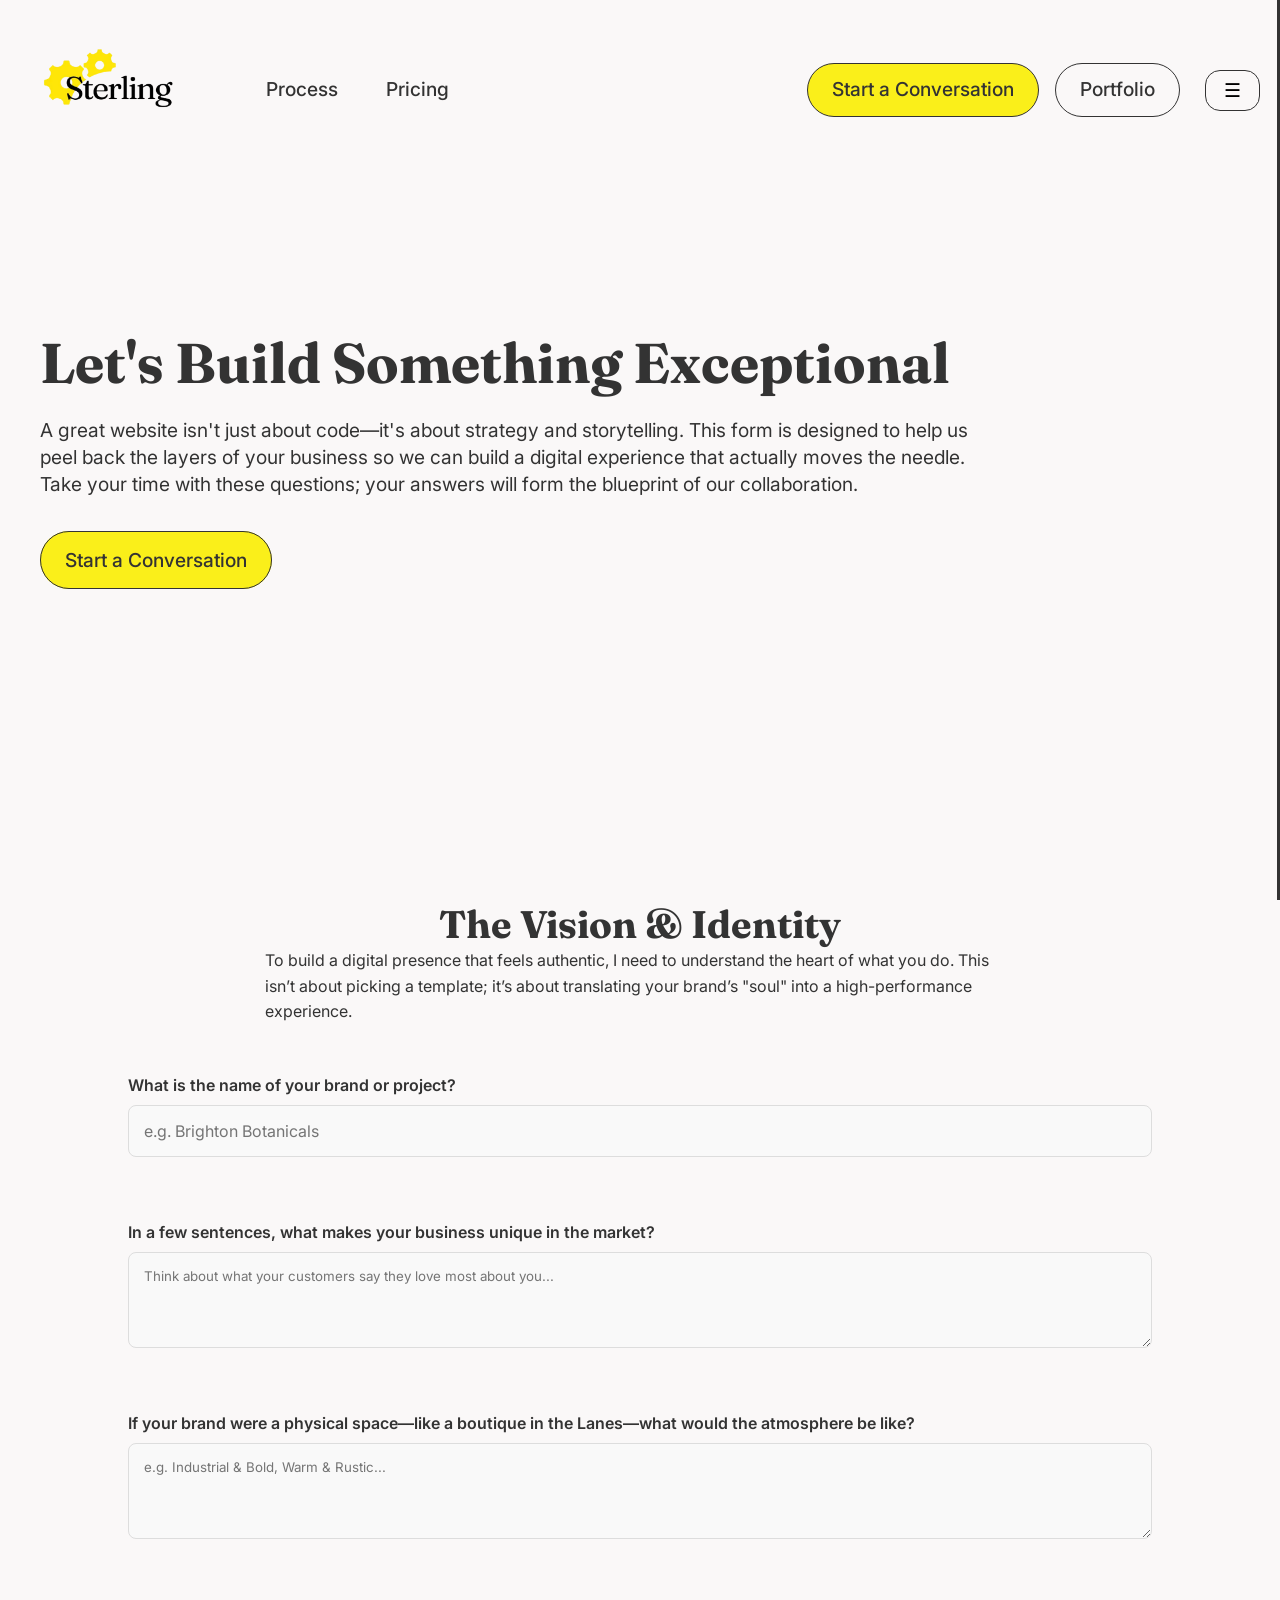
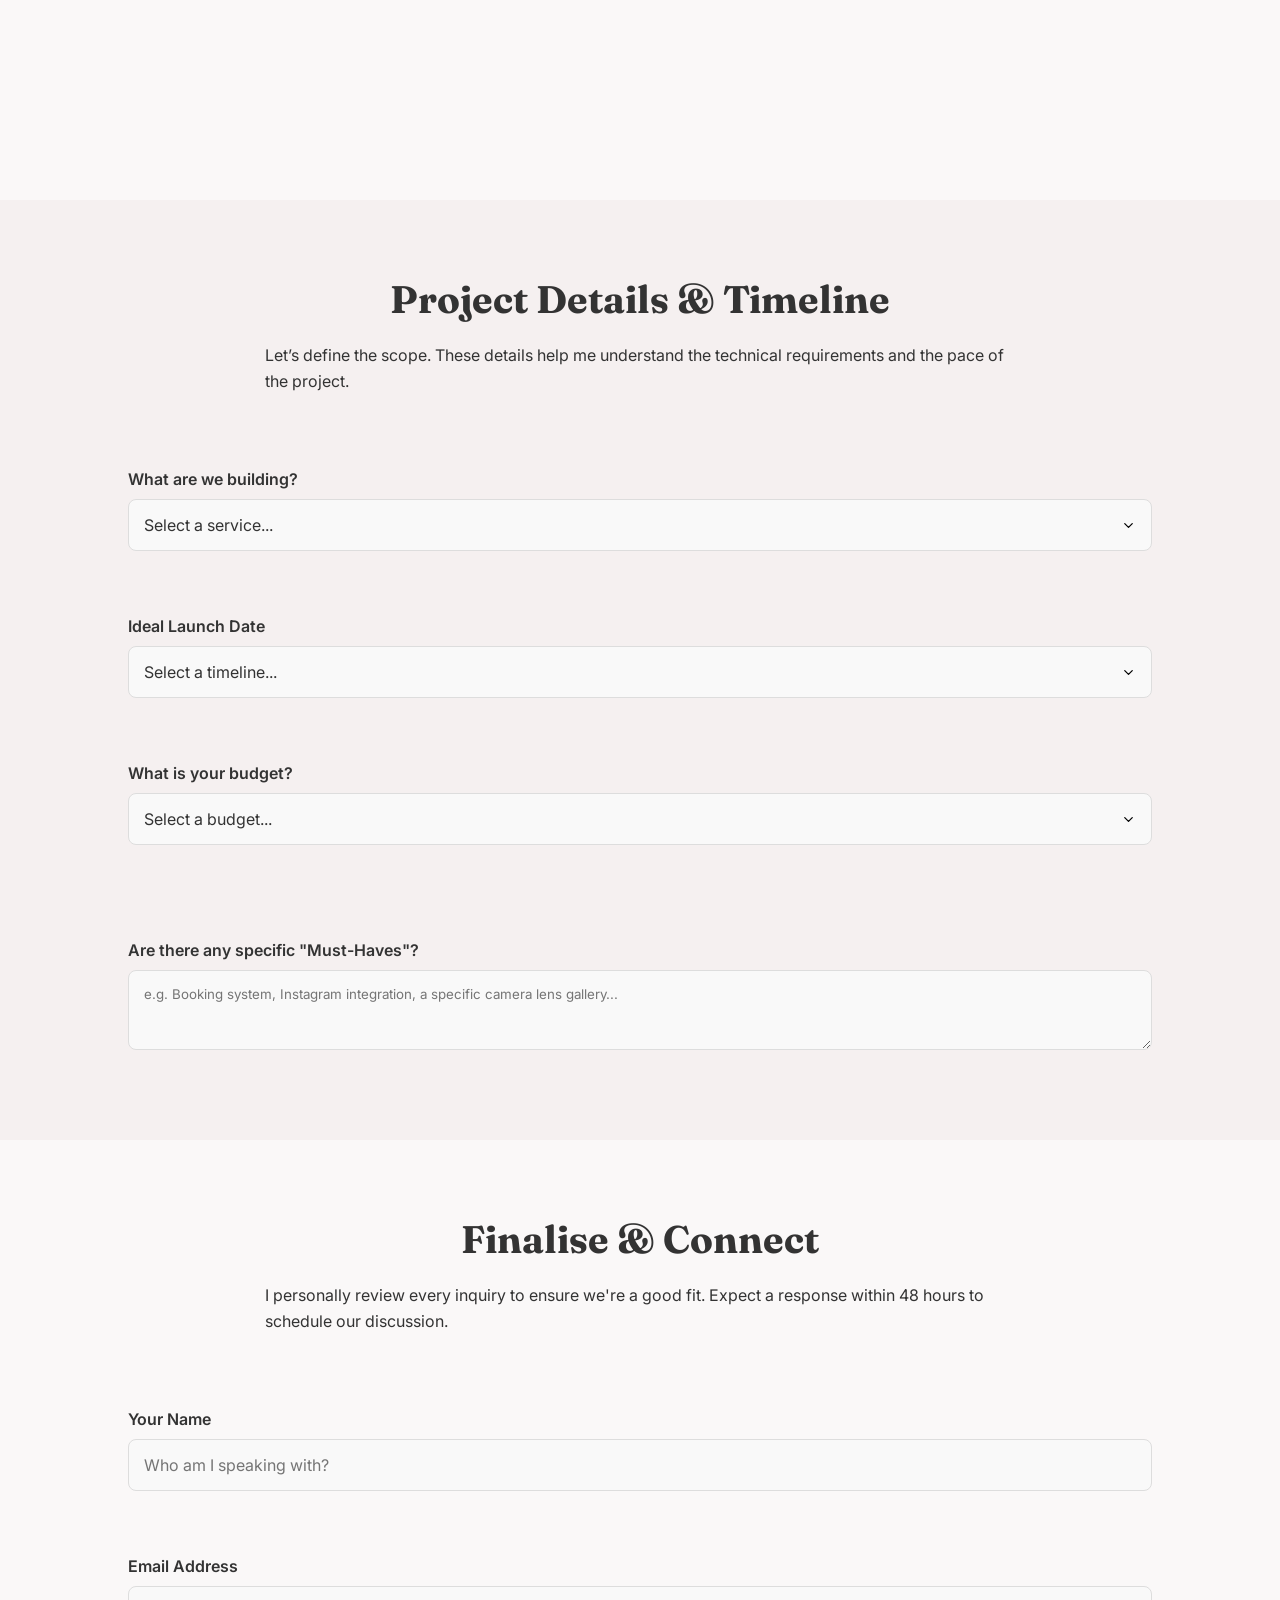
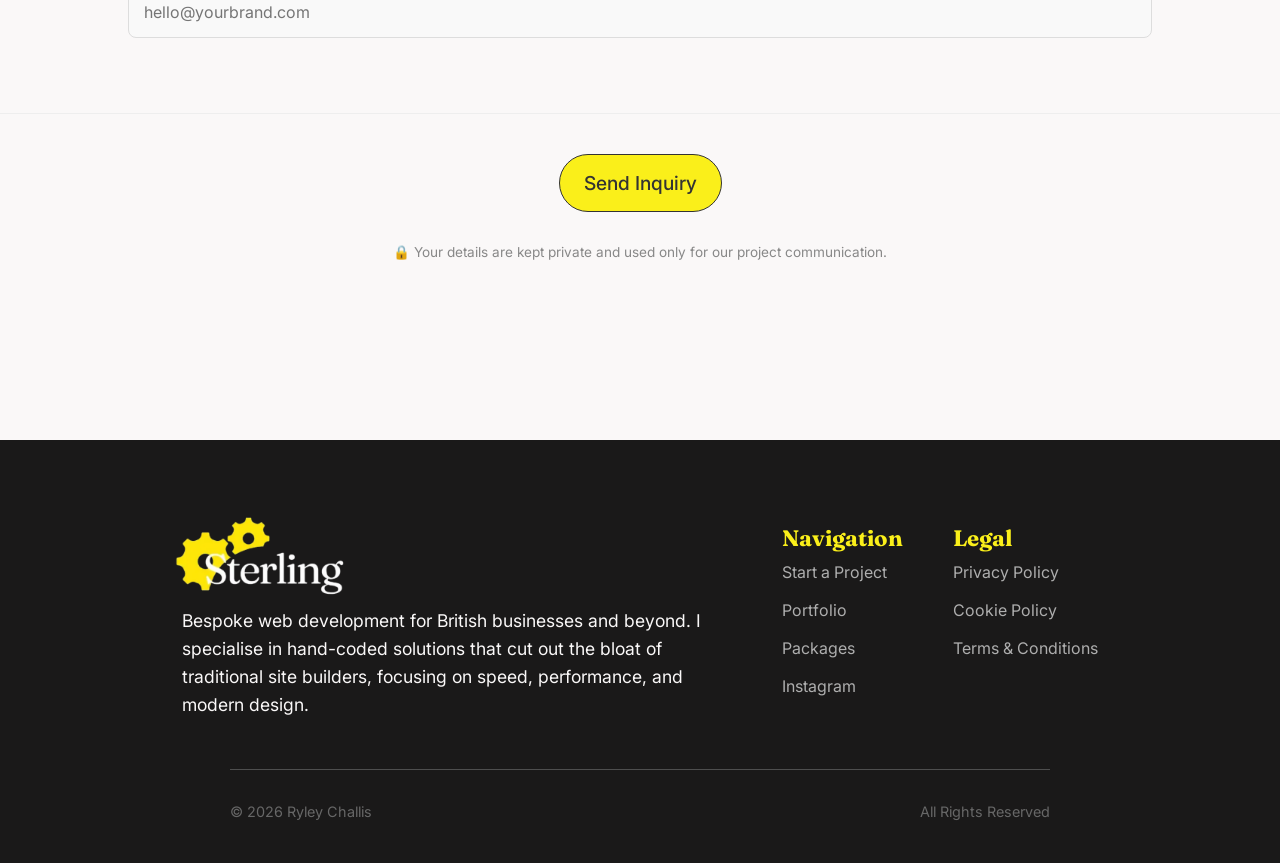
==== booking.html @ 9a14a2bf "Upload files" ====
<!DOCTYPE html>
<html lang="en">
<head>
    <meta charset="UTF-8">
    <meta name="viewport" content="width=device-width, initial-scale=1.0">
    <title>Portfolio | Building Premium Online Experiences for Small British Businesses</title>
    
    <meta name="description" content="Bespoke, hand-coded web development for Sussex businesses. High-performance digital experiences designed to elevate your brand and drive results.">
    <link rel="preconnect" href="https://fonts.googleapis.com">
    <link rel="preconnect" href="https://fonts.gstatic.com" crossorigin>
    <link href="https://fonts.googleapis.com/css2?family=Fraunces:ital,opsz,wght@0,9..144,100..900;1,9..144,100..900&family=Inter:ital,opsz,wght@0,14..32,100..900;1,14..32,100..900&display=swap" rel="stylesheet">
    <link rel="stylesheet" href="https://cdnjs.cloudflare.com/ajax/libs/font-awesome/6.5.1/css/all.min.css">

    <meta property="og:type" content="website">
    <meta property="og:url" content="https://ryleychallis.github.io/Portfolio/">
    <meta property="og:title" content="Ryley Challis | Premium Hand-Coded Web Development">
    <meta property="og:description" content="Bespoke, high-performance websites for Sussex businesses. Focusing on speed, performance, and modern design.">
    <meta property="og:image" content="https://ryleychallis.github.io/Portfolio/css/img/opengraph.webp">

    <meta property="twitter:card" content="summary_large_image">
    <meta property="twitter:url" content="https://ryleychallis.github.io/Portfolio/">
    <meta property="twitter:title" content="Ryley Challis | Premium Hand-Coded Web Development">
    <meta property="twitter:description" content="Bespoke, high-performance websites for Sussex businesses. Focusing on speed, performance, and modern design.">
    <meta property="twitter:image" content="https://ryleychallis.github.io/css/Portfolio/img/opengraph.webp">

    <link rel="icon" type="image/x-icon" href="css/img/favicon.svg">

    <link rel="stylesheet" href="css/portfolio.css">
    <link rel="stylesheet" href="css/nav.css">
    <link rel="stylesheet" href="css/button.css">
    <link rel="stylesheet" href="css/query.css">
</head>
<body>
    <div id="sidebarOverlay" class="overlay" onclick="closeNav()"></div>
    <header>
        <div id="mySidebar" class="sidebar">
        <button class="closebtn" onclick="closeNav()" aria-label="Close Navigation">&times;</button>
        
        <div class="sidebar-links">
            <h3>Navigation</h3>
                <a href="index.html">Home</a>
                <a href="index.htmlindex.html">Pricing</a>
                <div class="dropdown-container">
                    <div class="dropdown-btn">
                        <a class="odd-link" href="portfolio.html" style="text-decoration: none; color: inherit; flex-grow: 1;">Portfolio</a>
                        
                        <span class="arrow-trigger" onclick="toggleDropdown(event)" style="cursor: pointer; padding-left: 15px;">
                            <i class="fa-solid fa-chevron-right dropdown-arrow"></i>
                        </span>
                    </div>

                    <div id="sidebarDropdown" class="dropdown-content">
                        <a href="portfolio.html#tipsy">Tipsy Kisses</a>
                        <a href="portfolio.html">See All Projects</a>
                    </div>
                </div>
                <a href="index.html#about">About</a>
            </div>    
            
        <div class="sidebar-footer">
            <div class="footer-logo">
                <picture>
                    <source srcset="css/img/sterling.webp" type="image/webp">
                    <img src="css/img/sterling.png" alt="Sterling web development logo">
                </picture>
            </div>
                <a class="btn-primary" href="booking.html">Start Project</a>
            </div>
        </div>

        <nav class="navbar">
            <button class="openbtn" onclick="openNav()">&#9776;</button>
            <a class="logo" href="index.html">
                <picture>
                    <source srcset="css/img/sterling.webp" type="image/webp">
                    <img src="css/img/sterling.png" alt="Sterling web development logo">
                </picture>
            </a>
            <div class="nav-links">
                <ul class="nav-links-first">
                    <li><a href="index.html#process">Process</a></li>
                    <li><a href="index.htmlindex.html">Pricing</a></li>
                </ul>
                <ul class="nav-links-second">
                    <li><a href="mailto:ryley.challis@outlook.com?subject=General Inquiry - Let's Work Together" class="btn-primary target="_blank">Start a Conversation</a></li>
                    <li><a class="cta-two desktop-only" href="portfolio.html">Portfolio</a></li>
                </ul>
            </div>
        </nav>
    </header>
    
    <section id="hero">
        <div class="header-content">
            <h1>Let's Build Something Exceptional</h1>
            <p class="desktop-only">A great website isn't just about code—it's about strategy and storytelling. This form is designed to help us peel back the layers of your business so we can build a digital experience that actually moves the needle. Take your time with these questions; your answers will form the blueprint of our collaboration.</p>
            <p class="mobile-only">A great website isn't just about code—it's about strategy and storytelling. This form is designed to help us peel back the layers of your business so we can build a digital experience that actually moves the needle.</p>
            <a href="booking.html" class="btn-primary">Start a Conversation</a>
        </div>
    </section>

    <main class="booking-page">
        <form id="booking-form">
        <section class="vision" id="vision" style="padding-bottom: 75px;">
            <h2 style="margin: 0; padding: 0;">The Vision & Identity</h2>
            <div class="container">
                <p>To build a digital presence that feels authentic, I need to understand the heart of what you do. This isn’t about picking a template; it’s about translating your brand’s "soul" into a high-performance experience.</p>
                
                <div class="field-group">
                    <label for="biz-name">What is the name of your brand or project?</label>
                    <input type="text" id="biz-name" name="name" placeholder="e.g. Brighton Botanicals" required>
                </div>

                <div class="field-group">
                    <label for="pitch">In a few sentences, what makes your business unique in the market?</label>
                    <textarea id="pitch" name="vision_pitch" placeholder="Think about what your customers say they love most about you..." rows="4"></textarea>
                </div>

                <div class="field-group">
                    <label for="vibe">If your brand were a physical space—like a boutique in the Lanes—what would the atmosphere be like?</label>
                    <textarea id="vibe" name="vision_vibe" placeholder="e.g. Industrial & Bold, Warm & Rustic..." rows="4"></textarea>
                </div>
            </div>
        </section>

        <section class="booking-section" id="booking" style="background-color: var(--off-white);">
            <h2 style="margin: 75px 0 0 0; padding: 75px 0 20px 0;">Project Details & Timeline</h2>
            <p class="lead">Let’s define the scope. These details help me understand the technical requirements and the pace of the project.</p>
            <div class="container">
                <div class="field-group">
                <label for="service">What are we building?</label>
                <select id="service" name="service_type" required>
                    <option value="" disabled selected>Select a service...</option>
                    <option value="bespoke-portfolio">Bespoke Portfolio / Showcase</option>
                    <option value="ecommerce">E-Commerce / Digital Shop</option>
                    <option value="brand-refresh">Complete Brand Refresh</option>
                    <option value="other">Something else entirely</option>
                </select>
                </div>
                <div class="field-group">
                <label for="timeline">Ideal Launch Date</label>
                <select id="timeline" name="timeline" required>
                    <option value="" disabled selected>Select a timeline...</option>
                    <option value="asap">As soon as possible (Next 4 weeks)</option>
                    <option value="1-3-months">1-3 Months</option>
                    <option value="planning">Just planning ahead</option>
                </select>
                </div>

                <div class="field-group">
                <label for="budget">What is your budget?</label>
                <select id="budget" name="client_budget" required>
                    <option value="" disabled selected>Select a budget...</option>
                    <option value="450-700">£450-£700</option>
                    <option value="700-1200">£700-£1200</option>
                    <option value="1200+">£1200+</option>
                </select>
                </div>

                <div class="field-group" style="margin-top: 30px;">
                    <label for="must-haves">Are there any specific "Must-Haves"?</label>
                    <textarea id="must-haves" name="technical_needs" placeholder="e.g. Booking system, Instagram integration, a specific camera lens gallery..." rows="3"></textarea>
                </div>
            </div>
        </section>

        <section class="booking-section" id="booking-final">
            <h2 style="margin: 0 !important; padding: 75px 0 20px 0 !important;">Finalise & Connect</h2>
            <p class="lead">I personally review every inquiry to ensure we're a good fit. Expect a response within 48 hours to schedule our discussion.</p>
            
            <div class="container">
                <div class="field-group">
                    <label for="client-name">Your Name</label>
                    <input type="text" id="client-name" name="client_name" placeholder="Who am I speaking with?" required>
                </div>

                <div class="field-group">
                    <label for="client-email">Email Address</label>
                    <input type="email" id="client-email" name="client_email" placeholder="hello@yourbrand.com" required>
                </div>
            </div>

            <div class="hp-container" style="display:none;">
                <label for="honeypot">Leave this field blank</label>
                <input type="text" name="honeypot" id="honeypot" tabindex="-1" autocomplete="off">
            </div>

            <div class="form-footer">
                <button type="submit" class="btn-primary submit-btn" style="display: flex; margin: 0 auto; justify-content: center;">
                    Send Inquiry
                </button>
                <p class="secure-note">🔒 Your details are kept private and used only for our project communication.</p>
            </div>
        </section>
        </form>
    </main>

    <footer class="footer">
        <div class="container">
            <div class="footer-container">
                <div class="intro">
                    <h2>
                        <picture>
                            <source srcset="css/img/sterling-footer.webp" type="image/webp">
                            <img src="css/img/sterling-footer.png" alt="Sterling web development logo">
                        </picture>
                    </h2>
                    <p>Bespoke web development for British businesses and beyond. I specialise in hand-coded solutions that cut out the bloat of traditional site builders, focusing on speed, performance, and modern design.</p>
                </div>
                <div class="footer-links">
                    <div class="footer-col">
                        <h3>Navigation</h3>
                        <ul>
                            <li><a href="booking.html">Start a Project</a></li>
                            <li><a href="portfolio.html">Portfolio</a></li>
                            <li><a href="#packages">Packages</a></li>
                            <li><a href="https://instagram.com/ryley.challis" target="_blank" rel="noopener">Instagram</a></li>
                        </ul>
                    </div>
                    <div class="footer-col">
                        <h3>Legal</h3>
                        <ul>
                            <li><a href="legal.html#privacy">Privacy Policy</a></li>
                            <li><a href="legal.html#cookies">Cookie Policy</a></li>
                            <li><a href="legal.html#terms">Terms & Conditions</a></li>
                        </ul>
                    </div>
                </div>
            </div>
            <div class="footer-bottom">
                <p>&copy; 2026 Ryley Challis</p>
                <p>All Rights Reserved</p>
            </div>
        </div>
    </footer>
    <div id="project-popup" class="popup-overlay">
        <div class="popup-content">
            <button onclick="closePopup()">&times;</button>
            <h3>Success!</h3>
            <p>Ryley will personally review your booking submission and respond within 48 hours.</p>
        </div>
    </div>
    <script src="css/script.js"></script>
</body>
</html>
---- css/portfolio.css ----
html, body {
    margin: 0;
    padding: 0;
    overflow-x: hidden;
}

* {
    box-sizing: border-box;
}

#hero, section {
    min-height: 100vh;
    width: 100%;

    background-color: var(--main-white);
    margin: 0;
    padding: 0;
}

:root {
    --main-yellow: #faef1a;
    --main-white: #faf8f8;
    --off-white: #f5f0f0;
    --text-main: #333;

    --fs-h1: clamp(2.4rem, 6vw, 3.5rem);
    --fs-h2: clamp(2rem, 4vw, 2.4rem);
    --fs-h3: clamp(1.6rem, 4vw, 1.8rem);
    --fs-p: clamp(1rem, 2vw, 1.2rem);

    --ff-header: 'fraunces', serif;
    --ff-body: 'inter', sans-serif;
}

section:nth-child(odd) {
    background-color: var(--main-white);
}
section:nth-child(even) {
    background-color: var(--off-white);
}

h2 {
    font-size: var(--fs-h2);
    font-family: var(--ff-header);
    font-weight: bold;
    color: var(--text-main);
    text-align: center;
    padding: 75px 0;
    margin: 0 auto !important;
}

h3 {
    font-size: var(--fs-h3);
    font-family: var(--ff-header);
    color: var(--text-main);
    margin: 0;
}

p {
    font-size: var(--ff-body);
    font-family: var(--ff-body);
    color: var(--text-main);
    max-width: 750px;
    margin: 0;
    line-height: 1.6;
}

#tipsy .container, #broadway .container, .footer-container, .container {
    display: flex;
    flex-direction: column;
    gap: 50px;
    align-items: center;
    justify-content: center;
    max-width: 80%;
    margin: 0 auto;
}

#hero {
    display: flex;
    flex-direction: column;
    justify-content: center;
    align-items: center;
    padding: 0 40px;
}

#hero .subtitle {
    font-size: var(--fs-p);
    font-family: var(--ff-body);
    color: var(--text-main);
    max-width: 80%;
    text-align: left;
    margin-bottom: 1px;
}

#hero h1 {
    font-size: var(--fs-h1);
    font-family: var(--ff-header);
    font-weight: bold;
    color: var(--text-main);
    max-width: clamp(0, 90vw, 90%);
    margin: 0;
}

#hero p {
    font-size: var(--fs-p);
    font-family: var(--ff-body);
    color: var(--text-main);
    max-width: 80%;
    text-align: left;
    margin-top: 20px;
    margin-bottom: 50px;
    line-height: 1.4;
}

#hero .mobile-only {
    display: none;
}

#gallery {
    padding-bottom: 75px;
    background-color: var(--off-white);
}

#gallery h2 {
    padding-bottom: 0;
}

#gallery p {
    text-align: center;
    padding-bottom: 75px;
    max-width: 950px;
    margin: 30px auto 0 auto;
}

#gallery p.mobile-only {
    display: none;
}

.gallery-container {
    display: grid !important;
    grid-template-columns: repeat(2, 1fr) !important;
    gap: 50px;
    justify-content: center;
    max-width: 50%;
    margin: 0 auto !important;
}

.gallery-container .gallery-item {
    max-width: 550px;
    width: 100%;
    min-height: auto;
    aspect-ratio: 16 / 9;
    border-radius: 7px;
    box-shadow: 0 10px 30px rgba(0, 0, 0, 0.1);
    text-decoration: none;
    transition: all 0.3s ease;
    position: relative;
    display: block;
    line-height: 0;
}

.gallery-item img {
    display: block;
    width: 550px !important;
    height: 100% !important;
    border-radius: 7px;
    object-fit: cover;
    position: relative;
    z-index: 1;
}

.gallery-item:nth-child(odd):last-child {
    grid-column: 1 / -1;
    justify-self: center;
    width: 100%;
}

.gallery-item:nth-child(even):last-child {
    grid-column: auto;
    justify-self: start;
}

.gallery-item .soon {
    display: flex;
    flex-direction: column;
    justify-content: center;
    align-items: center;
    height: 100%;
    width: 100%;

    border-radius: 7px;
    background-color: var(--main-white);
    font-size: 1.4rem;
    font-family: var(--ff-header);
}

.overlay {
    position: absolute !important;
    top: 0;
    left: 0;
    width: 100% !important;
    height: 100% !important;
    background-color: rgba(0, 0, 0, 0.8);
    border-radius: 7px;
    
    display: flex !important;
    align-items: center;
    justify-content: center;
    
    opacity: 0;
    transition: opacity 0.3s ease;
    pointer-events: none;
    z-index: 10;
}

.gallery-item:hover .overlay {
    opacity: 1 !important;
    visibility: visible !important;
}

.overlay h3 {
    color: var(--main-white);
}

#tipsy, #broadway {
    padding-bottom: 75px !important;
}

.project-image {
    display: flex;
    justify-content: center;
    margin: 0 auto;
}

.project-image img {
    max-width: 850px;
    height: auto;
    border-radius: 7px;
    box-shadow: 0 10px 30px rgba(0, 0, 0, 0.2);
}

.project-info {
    display: flex;
    flex-direction: column;
    gap: 30px;
}

#final {
    display: flex;
    flex-direction: column;
    justify-content: center;
}

#final .btn-primary {
    max-width: fit-content;
    margin: 0 auto;
}

.lead {
    text-align: left;
    margin: 0 auto;
    padding-top: 0;
    padding-bottom: 75px;
}

#booking {
    padding-bottom: 75px;
}

#booking .container {
    display: flex;
    justify-content: flex-start;
    align-items: flex-start;
}

.field-group {
    margin-bottom: 15px;
    width: 100%;
    display: flex;
    flex-direction: column;
    justify-content: flex-start;
    align-items: flex-start;
    text-align: left;
}

label {
    display: block;
    font-family: var(--ff-body);
    font-weight: 600;
    margin-bottom: 10px;
    color: #333;
}

textarea {
    width: 100%;
    padding: 15px;
    border: 1px solid #ddd;
    border-radius: 8px;
    background-color: #f9f9f9;
    font-family: var(--ff-body);
    resize: vertical;
    display: block;
}

select {
    width: 100%;
    margin: 0;
    padding: 15px;
    border: 1px solid #ddd;
    border-radius: 8px;
    background-color: #f9f9f9;
    font-family: var(--ff-body);
    font-size: 1rem;
    color: #333;

    appearance: none;
    background-image: url('data:image/svg+xml;charset=US-ASCII,<svg xmlns="http://www.w3.org/2000/svg" width="15" height="15" viewBox="0 0 24 24" fill="none" stroke="black" stroke-width="2" stroke-linecap="round" stroke-linejoin="round"><path d="M6 9l6 6 6-6"/></svg>');
    background-repeat: no-repeat;
    background-position: right 15px center;
    cursor: pointer;
    transition: all 0.3s ease;
}

select:focus {
    border-color: var(--main-yellow);
    background-color: #fff;
    outline: none;
    box-shadow: 0 4px 12px rgba(0,0,0,0.05);
}

.checkbox-group {
    display: flex;
    align-items: center;
    margin-bottom: 15px;
    font-family: var(--ff-body);
    font-size: 0.95rem;
}

.checkbox-group input[type="checkbox"] {
    margin-right: 12px;
    accent-color: var(--main-yellow);
    transform: scale(1.2);
}

#booking-final {
    margin: 0;
    padding: 0;
}

.form-footer {
    margin-top: 60px;
    padding-top: 40px;
    border-top: 1px solid #eee;
    text-align: left;
}

.secure-note {
    font-family: var(--ff-body);
    font-size: 0.85rem;
    color: #888;
    text-align: center;
    margin: 30px auto 0 auto;
    padding-bottom: 75px;
}

input[type="text"],
input[type="email"] {
    width: 100%;
    padding: 15px;
    border: 1px solid #ddd;
    border-radius: 8px;
    background-color: #f9f9f9;
    font-family: var(--ff-body);
    font-size: 1rem;
}

input:focus {
    outline: none;
    border-color: #f1f10e;
    background-color: #fff;
}

.popup-overlay {
    position: fixed;
    top: 0;
    left: 0;
    width: 100%;
    height: 100%;
    background: rgba(0, 0, 0, 0.8);
    display: flex;
    justify-content: center;
    align-items: center;
    z-index: 9999;
    
    opacity: 0;
    visibility: hidden;
    pointer-events: none; 
    transition: opacity 0.4s ease, visibility 0.4s;
}

.popup-overlay.active {
    opacity: 1;
    visibility: visible;
    pointer-events: auto;
}

.popup-content {
    background: white;
    padding: 40px;
    border-radius: 15px;
    transform: translateY(20px) scale(0.95); 
    transition: transform 0.4s cubic-bezier(0.165, 0.84, 0.44, 1);
}

.popup-overlay.active .popup-content {
    transform: translateY(0) scale(1);
}

.popup-content button {
    background-color: var(--main-yellow);
    box-shadow: 5px 10px 20px rgba(0,0,0,0.1);
    border-radius: 50px;
    border: none;
    font-size: 24px;
    padding: 8px 16px;
    transition: all 0.3s ease;
    cursor: pointer;
}

.popup-content button:hover {
    transform: scale(1.15) rotate(-32deg);
    filter: brightness(90%);
}

.popup-content h3 {
    font-size: 2.4rem;
    margin-bottom: 15px;
    color: var(--text-main);
    font-weight: 700;
}

.popup-content p {
    font-size: 1rem;
    font-family: var(--ff-body);
}

footer {
    min-height: 400px;
    background-color: #1a1919;
    padding: 60px 0 10px 0;
}

footer .container {
    display: flex;
    flex-direction: column;
    justify-content: center;
    align-items: center;
}

footer .intro {
    display: flex;
    flex-direction: column;

    max-width: 550px;
    gap: 10px;
    margin-top: -75px;
}

footer .intro h2 {
    padding-bottom: 0;
    display: flex;
    margin-right: auto;
    width: 100%;
}

footer .intro h2 img {
    max-width: 260px;
    margin-left: -50px;
}

footer .intro p {
    font-size: clamp(0.9rem, 2vw, 1.1rem);
    font-family: var(--ff-body);
    color: var(--main-white);
    margin: -50px 0 0 0;
    padding: 0;
}

footer .footer-container {
    display: flex;
    flex-direction: row;
    align-items: center;
    justify-content: center;
    max-width: 90% !important;
}

.footer-container .footer-links {
    display: flex;
    flex-direction: row;
    gap: 50px;
}

.footer-links .footer-col {
    display: flex;
    flex-direction: column;
    margin: 0;
}

.footer-col h3 {
    font-size: clamp(1.2rem, 2vw, 1.4rem) !important;
    font-family: var(--ff-header);
    color: var(--main-yellow);

    margin: 0 0 10px 0;
    padding: 0;
}

.footer-col ul {
    display: flex;
    flex-direction: column;

    gap: 18px;
    margin: 0;
    padding: 0;
    list-style: none;
}

.footer-col ul li a {
    font-size: clamp(0.9rem, 4vw, 1rem);
    font-family: var(--ff-body);
    color: #aeaeae;

    margin: 0;
    transition: all 0.3s ease;
    text-decoration: none;
    white-space: nowrap;
}

.footer-col ul li a:hover {
    color: var(--main-white);
}

footer .footer-bottom {
    margin: 0;
    padding: 30px 0;
    width: 80%;
    display: flex !important;
    justify-content: space-between !important;
    align-items: center;

    border-top: 1px solid #4e4e4e;
}

.footer-bottom p {
    font-size: 0.9rem;
    font-family: var(--ff-body);
    color: #676767;
}
---- css/nav.css ----
nav {
    position: absolute;
    background-color: transparent;
    min-height: 14vh;
    height: 20vh;

    padding: 20px 40px 20px 10px;
    margin: 0 auto;
    justify-content: center !important;

    display: flex;
    align-items: center !important;
    box-sizing: border-box;
    width: 100%;

    z-index: 9999;
}

nav .logo img {
    max-width: 200px;
    margin: 0;
    padding: 0;
}

.nav-links {
    display: flex;
    flex-direction: row;
    justify-content: space-between;
    align-items: center !important;
    width: 100%;
    margin: 0;
}

.nav-links li {
    list-style: none;
}

.nav-links a {
    text-decoration: none;
    color: var(--text-main);
    font-weight: 500;

    font-size: var(--fs-p);
    font-family: var(--ff-body);
    padding: 14px 16px;
    border-radius: 50px;

    position: relative;
    transition: all 0.3s ease;
    line-height: 1 !important;
    display: flex;
    align-items: center !important;
}

.nav-links a:hover {
    background-color: #e6e6e6;
}

.nav-links a.active {
    background-color: #e6e6e6;
}

.nav-links-first {
    display: flex;
    gap: 1rem;
    margin: 0;
}

.nav-links-second {
    display: flex;
    gap: 1rem;
    margin-left: auto;
    margin-right: 60px;
    align-items: center;
}

.openbtn:hover {
    box-shadow: 0 5px 0 0 var(--text-main);
}

#mySidebar {
    display: flex !important;
    flex-direction: column !important;
    justify-content: space-between !important;

    height: 100% !important;
    width: 0;
    position: fixed;
    z-index: 10000;
    top: 0;
    right: 0;
    background-color: var(--main-white);
    border-left: 3px solid var(--text-main);
    overflow: hidden;
    transition: all 0.6s;
    padding: 60px 0 30px 0;
}

.sidebar-links {
    display: flex;
    flex-direction: column;
    flex-grow: 1 !important;
    justify-content: flex-start !important;
    align-items: flex-start;

    padding: 0 20px 0 32px;
    margin: 0;

    overflow: hidden;
    z-index: 1000;
    max-width: 90% !important;
}

.sidebar-links a:nth-child(5) {
    margin-bottom: 75px;
}

.sidebar-links h3 {
    color: #888;
    padding: 20px 8px 0 0;
    margin: 0;
    font-family: var(--ff-body);
    font-size: var(--fs-p);
    letter-spacing: 2px;
}

.sidebar a {
    font-family: var(--ff-header);
    font-size: var(--fs-h4);
    font-weight: 500;

    color: var(--text-main);
    text-decoration: none;
    padding: 16px 0 !important;
    text-align: left; 
    
    width: 100%;
    display: block;
    transition: all 0.3s ease;
    border-radius: 7px;
}

.sidebar .dropdown-btn {
    font-family: var(--ff-header);
    font-size: var(--fs-h4);
    font-weight: 500;
    width: 100%;
    color: var(--text-main);
    text-decoration: none;
    
    padding: 16px 20px; 
    
    display: flex;
    justify-content: flex-start;
    align-items: center;
    
    gap: 12px; 
    
    border-radius: 7px;
    transition: all 0.3s ease;
    box-sizing: border-box; /* Crucial to keep width at 100% with padding */
}

.dropdown-btn:hover {
    background-color: #efefef;
}

.sidebar a:hover {
    background-color: #efefef;
    
}

.sidebar .odd-link {
    padding: 0;
    text-decoration: none;
    color: inherit;
}

.sidebar span i {
    border-radius: 7px;
    margin: 0;
    padding: 0;
    transition: all 0.3s ease;
    background-color: transparent;
}

.sidebar .closebtn {
    display: flex;
    padding: 12px 20px !important;
    cursor: pointer;
    border: none;
    background: transparent;

    font-size: var(--fs-h3);

    margin-left: auto !important;
    margin-bottom: auto;
    margin-right: 20px;
    width: fit-content !important;
}

.openbtn {
    font-size: var(--fs-p);
    cursor: pointer;

    background-color: var(--main-white);
    border: 1.8px solid var(--text-main);
    padding: 8px 18px;
    margin: 0 !important;
    position: fixed;
    right: 20px;
    z-index: 1000;
    border-radius: 15px;

    transition: all 0.3s ease;
    display: inline-flex !important;
    align-items: center !important;
}

.openbtn:hover {
    background-color: #efefef;
}

.sidebar-footer {
    display: flex;
    flex-direction: column;
    flex-shrink: 0 !important;
    padding: 20px 40px 0;

    justify-content: center;
    margin: 0 auto;
    gap: 15px;
    width: 100% !important;
}

.footer-logo {
    display: flex;
    margin: 0 auto;
    justify-content: center;
    width: 100%;
}

.footer-logo img {
    display: block;
    max-width: 200px;
    margin: 0 auto;
    padding: 0;
}

.sidebar-footer p {
    font-family: var(--ff-header);
    font-size: var(--fs-p);
    color: #666;
    margin: 0;
    white-space: nowrap;
}

#sidebarOverlay {
    position: fixed;
    opacity: 0;
    width: 100vw;
    height: 100vh;
    top: 0;
    left: 0;
    right: 0;
    bottom: 0;
    background-color: rgba(0,0,0,0.7);
    pointer-events: none;
    z-index: 10000;
    border-radius: 0 !important;
}

.dropdown-btn {
    padding: 0 !important;
    text-decoration: none;
    font-size: 1.1rem;
    color: var(--text-main);
    display: flex;
    align-items: center !important;
    justify-content: space-between !important;
    width: 100%;

    border: none;
    background: none;
    width: fit-content;
    text-align: left;
    cursor: pointer;
    font-family: var(--ff-body);
    transition: 0.3s;
}

.sidebar .arrow-trigger {
    display: inline-flex;
    align-items: center;
    cursor: pointer;
}

.arrow-trigger i {
    transition: transform 0.3s ease;
}

.dropdown-content {
    max-height: 0;
    overflow: hidden;
    opacity: 0;
    visibility: hidden;
    transition: max-height 0.4s ease, opacity 0.3s ease, visibility 0.3s;
    
    padding-left: 32px;
}

.dropdown-content a {
    font-family: var(--ff-body) !important;
    font-size: 1.1rem !important;
    font-style: italic;
    font-weight: 400 !important;
    color: #666 !important;
    padding: 12px !important;
    margin-bottom: 5px !important;
    transition: all 0.3s ease;
}

.dropdown-content a:hover {
    background-color: #efefef !important;
    transform: translateX(5px);
}

.dropdown-content a:last-child {
    font-style: normal;
    font-weight: 600 !important;
    margin-top: 10px;
}

.dropdown-content.show {
    max-height: 300px;
    opacity: 1;
    visibility: visible;
    padding-bottom: 20px;
}

.sidebar .btn-primary {
    width: 100%;
    display: flex;
    margin: 0 auto;
    justify-content: center;
    border-radius: 50px;
    font-size: 22px;
    font-family: var(--ff-body);
}
---- css/button.css ----
.btn-primary {
    background-color: var(--main-yellow);
    color: var(--text-main);
    padding: 16px 24px !important;

    border: 1.8px solid var(--text-main);
    border-radius: 50px;
    text-decoration: none;

    font-size: var(--fs-p);
    font-family: var(--ff-body);
    font-weight: 500;

    transition: all 0.2s ease;
    cursor: pointer;
    white-space: nowrap !important;
    text-align: center;
}

nav .btn-primary:hover {
    background-color: var(--main-yellow);
    box-shadow: 0 5px 0 0 var(--text-main);
}

.btn-primary:hover {
    filter: brightness(90%);
}

.package-actions .btn-primary {
    width: 100%;
}

.package-card .btn-primary {
    display: inline-block;
    margin-top: auto;
    transition: all 0.3s ease;
    cursor: pointer;
}

.package-card .btn-primary:hover {
    filter: brightness(90%);
}

#packages .learn-more-btn {
    width: fit-content;
    margin: 0 auto;
}

#about .btn-primary {
    margin: 75px 0;
}

.nav-links-second .cta-two {
    position: relative;
    overflow: hidden;
    align-items: flex-start;
  
    background-color: var(--main-white);
    color: var(--text-main);
    
    padding: 16px 24px !important;
    border: 1.8px solid var(--text-main);
    border-radius: 50px;
    font-size: var(--fs-p);
    
    text-decoration: none;
    font-weight: 500;
    transition: all 0.3s ease;
    margin: 0 !important;
}

.nav-links-second .cta-two:hover {
    box-shadow: 0 5px 0 0 var(--text-main);
    filter: brightness(95%) !important;
}

.btn-secondary {
    background: transparent;
    color: var(--text-main);
    font-size: var(--fs-p);
    font-family: var(--ff-body);

    text-decoration: none;
    transition: all 0.3s ease;
    white-space: nowrap;
}

.btn-secondary i {
    margin-left: 10px;
}
---- css/query.css ----
@media (max-width: 1323px) {
    .package-container {
        display: grid;
        grid-template-columns: repeat(2, 1fr);
        max-width: 90% !important;
    }
    .package-card:last-child {
        grid-column: 1 / -1;
        justify-self: center;
    }
    .package-card:nth-child(2) {
        transform: none;
    }
    #gallery .gallery-container {
        display: grid;
        grid-template-columns: 1fr !important;
        justify-items: center !important;
        align-items: center !important;
        width: 100% !important;
        height: auto !important;
        padding-top: 50px !important;
        margin: 0 auto !important;
        gap: 75px;
    }
    .gallery-item {
        scale: 1.15;
    }
}

@media (max-width: 1078px) {
    .nav-links-first {
        display: none;
    }
    .package-container {
        display: grid;
        grid-template-columns: repeat(2, 1fr);
        max-width: 90% !important;
        gap: 20px !important;
    }
    .package-card:nth-child(2):hover {
    transform: scale(1) translateY(-10px) !important;
}
    .package-card .btn-primary {
        width: 100%;
        margin-top: auto;
    }
    #about div.about-container {
        display: flex !important;
        flex-direction: column !important;
    }
    .about-image img {
        max-height: 480px !important;
        aspect-ratio: 16 / 9;
        object-fit: cover;
    }
    #gallery .gallery-container {
        display: flex !important;
        flex-direction: column !important;
        width: 100% !important;
        max-width: 100% !important;
        padding: 0 !important;
        margin: 0 auto !important;
    }
    .gallery-item img {
        width: 950px !important; 
        
        max-width: 100% !important; 
        
        height: auto !important;
        display: block !important;
        margin: 0 auto !important;
    }
    .project-image {
        display: flex;
        justify-content: center;
        margin: 0 auto;
    }
    .project-image img {
        max-width: 100% !important;
        width: auto;
        height: auto;
        display: block;
        margin: 0 auto;
    }
}

@media (max-width: 992px) {
    #gallery .container {
        max-width: 80% !important;
    }
    #gallery p.lead {
        max-width: 100% !important;
    }
}

@media (max-width: 994px) {
    .summary-item {
        max-width: 200px;
    }
}

@media (max-width: 879px) {
    .dashboard #final {
        padding-bottom: 75px;
    }
    .dashboard #final .final-links {
        display: grid;
        grid-template-columns: repeat(2, 1fr);
    }
    .dashboard .final-links .final-card:last-child {
        grid-column: 1 / -1;
        justify-self: center;
    }
    .quote-second {
        align-items: center;
    }
    .quote-second .quote-group:first-child {
        display: flex;
        flex-direction: column !important;
        align-items: flex-start;
    }
    .quote-second .quote-group:nth-child(2) {
        display: flex;
        flex-direction: column !important;
        align-items: flex-start;
    }
    .popup-content .quote-group:not(:first-child) h4 {
        max-width: 90%;
    }
    .quote-second {
        display: grid;
        grid-template-columns: repeat(2, 1fr);
        gap: 50px;
    }
    .quote-second .quote-group {
        width: 100% !important;
    }
    .quote-second .quote-group select {
        width: 100% !important;
    }
}

@media (max-width: 816px) {
    nav .nav-links-second .cta-two {
        display: none;
    }
}

@media (max-width: 768px) {
    .nav-links-second {
        gap: 10px !important;
    }
    .openbtn {
        padding: 6px 12px;
    }
    .package-container {
        display: flex !important;
        flex-direction: column !important;
    }
    .package-card {
        max-width: 100% !important;
    }
    .faq-section div.faq-card .faq-question {
        max-width: none;
    }
    .faq-question::after {
        margin-left: 50px;
    }
    .popup-content .btn-primary {
        padding: 16px 28px;
    }
    #gallery .gallery-item {
        width: 500px !important; 
    }
    footer.footer .container .footer-container {
        max-width: none !important;
        display: flex !important;
        flex-direction: column !important;
    }
    #summary {
        padding-bottom: 50px;
    }
    .dashboard .summary-row {
        display: grid;
        grid-template-columns: repeat(2, 1fr) !important;
        gap: 50px 0;
        margin: 0 auto;
        justify-content: center;
    }
    .summary-item:last-child {
        grid-column: 1 / -1;
        justify-self: center;
    }
    .dashboard ul {
        gap: 75px;
    }
    .dashboard li {
        flex-direction: column !important;
    }
    .dashboard .goals {
        display: flex;
        flex-direction: column;
        margin: 75px auto 0 auto;
        gap: 50px;
    }
}

@media (max-width: 710px) {
    html body h2 {
        max-width: 550px !important;
        margin: 0 auto !important;
    }
    .package-card h3 span {
        display: none;
    }
    .desktop-only {
        display: none;
    }
    .mobile-only {
        display: flex !important;
    }
    #gallery .mobile-only {
        margin-bottom: 75px;
    }
    #packages ul li:first-child {
        display: none;
    }
    .faq-answer {
        max-width: 95% !important;
    }
    #gallery .gallery-item {
        width: 450px !important; 
    }
    .footer-bottom {
        display: flex !important;
        flex-direction: column !important;
        justify-content: center;
        gap: 5px;
        padding-bottom: 40px;
    }
    .footer-bottom p {
        margin-bottom: 0;
    }
}

@media (max-width: 572px) {
    nav .nav-links-second .btn-primary {
        display: none;
    }
    .dashboard .final-links {
        grid-template-columns: 1fr !important;
    }
}

@media (max-width: 526px) {
    #hero {
        padding-bottom: 75px;
    }
    .openbtn {
        padding: 8px 12px !important;
        font-size: 20px;
    }

    .desktop-only {
        display: none;
    }
    #about .about-image {
        max-width: 80% !important;
        display: flex;
        margin: 0 auto;
        justify-content: center;
    }
    html body main #about .about-container .about-image img {
        max-height: 200px !important;
        aspect-ratio: 16 / 9;
        object-fit: cover;
    }
    footer.footer .intro {
        max-width: 80%;
    }
    footer.footer .container .footer-container .footer-links {
        display: flex;
    }
    .sidebar {
        max-width: 80% !important;
    }
    #gallery .gallery-item {
        width: 350px !important; 
    }
    .summary-row {
        display: flex !important;
        flex-direction: column !important;
    }
    .summary-item i:hover {
        transform: none;
    }
    .summary-item i:active {
        transform: scale(1.15) rotate(-30deg);
    }
    .more-text {
        display: none;
    }
    .read-more-label {
        display: block;
        color: #000;
        text-decoration: underline;
        font-weight: bold;
        cursor: pointer;
        margin-top: 5px;
    }
    .read-more-label::before {
        content: "Read more...";
    }
    #read-more-check:checked ~ .subtitle .more-text {
        display: inline;
    }
    #read-more-check:checked ~ .read-more-label::before {
        content: "Read less";
    }
    #read-more-check {
        display: none;
    }
    .dashboard ul li b {
        white-space: normal;
    }
}

@media (max-width: 451px) {
    .nav-links-second {
        display: none;
    }
    #gallery .gallery-item {
        width: 300px !important; 
    }
    html body footer.footer .container .footer-container .footer-links {
        display: flex !important;
        flex-direction: column !important;
        justify-content: center;
        text-align: center;
        gap: 75px;
    }
}

@media (max-width: 399px) {
    .package-container .package-card:last-child {
        padding-bottom: 20px !important;
    }
}

@media (hover: hover) {
    .about-image img:hover {
        transform: scale(1.05);
    }
    .about-image img:active {
        transform: scale(1.05);
    }
    .faq-card:hover {
        background-color: #efefef;
    }
    .faq-card:active {
        background-color: #efefef;
    }
    .footer-col ul li a:hover {
        color: var(--main-white);
    }
    .footer-col ul li a:active {
        color: var(--main-white);
    }
}
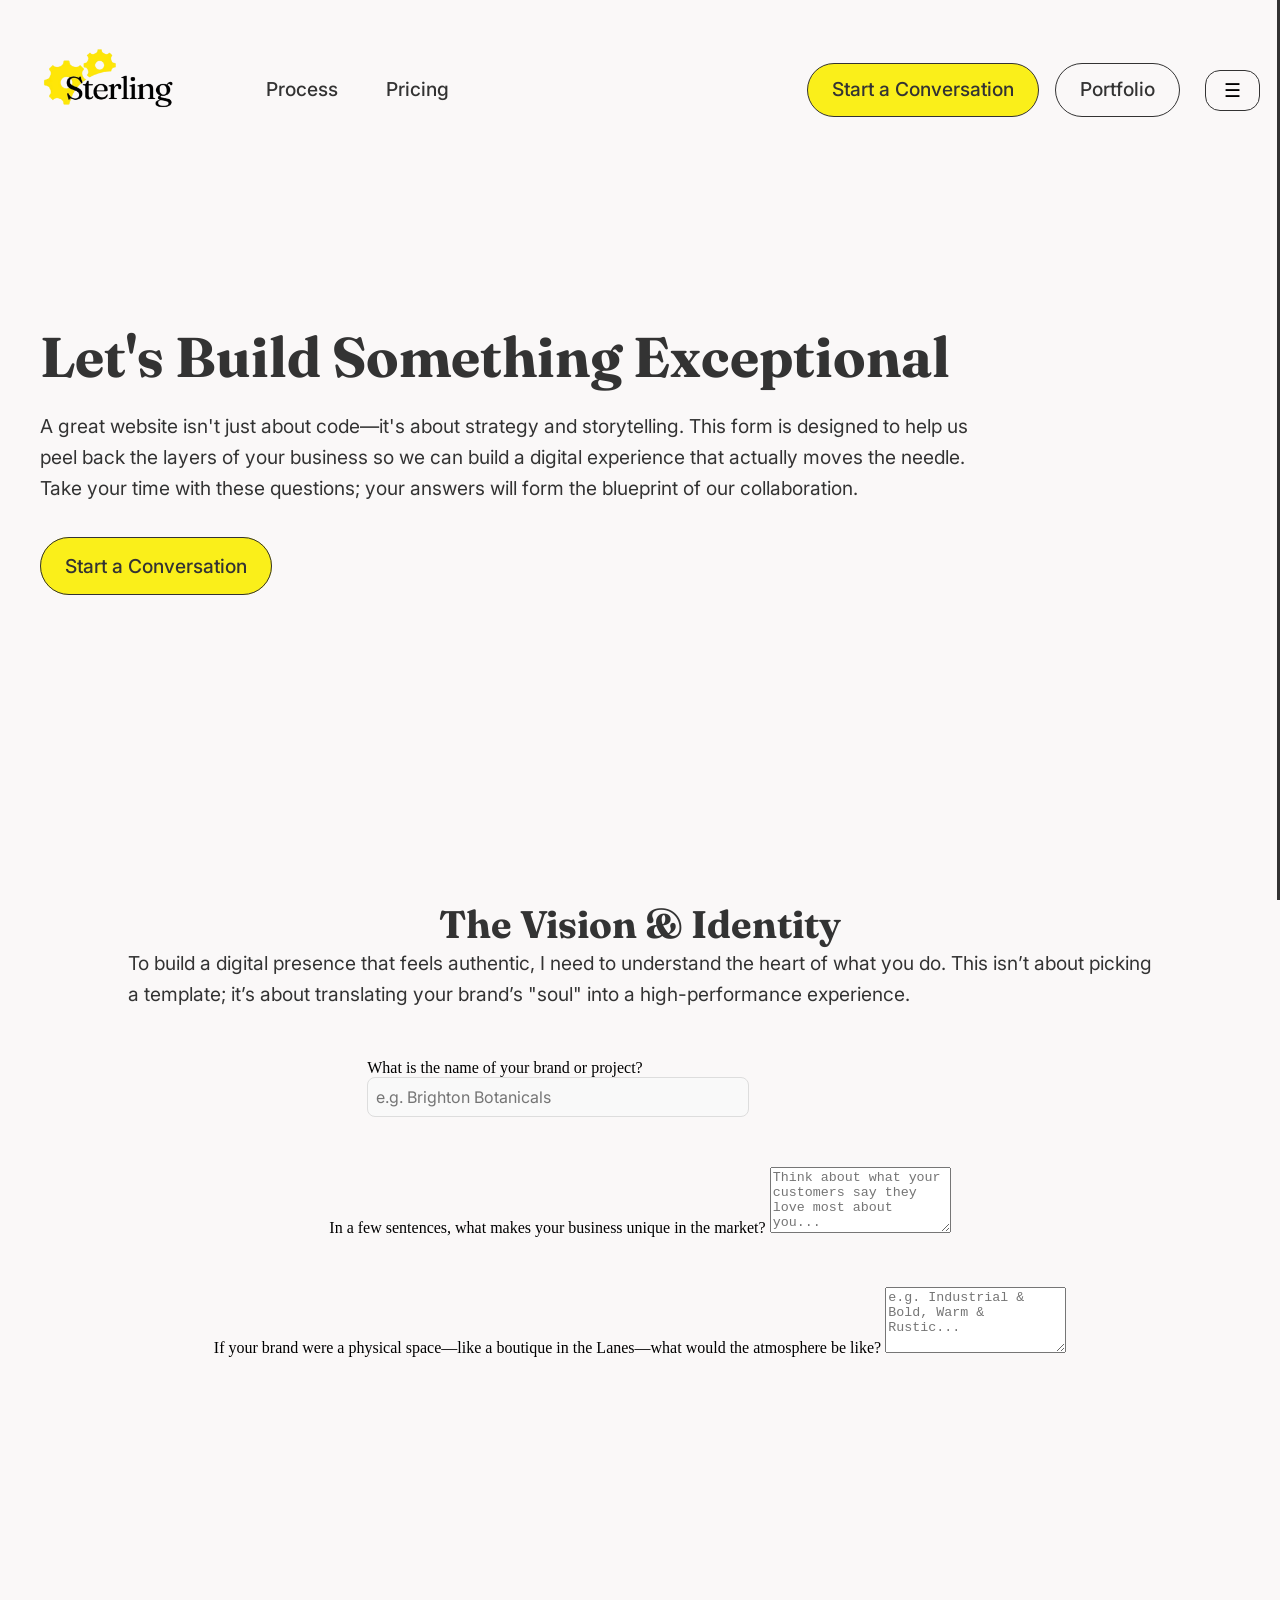
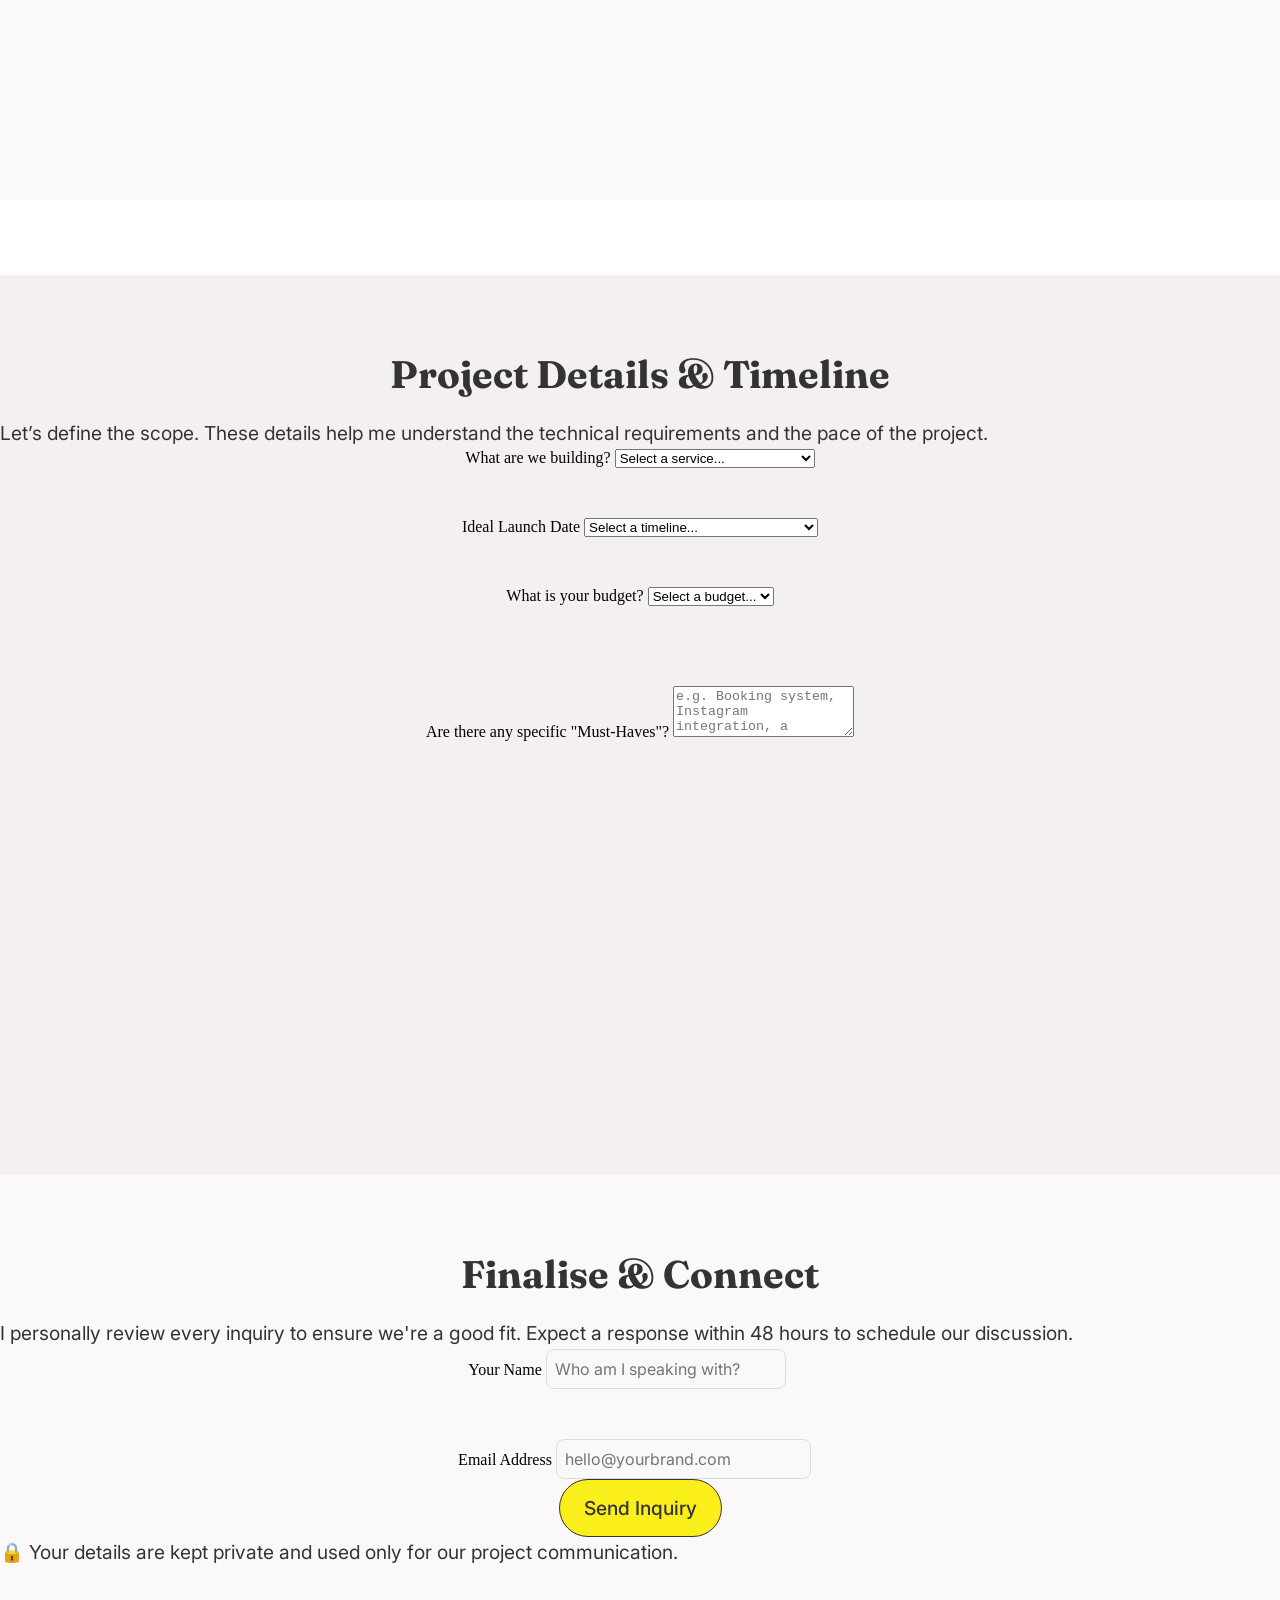
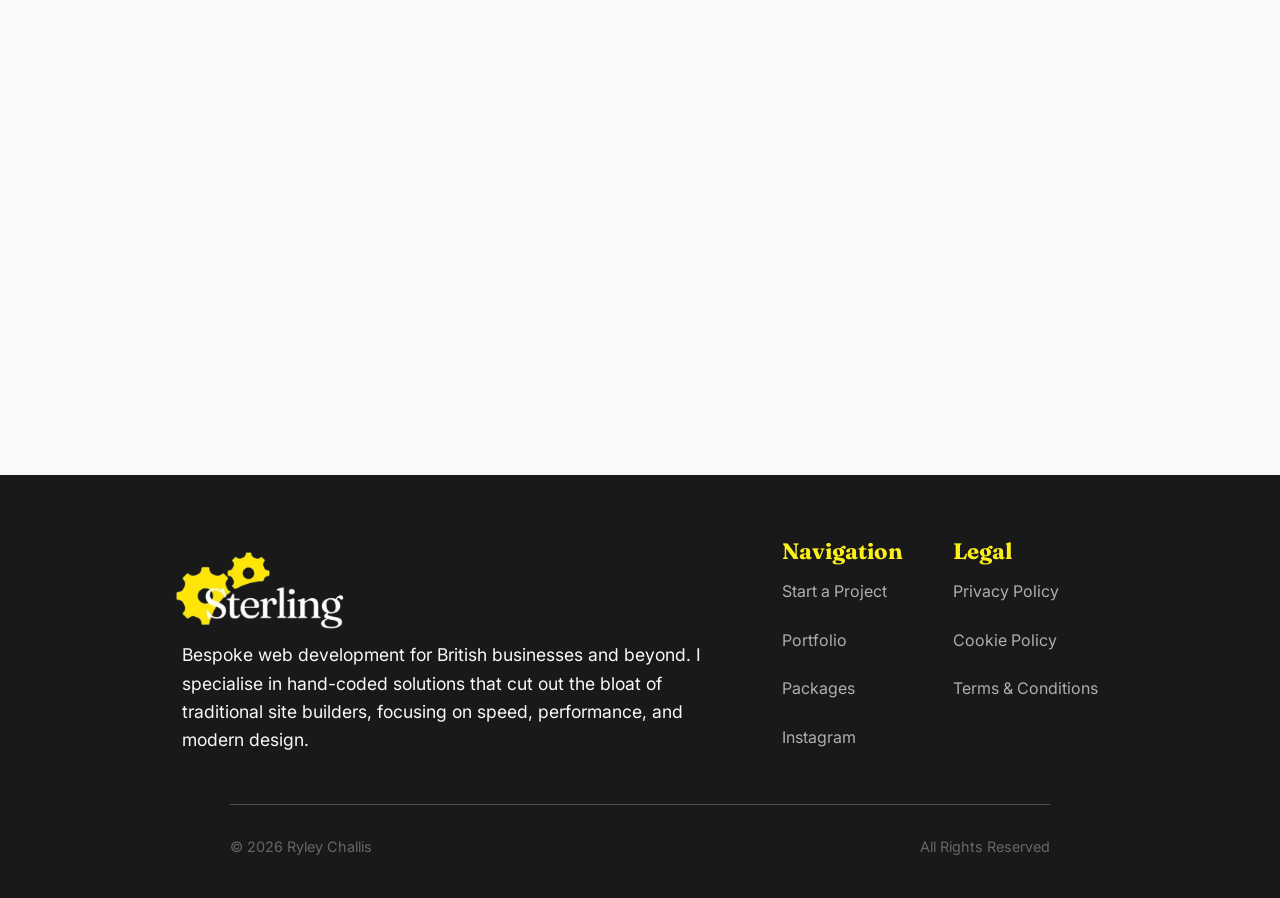
==== commit 9f7fedb7: "Upload files" ====
--- a/booking.html
+++ b/booking.html
@@ -25,10 +25,12 @@
 
     <link rel="icon" type="image/x-icon" href="css/img/favicon.svg">
 
-    <link rel="stylesheet" href="css/portfolio.css">
-    <link rel="stylesheet" href="css/nav.css">
-    <link rel="stylesheet" href="css/button.css">
-    <link rel="stylesheet" href="css/query.css">
+    <link rel="preload" href="css/nav.css" as="style">
+    <link rel="preload" href="css/button.css" as="style">
+    <link rel="preload" href="css/query.css" as="style">
+    <link rel="preload" href="css/styles.css" as="style">
+
+    <link rel="stylesheet" href="css/main.css">
 </head>
 <body>
     <div id="sidebarOverlay" class="overlay" onclick="closeNav()"></div>
--- a/css/styles.css
+++ b/css/styles.css
@@ -0,0 +1,599 @@
+html, body {
+    margin: 0;
+    padding: 0;
+    overflow-x: hidden;
+}
+
+* {
+    box-sizing: border-box;
+}
+
+#hero, section {
+    min-height: 100vh;
+    width: 100%;
+
+    background-color: var(--main-white);
+    margin: 0;
+    padding: 0;
+}
+
+:root {
+    --main-yellow: #faef1a;
+    --main-white: #faf8f8;
+    --off-white: #f5f0f0;
+    --text-main: #333;
+
+    --fs-h1: clamp(2.4rem, 6vw, 3.5rem);
+    --fs-h2: clamp(2rem, 4vw, 2.4rem);
+    --fs-h3: clamp(1.6rem, 4vw, 1.8rem);
+    --fs-p: clamp(1rem, 2vw, 1.2rem);
+
+    --ff-header: 'fraunces', serif;
+    --ff-body: 'inter', sans-serif;
+}
+
+#tipsy .container, #broadway .container, .footer-container, .container {
+    display: flex;
+    flex-direction: column;
+    gap: 50px;
+    align-items: center;
+    justify-content: center;
+    max-width: 80%;
+    margin: 0 auto;
+}
+
+section:nth-child(odd) {
+    background-color: var(--main-white);
+}
+section:nth-child(even) {
+    background-color: var(--off-white);
+}
+
+p, li, li a {
+    font-size: var(--fs-p);
+    font-family: var(--ff-body);
+    color: var(--text-main);
+    margin: 0;
+    line-height: 1.6;
+}
+
+h1 {
+    font-size: var(--fs-h1);
+    font-family: var(--ff-header);
+    font-weight: bold;
+    color: var(--text-main);
+    max-width: clamp(0, 90vw, 90%);
+    margin: 0;
+}
+
+h2 {
+    font-size: var(--fs-h2);
+    font-family: var(--ff-header);
+    color: var(--text-main);
+    text-align: center;
+    padding: 75px 0;
+    margin: 0 auto;
+}
+
+h3 {
+    font-size: var(--fs-h3);
+    font-family: var(--ff-header);
+    color: var(--text-main);
+    margin: 0 0 20px 0;
+}
+
+#hero {
+    display: flex;
+    flex-direction: column;
+    justify-content: center;
+    align-items: center;
+    padding: 0 40px;
+}
+
+#hero p {
+    max-width: 80%;
+    text-align: left;
+    margin-top: 20px;
+    margin-bottom: 50px;
+}
+
+#hero .mobile-only {
+    display: none;
+}
+
+#packages {
+    display: flex;
+    flex-direction: column;
+    scroll-margin-top: -40px;
+    padding-bottom: 75px;
+    background-color: var(--off-white);
+}
+
+.package-container {
+    display: grid;
+    grid-template-columns: repeat(3, 1fr);
+    flex-wrap: wrap;
+    align-items: stretch;
+    gap: 24px;
+
+    max-width: 90%;
+    margin: 0 auto;
+}
+
+.package-container .package-card {
+  display: flex;
+  flex-direction: column;
+  justify-content: space-between; /* Pushes the buttons to the very bottom uniformly */
+  height: 100%; /* Forces card to fill the grid container height */
+  
+  overflow: hidden;
+  padding: 20px 40px;
+  transition: all 0.3s ease;
+  border-radius: 14px;
+  border: 3px solid var(--text-main);
+  box-shadow: 5px 10px 24px rgba(0, 0, 0, 0.2);
+  background-color: var(--main-white) !important;
+}
+
+.package-card .number {
+    font-size: 0.8rem;
+    font-family: var(--ff-body);
+    opacity: 0.6;
+}
+
+.package-card ul {
+    display: flex;
+    flex-direction: column;
+    gap: 20px !important;
+    margin: 0;
+    padding: 0 0 20px 20px;
+}
+
+.package-card ul li {
+    margin: 0;
+    padding: 0;
+    list-style-type: disc;
+    line-height: 1.5;
+}
+
+.package-card ul li:first-child {
+    list-style: none;
+}
+
+#packages .subtitle {
+    margin: 75px auto;
+    max-width: 70%;
+    text-align: center;
+}
+
+#process {
+    background-color: var(--main-white);
+    padding-bottom: 75px;
+}
+
+#process h2 {
+    padding-top: 75px;
+}
+
+.process-container {
+    gap: 90px !important;
+}
+
+.process-card {
+    max-width: 850px;
+    display: flex;
+    flex-direction: column;
+    padding: 30px 0;
+
+    justify-content: center;
+    border-bottom: 1.8px solid var(--text-main);
+}
+
+.process-card:nth-child(odd) {
+    margin-right: auto;
+}
+
+.process-card:nth-child(2) {
+    margin-left: auto !important;
+    justify-content: flex-end !important;
+}
+
+.process-card p {
+    font-size: 1rem;
+    font-family: var(--ff-body);
+    color: var(--text-main);
+}
+
+#about {
+    display: flex;
+    flex-direction: column;
+    justify-content: center;
+    align-items: center;
+
+    min-height: 80vh;
+    background-color: var(--off-white);
+}
+
+#about .dev-profile {
+    display: flex;
+    flex-direction: row;
+    justify-content: center; 
+    align-items: center;            
+    max-width: 80%;              
+    margin: 0 auto;
+}
+
+.dev-profile .about-text {                 
+    text-align: left;
+    display: flex;
+    flex-direction: column;
+    gap: 10px;
+}
+
+.about-text p a {
+    color: var(--main-yellow);
+    filter: brightness(90%);
+    text-decoration: none;
+}
+
+.dev-profile .about-image {
+    display: flex;
+    justify-content: center;
+}
+
+.dev-profile .about-image img {
+    width: 280px;
+    height: 280px;
+    object-fit: cover;
+    border-radius: 50%;
+    border: 3px solid var(--text-main);
+    transition: all 0.3s ease;
+}
+
+.about-image img:hover {
+    transform: translateY(-10px) !important;
+}
+
+#faqs {
+    padding-bottom: 50px;
+}
+
+.faq-container {
+    gap: 0;
+}
+
+.faq-card {
+  border-bottom: 1px solid #eee;
+  border-radius: 7px;
+  transition: all 0.3s ease;
+  padding: 10px 0 10px 20px;
+  width: 100%;
+}
+
+.faq-card:hover {
+    background-color: #efefef;
+}
+
+.faq-card:hover .faq-question::after {
+    background-color: var(--main-yellow);
+    filter: brightness(110%) !important;
+}
+
+.faq-card:last-child {
+    border: none;
+}
+
+.faq-card.active {
+    background-color: #efefef;
+}
+
+.faq-question {
+  width: 100%;
+  padding: 20px 0;
+  background: none;
+  border: none;
+  outline: none;
+  text-align: left;
+  font-size: 1.2rem;
+  font-weight: 600;
+  cursor: pointer;
+  display: flex;
+  justify-content: space-between;
+  align-items: center;
+  transition: 0.3s;
+}
+
+.faq-question::after {
+  content: '+';
+  font-size: 1.5rem;
+  background-color: var(--main-yellow);
+  border-radius: 50px;
+  width: 40px;
+  height: 40px;
+
+  display: flex;
+  justify-content: center;
+  text-align: center;
+  align-items: center;
+  margin-right: 50px;
+
+  color: var(--text-main);
+  transition: all 0.3s ease;
+}
+
+.faq-card.active .faq-question::after {
+  transform: rotate(45deg);
+}
+
+.faq-answer {
+  max-height: 0;
+  overflow: hidden;
+  transition: max-height 0.3s ease-out;
+}
+
+.faq-answer p {
+  padding-bottom: 20px;
+  color: var(--text-main);
+  line-height: 1.6;
+  max-width: 95%;
+}
+
+.legal-page h2 {
+    padding-bottom: 20px;
+}
+
+.legal-page p {
+    max-width: 80% !important;
+}
+
+.legal-page ul.legal-points {
+    display: flex;
+    flex-direction: column;
+    gap: 50px;
+    padding-bottom: 75px;
+}
+
+.legal-points li {
+    font-size: 1rem;
+    font-family: var(--ff-body);
+}
+
+footer {
+    min-height: 400px;
+    background-color: #1a1919;
+    padding: 60px 0 10px 0;
+}
+
+footer .container {
+    display: flex;
+    flex-direction: column;
+    justify-content: center;
+    align-items: center;
+}
+
+footer .intro {
+    display: flex;
+    flex-direction: column;
+
+    max-width: 550px;
+    gap: 10px;
+    margin-top: -75px;
+}
+
+footer .intro h2 {
+    padding-bottom: 0;
+    display: flex;
+    margin-right: auto;
+    width: 100%;
+}
+
+footer .intro h2 img {
+    max-width: 260px;
+    margin-left: -50px;
+}
+
+footer .intro p {
+    font-size: clamp(0.9rem, 2vw, 1.1rem);
+    font-family: var(--ff-body);
+    color: var(--main-white);
+    margin: -50px 0 0 0;
+    padding: 0;
+}
+
+footer .footer-container {
+    display: flex;
+    flex-direction: row;
+    align-items: center;
+    justify-content: center;
+    max-width: 90% !important;
+}
+
+.footer-container .footer-links {
+    display: flex;
+    flex-direction: row;
+    gap: 50px;
+}
+
+.footer-links .footer-col {
+    display: flex;
+    flex-direction: column;
+    margin: 0;
+}
+
+.footer-col h3 {
+    font-size: clamp(1.2rem, 2vw, 1.4rem) !important;
+    font-family: var(--ff-header);
+    color: var(--main-yellow);
+
+    margin: 0 0 10px 0;
+    padding: 0;
+}
+
+.footer-col ul {
+    display: flex;
+    flex-direction: column;
+
+    gap: 18px;
+    margin: 0;
+    padding: 0;
+    list-style: none;
+}
+
+.footer-col ul li a {
+    font-size: clamp(0.9rem, 4vw, 1rem);
+    font-family: var(--ff-body);
+    color: #aeaeae;
+
+    margin: 0;
+    transition: all 0.3s ease;
+    text-decoration: none;
+    white-space: nowrap;
+}
+
+.footer-col ul li a:hover {
+    color: var(--main-white);
+}
+
+footer .footer-bottom {
+    margin: 0;
+    padding: 30px 0;
+    width: 80%;
+    display: flex !important;
+    justify-content: space-between !important;
+    align-items: center;
+
+    border-top: 1px solid #4e4e4e;
+}
+
+.footer-bottom p {
+    font-size: 0.9rem;
+    font-family: var(--ff-body);
+    color: #676767;
+}
+
+.popup-overlay {
+    position: fixed;
+    top: 0;
+    left: 0;
+    width: 100%;
+    height: 100%;
+    background: rgba(0, 0, 0, 0.8);
+    display: flex;
+    justify-content: center;
+    align-items: center;
+    z-index: 9999;
+    
+    opacity: 0;
+    visibility: hidden;
+    pointer-events: none; 
+    transition: opacity 0.4s ease, visibility 0.4s;
+}
+
+.popup-overlay.active {
+    opacity: 1;
+    visibility: visible;
+    pointer-events: auto;
+}
+
+.popup-content {
+    background: white;
+    padding: 40px;
+    border-radius: 15px;
+    transform: translateY(20px) scale(0.95); 
+    transition: transform 0.4s cubic-bezier(0.165, 0.84, 0.44, 1);
+    max-width: 90%;
+}
+
+.popup-overlay.active .popup-content {
+    transform: translateY(0) scale(1);
+}
+
+.popup-content h4 {
+    font-size: clamp(1rem, 2vw, 1.1rem);
+    font-family: var(--ff-header);
+    color: var(--text-main);
+    margin: 0;
+}
+
+.popup-content p {
+    font-size: 1rem;
+    font-family: var(--ff-body);
+}
+
+#quote-form {
+    display: flex;
+    flex-direction: column;
+    gap: 40px;
+}
+
+.quote-first, .quote-second {
+    display: flex;
+    flex-direction: column;
+    gap: 50px;
+}
+
+.quote-group {
+    display: flex;
+    align-items: center;
+    gap: 20px;
+}
+
+.quote-second .quote-group:first-child {
+    display: flex;
+    flex-direction: row !important;
+}
+
+input[type="text"],
+input[type="email"] {
+    width: 70%;
+    padding: 6px 8px;
+    height: 40px;
+    border: 1px solid #ddd;
+    border-radius: 8px;
+    background-color: #f9f9f9;
+    font-family: var(--ff-body);
+    font-size: 1rem;
+}
+
+.popup-content select[name="project_goal"],
+.popup-content select[name="project_budget"] {
+    width: 50% !important;
+    padding: 6px 6px;
+    height: 40px;
+    border: 1px solid #ddd;
+    border-radius: 8px;
+    background-color: #f9f9f9;
+    color: #404040;
+    font-family: var(--ff-body);
+    font-size: clamp(0.9rem, 2vw, 1rem);
+
+    display: flex;
+    flex-direction: row !important;
+}
+
+.popup-content input:focus {
+    outline: none;
+    border-color: #f1f10e;
+    background-color: #fff;
+}
+
+.popup-content button.close-btn {
+    background-color: var(--main-yellow);
+    box-shadow: 5px 10px 20px rgba(0,0,0,0.1);
+    border-radius: 50px;
+    border: none;
+    font-size: 24px;
+    padding: 8px 16px;
+    transition: all 0.3s ease;
+    cursor: pointer;
+}
+
+.popup-content button.close-btn:hover {
+    transform: scale(1.15) rotate(-32deg);
+    filter: brightness(90%);
+}
+
+.packages-page section:not(#hero) {
+    min-height: auto;
+    padding-bottom: 50px;
+}
--- a/css/main.css
+++ b/css/main.css
@@ -0,0 +1,4 @@
+@import url('nav.css');
+@import url('button.css');
+@import url('query.css');
+@import url('styles.css');
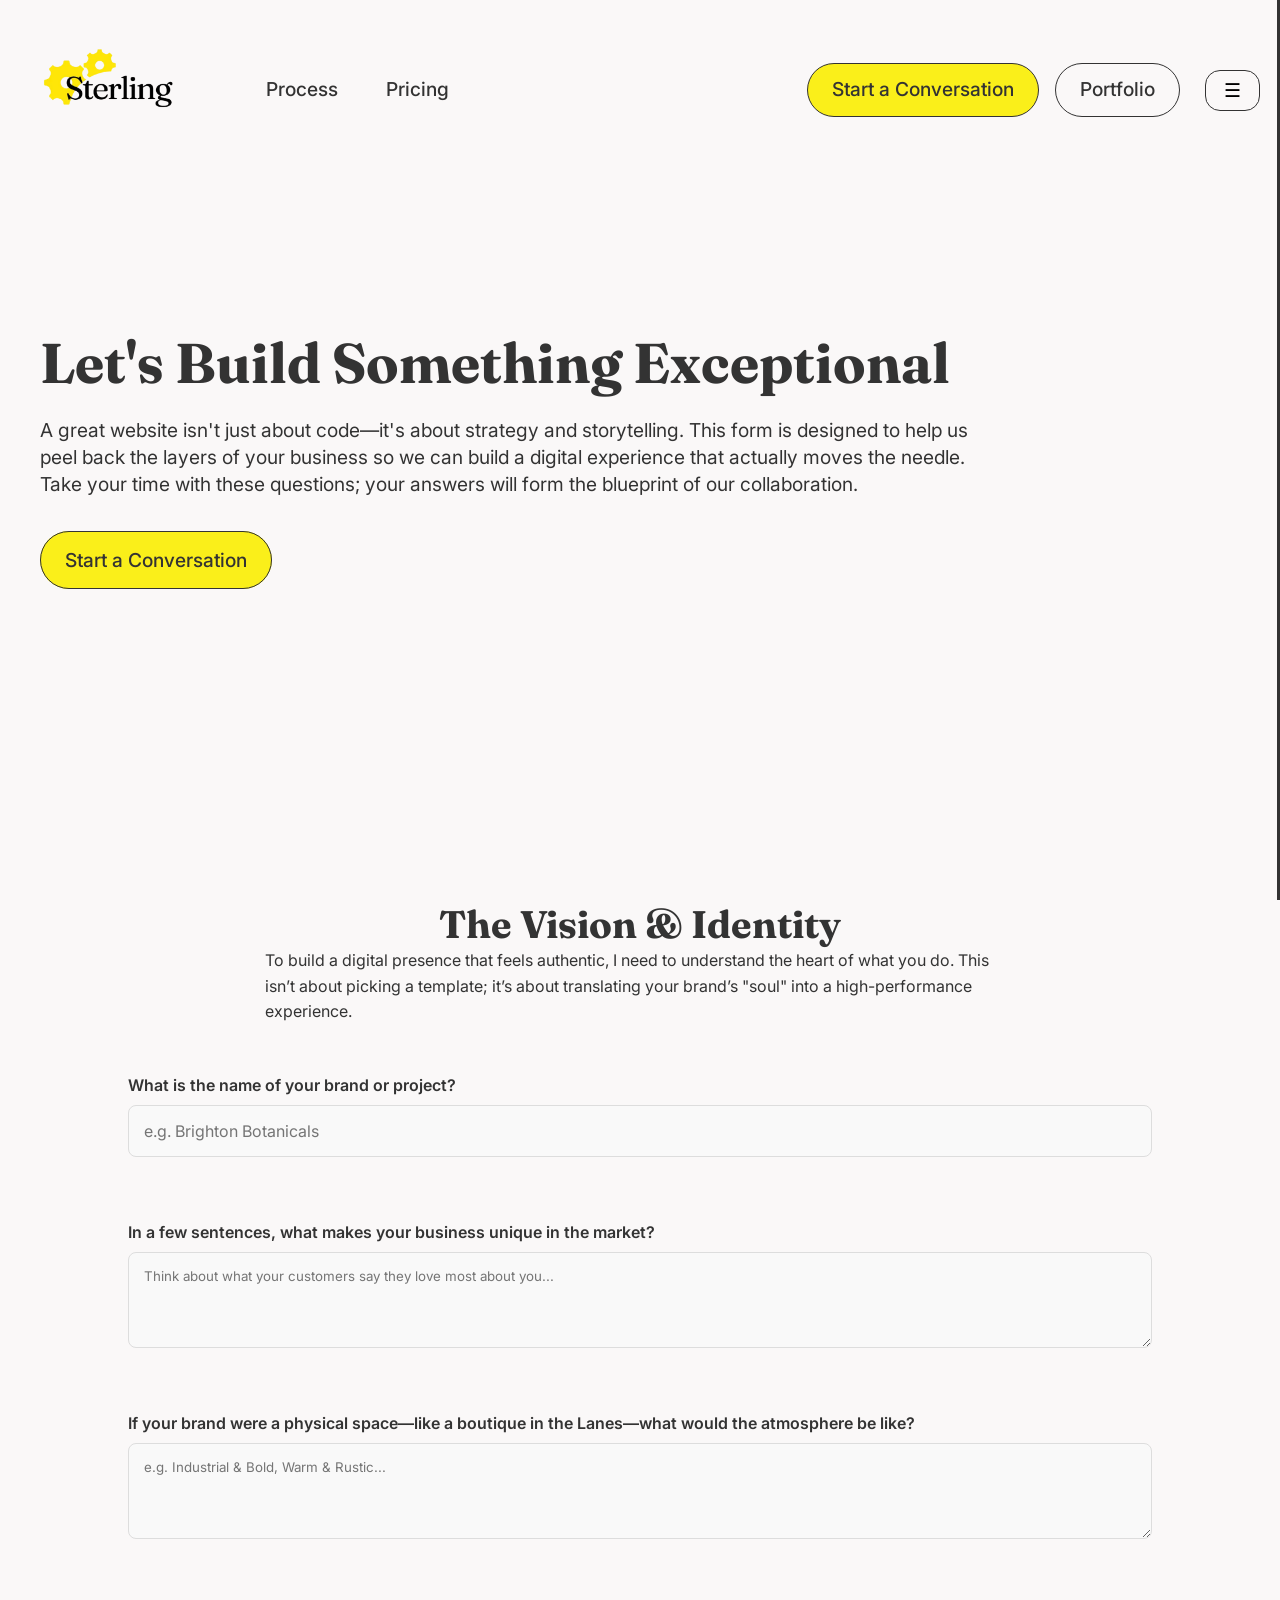
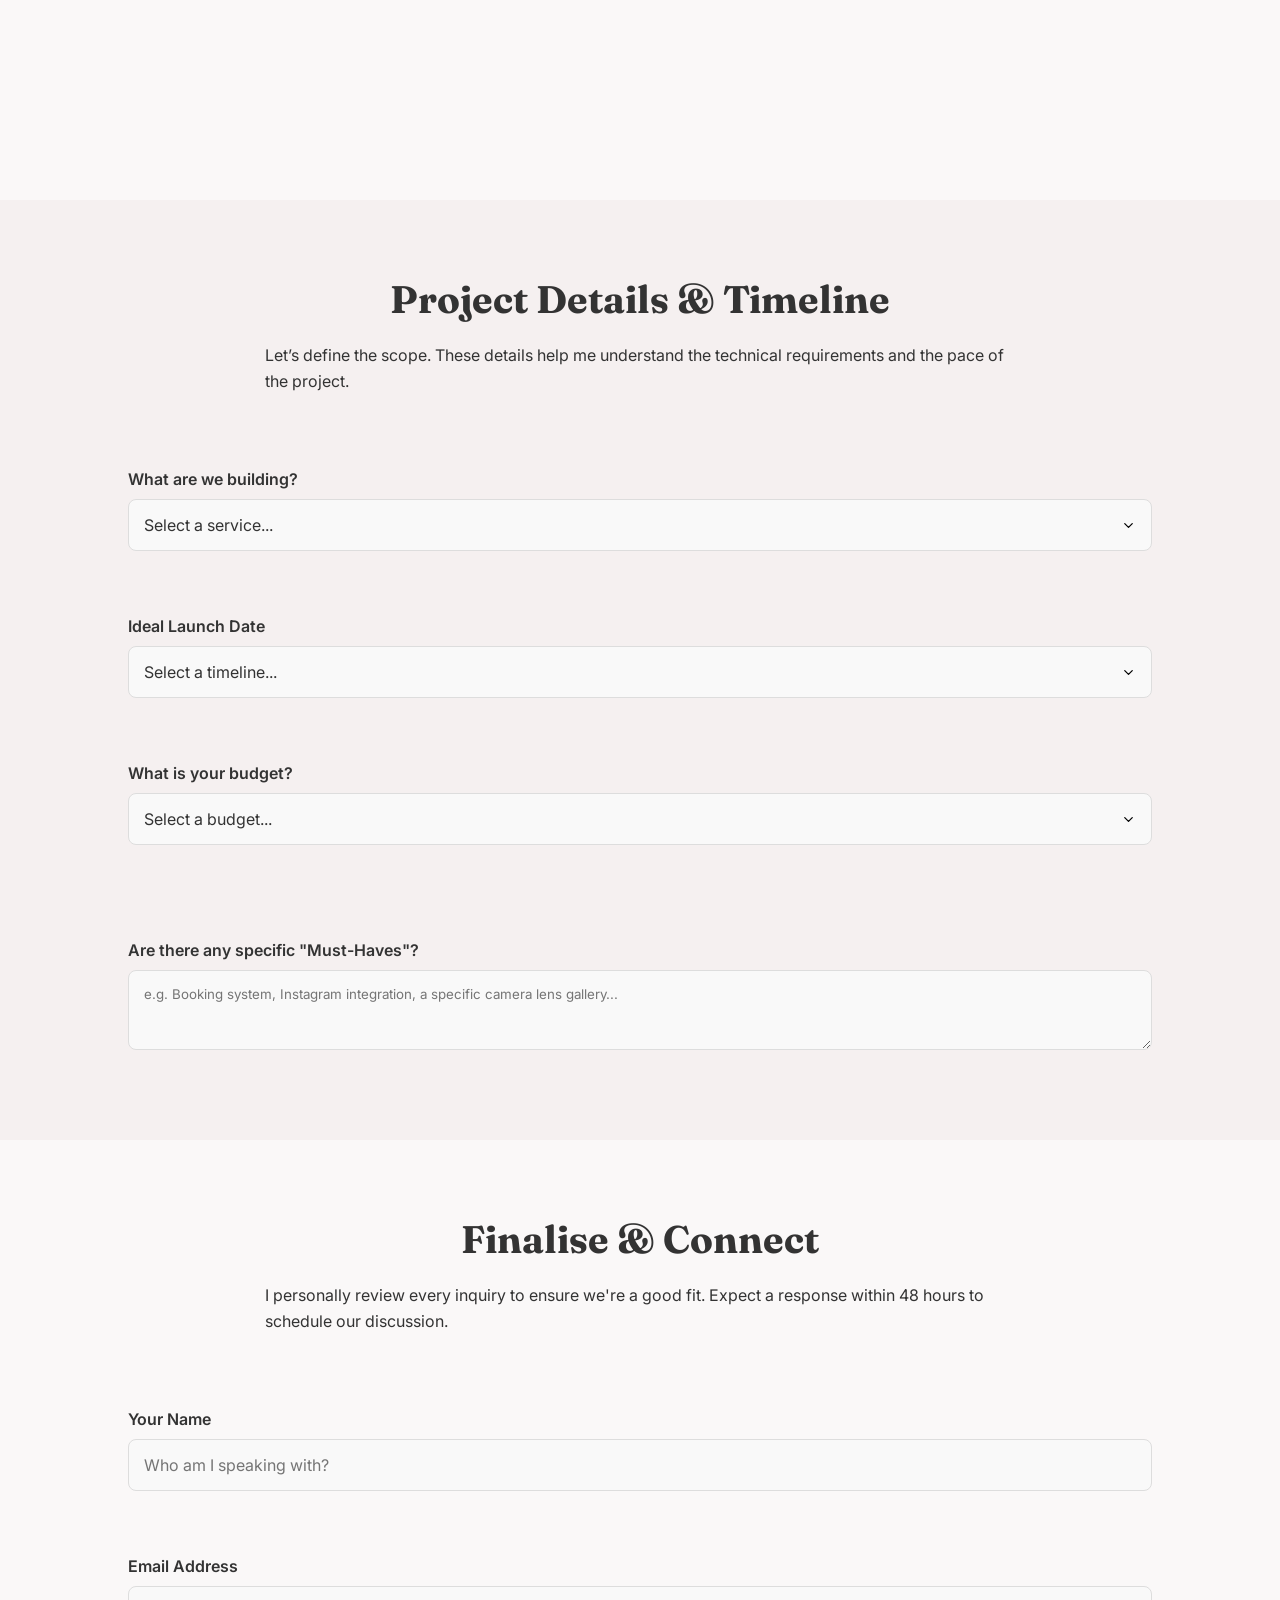
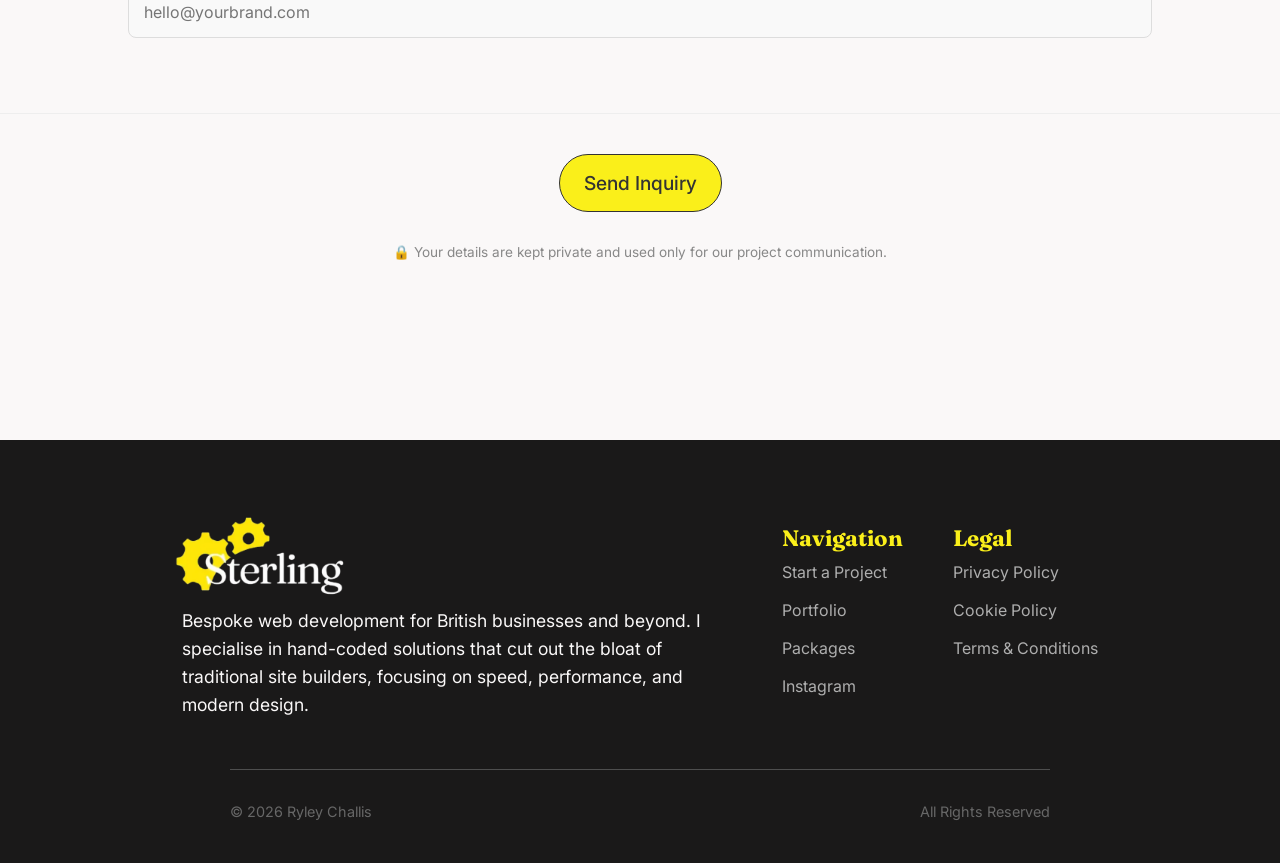
==== commit 961bd2bb: "Upload files" ====
--- a/booking.html
+++ b/booking.html
@@ -25,12 +25,10 @@
 
     <link rel="icon" type="image/x-icon" href="css/img/favicon.svg">
 
-    <link rel="preload" href="css/nav.css" as="style">
-    <link rel="preload" href="css/button.css" as="style">
-    <link rel="preload" href="css/query.css" as="style">
-    <link rel="preload" href="css/styles.css" as="style">
-
-    <link rel="stylesheet" href="css/main.css">
+    <link rel="stylesheet" href="css/portfolio.css">
+    <link rel="stylesheet" href="css/nav.css">
+    <link rel="stylesheet" href="css/button.css">
+    <link rel="stylesheet" href="css/query.css">
 </head>
 <body>
     <div id="sidebarOverlay" class="overlay" onclick="closeNav()"></div>
@@ -63,7 +61,7 @@
             <div class="footer-logo">
                 <picture>
                     <source srcset="css/img/sterling.webp" type="image/webp">
-                    <img src="css/img/sterling.png" alt="Sterling web development logo">
+                    <img src="css/img/sterling.png" alt="Sterling web development logo" loading="lazy">
                 </picture>
             </div>
                 <a class="btn-primary" href="booking.html">Start Project</a>
@@ -203,7 +201,7 @@
                     <h2>
                         <picture>
                             <source srcset="css/img/sterling-footer.webp" type="image/webp">
-                            <img src="css/img/sterling-footer.png" alt="Sterling web development logo">
+                            <img src="css/img/sterling-footer.png" alt="Sterling web development logo" loading="lazy">
                         </picture>
                     </h2>
                     <p>Bespoke web development for British businesses and beyond. I specialise in hand-coded solutions that cut out the bloat of traditional site builders, focusing on speed, performance, and modern design.</p>
--- a/css/portfolio.css
+++ b/css/portfolio.css
@@ -0,0 +1,558 @@
+html, body {
+    margin: 0;
+    padding: 0;
+    overflow-x: hidden;
+}
+
+* {
+    box-sizing: border-box;
+}
+
+#hero, section {
+    min-height: 100vh;
+    width: 100%;
+
+    background-color: var(--main-white);
+    margin: 0;
+    padding: 0;
+}
+
+:root {
+    --main-yellow: #faef1a;
+    --main-white: #faf8f8;
+    --off-white: #f5f0f0;
+    --text-main: #333;
+
+    --fs-h1: clamp(2.4rem, 6vw, 3.5rem);
+    --fs-h2: clamp(2rem, 4vw, 2.4rem);
+    --fs-h3: clamp(1.6rem, 4vw, 1.8rem);
+    --fs-p: clamp(1rem, 2vw, 1.2rem);
+
+    --ff-header: 'fraunces', serif;
+    --ff-body: 'inter', sans-serif;
+}
+
+section:nth-child(odd) {
+    background-color: var(--main-white);
+}
+section:nth-child(even) {
+    background-color: var(--off-white);
+}
+
+h2 {
+    font-size: var(--fs-h2);
+    font-family: var(--ff-header);
+    font-weight: bold;
+    color: var(--text-main);
+    text-align: center;
+    padding: 75px 0;
+    margin: 0 auto !important;
+}
+
+h3 {
+    font-size: var(--fs-h3);
+    font-family: var(--ff-header);
+    color: var(--text-main);
+    margin: 0;
+}
+
+p {
+    font-size: var(--ff-body);
+    font-family: var(--ff-body);
+    color: var(--text-main);
+    max-width: 750px;
+    margin: 0;
+    line-height: 1.6;
+}
+
+#tipsy .container, #broadway .container, .footer-container, .container {
+    display: flex;
+    flex-direction: column;
+    gap: 50px;
+    align-items: center;
+    justify-content: center;
+    max-width: 80%;
+    margin: 0 auto;
+}
+
+#hero {
+    display: flex;
+    flex-direction: column;
+    justify-content: center;
+    align-items: center;
+    padding: 0 40px;
+}
+
+#hero .subtitle {
+    font-size: var(--fs-p);
+    font-family: var(--ff-body);
+    color: var(--text-main);
+    max-width: 80%;
+    text-align: left;
+    margin-bottom: 1px;
+}
+
+#hero h1 {
+    font-size: var(--fs-h1);
+    font-family: var(--ff-header);
+    font-weight: bold;
+    color: var(--text-main);
+    max-width: clamp(0, 90vw, 90%);
+    margin: 0;
+}
+
+#hero p {
+    font-size: var(--fs-p);
+    font-family: var(--ff-body);
+    color: var(--text-main);
+    max-width: 80%;
+    text-align: left;
+    margin-top: 20px;
+    margin-bottom: 50px;
+    line-height: 1.4;
+}
+
+#hero .mobile-only {
+    display: none;
+}
+
+#gallery {
+    padding-bottom: 75px;
+    background-color: var(--off-white);
+}
+
+#gallery h2 {
+    padding-bottom: 0;
+}
+
+#gallery p {
+    text-align: center;
+    padding-bottom: 75px;
+    max-width: 950px;
+    margin: 30px auto 0 auto;
+}
+
+#gallery p.mobile-only {
+    display: none;
+}
+
+.gallery-container {
+    display: grid !important;
+    grid-template-columns: repeat(2, 1fr) !important;
+    gap: 50px;
+    justify-content: center;
+    max-width: 50%;
+    margin: 0 auto !important;
+}
+
+.gallery-container .gallery-item {
+    max-width: 550px;
+    width: 100%;
+    min-height: auto;
+    aspect-ratio: 16 / 9;
+    border-radius: 7px;
+    box-shadow: 0 10px 30px rgba(0, 0, 0, 0.1);
+    text-decoration: none;
+    transition: all 0.3s ease;
+    position: relative;
+    display: block;
+    line-height: 0;
+}
+
+.gallery-item img {
+    display: block;
+    width: 550px !important;
+    height: 100% !important;
+    border-radius: 7px;
+    object-fit: cover;
+    position: relative;
+    z-index: 1;
+}
+
+.gallery-item:nth-child(odd):last-child {
+    grid-column: 1 / -1;
+    justify-self: center;
+    width: 100%;
+}
+
+.gallery-item:nth-child(even):last-child {
+    grid-column: auto;
+    justify-self: start;
+}
+
+.gallery-item .soon {
+    display: flex;
+    flex-direction: column;
+    justify-content: center;
+    align-items: center;
+    height: 100%;
+    width: 100%;
+
+    border-radius: 7px;
+    background-color: var(--main-white);
+    font-size: 1.4rem;
+    font-family: var(--ff-header);
+}
+
+.overlay {
+    position: absolute !important;
+    top: 0;
+    left: 0;
+    width: 100% !important;
+    height: 100% !important;
+    background-color: rgba(0, 0, 0, 0.8);
+    border-radius: 7px;
+    
+    display: flex !important;
+    align-items: center;
+    justify-content: center;
+    
+    opacity: 0;
+    transition: opacity 0.3s ease;
+    pointer-events: none;
+    z-index: 10;
+}
+
+.gallery-item:hover .overlay {
+    opacity: 1 !important;
+    visibility: visible !important;
+}
+
+.overlay h3 {
+    color: var(--main-white);
+}
+
+#tipsy, #broadway {
+    padding-bottom: 75px !important;
+}
+
+.project-image {
+    display: flex;
+    justify-content: center;
+    margin: 0 auto;
+}
+
+.project-image img {
+    max-width: 850px;
+    height: auto;
+    border-radius: 7px;
+    box-shadow: 0 10px 30px rgba(0, 0, 0, 0.2);
+}
+
+.project-info {
+    display: flex;
+    flex-direction: column;
+    gap: 30px;
+}
+
+#final {
+    display: flex;
+    flex-direction: column;
+    justify-content: center;
+}
+
+#final .btn-primary {
+    max-width: fit-content;
+    margin: 0 auto;
+}
+
+.lead {
+    text-align: left;
+    margin: 0 auto;
+    padding-top: 0;
+    padding-bottom: 75px;
+}
+
+#booking {
+    padding-bottom: 75px;
+}
+
+#booking .container {
+    display: flex;
+    justify-content: flex-start;
+    align-items: flex-start;
+}
+
+.field-group {
+    margin-bottom: 15px;
+    width: 100%;
+    display: flex;
+    flex-direction: column;
+    justify-content: flex-start;
+    align-items: flex-start;
+    text-align: left;
+}
+
+label {
+    display: block;
+    font-family: var(--ff-body);
+    font-weight: 600;
+    margin-bottom: 10px;
+    color: #333;
+}
+
+textarea {
+    width: 100%;
+    padding: 15px;
+    border: 1px solid #ddd;
+    border-radius: 8px;
+    background-color: #f9f9f9;
+    font-family: var(--ff-body);
+    resize: vertical;
+    display: block;
+}
+
+select {
+    width: 100%;
+    margin: 0;
+    padding: 15px;
+    border: 1px solid #ddd;
+    border-radius: 8px;
+    background-color: #f9f9f9;
+    font-family: var(--ff-body);
+    font-size: 1rem;
+    color: #333;
+
+    appearance: none;
+    background-image: url('data:image/svg+xml;charset=US-ASCII,<svg xmlns="http://www.w3.org/2000/svg" width="15" height="15" viewBox="0 0 24 24" fill="none" stroke="black" stroke-width="2" stroke-linecap="round" stroke-linejoin="round"><path d="M6 9l6 6 6-6"/></svg>');
+    background-repeat: no-repeat;
+    background-position: right 15px center;
+    cursor: pointer;
+    transition: all 0.3s ease;
+}
+
+select:focus {
+    border-color: var(--main-yellow);
+    background-color: #fff;
+    outline: none;
+    box-shadow: 0 4px 12px rgba(0,0,0,0.05);
+}
+
+.checkbox-group {
+    display: flex;
+    align-items: center;
+    margin-bottom: 15px;
+    font-family: var(--ff-body);
+    font-size: 0.95rem;
+}
+
+.checkbox-group input[type="checkbox"] {
+    margin-right: 12px;
+    accent-color: var(--main-yellow);
+    transform: scale(1.2);
+}
+
+#booking-final {
+    margin: 0;
+    padding: 0;
+}
+
+.form-footer {
+    margin-top: 60px;
+    padding-top: 40px;
+    border-top: 1px solid #eee;
+    text-align: left;
+}
+
+.secure-note {
+    font-family: var(--ff-body);
+    font-size: 0.85rem;
+    color: #888;
+    text-align: center;
+    margin: 30px auto 0 auto;
+    padding-bottom: 75px;
+}
+
+input[type="text"],
+input[type="email"] {
+    width: 100%;
+    padding: 15px;
+    border: 1px solid #ddd;
+    border-radius: 8px;
+    background-color: #f9f9f9;
+    font-family: var(--ff-body);
+    font-size: 1rem;
+}
+
+input:focus {
+    outline: none;
+    border-color: #f1f10e;
+    background-color: #fff;
+}
+
+.popup-overlay {
+    position: fixed;
+    top: 0;
+    left: 0;
+    width: 100%;
+    height: 100%;
+    background: rgba(0, 0, 0, 0.8);
+    display: flex;
+    justify-content: center;
+    align-items: center;
+    z-index: 9999;
+    
+    opacity: 0;
+    visibility: hidden;
+    pointer-events: none; 
+    transition: opacity 0.4s ease, visibility 0.4s;
+}
+
+.popup-overlay.active {
+    opacity: 1;
+    visibility: visible;
+    pointer-events: auto;
+}
+
+.popup-content {
+    background: white;
+    padding: 40px;
+    border-radius: 15px;
+    transform: translateY(20px) scale(0.95); 
+    transition: transform 0.4s cubic-bezier(0.165, 0.84, 0.44, 1);
+}
+
+.popup-overlay.active .popup-content {
+    transform: translateY(0) scale(1);
+}
+
+.popup-content button {
+    background-color: var(--main-yellow);
+    box-shadow: 5px 10px 20px rgba(0,0,0,0.1);
+    border-radius: 50px;
+    border: none;
+    font-size: 24px;
+    padding: 8px 16px;
+    transition: all 0.3s ease;
+    cursor: pointer;
+}
+
+.popup-content button:hover {
+    transform: scale(1.15) rotate(-32deg);
+    filter: brightness(90%);
+}
+
+.popup-content h3 {
+    font-size: 2.4rem;
+    margin-bottom: 15px;
+    color: var(--text-main);
+    font-weight: 700;
+}
+
+.popup-content p {
+    font-size: 1rem;
+    font-family: var(--ff-body);
+}
+
+footer {
+    min-height: 400px;
+    background-color: #1a1919;
+    padding: 60px 0 10px 0;
+}
+
+footer .container {
+    display: flex;
+    flex-direction: column;
+    justify-content: center;
+    align-items: center;
+}
+
+footer .intro {
+    display: flex;
+    flex-direction: column;
+
+    max-width: 550px;
+    gap: 10px;
+    margin-top: -75px;
+}
+
+footer .intro h2 {
+    padding-bottom: 0;
+    display: flex;
+    margin-right: auto;
+    width: 100%;
+}
+
+footer .intro h2 img {
+    max-width: 260px;
+    margin-left: -50px;
+}
+
+footer .intro p {
+    font-size: clamp(0.9rem, 2vw, 1.1rem);
+    font-family: var(--ff-body);
+    color: var(--main-white);
+    margin: -50px 0 0 0;
+    padding: 0;
+}
+
+footer .footer-container {
+    display: flex;
+    flex-direction: row;
+    align-items: center;
+    justify-content: center;
+    max-width: 90% !important;
+}
+
+.footer-container .footer-links {
+    display: flex;
+    flex-direction: row;
+    gap: 50px;
+}
+
+.footer-links .footer-col {
+    display: flex;
+    flex-direction: column;
+    margin: 0;
+}
+
+.footer-col h3 {
+    font-size: clamp(1.2rem, 2vw, 1.4rem) !important;
+    font-family: var(--ff-header);
+    color: var(--main-yellow);
+
+    margin: 0 0 10px 0;
+    padding: 0;
+}
+
+.footer-col ul {
+    display: flex;
+    flex-direction: column;
+
+    gap: 18px;
+    margin: 0;
+    padding: 0;
+    list-style: none;
+}
+
+.footer-col ul li a {
+    font-size: clamp(0.9rem, 4vw, 1rem);
+    font-family: var(--ff-body);
+    color: #aeaeae;
+
+    margin: 0;
+    transition: all 0.3s ease;
+    text-decoration: none;
+    white-space: nowrap;
+}
+
+.footer-col ul li a:hover {
+    color: var(--main-white);
+}
+
+footer .footer-bottom {
+    margin: 0;
+    padding: 30px 0;
+    width: 80%;
+    display: flex !important;
+    justify-content: space-between !important;
+    align-items: center;
+
+    border-top: 1px solid #4e4e4e;
+}
+
+.footer-bottom p {
+    font-size: 0.9rem;
+    font-family: var(--ff-body);
+    color: #676767;
+}
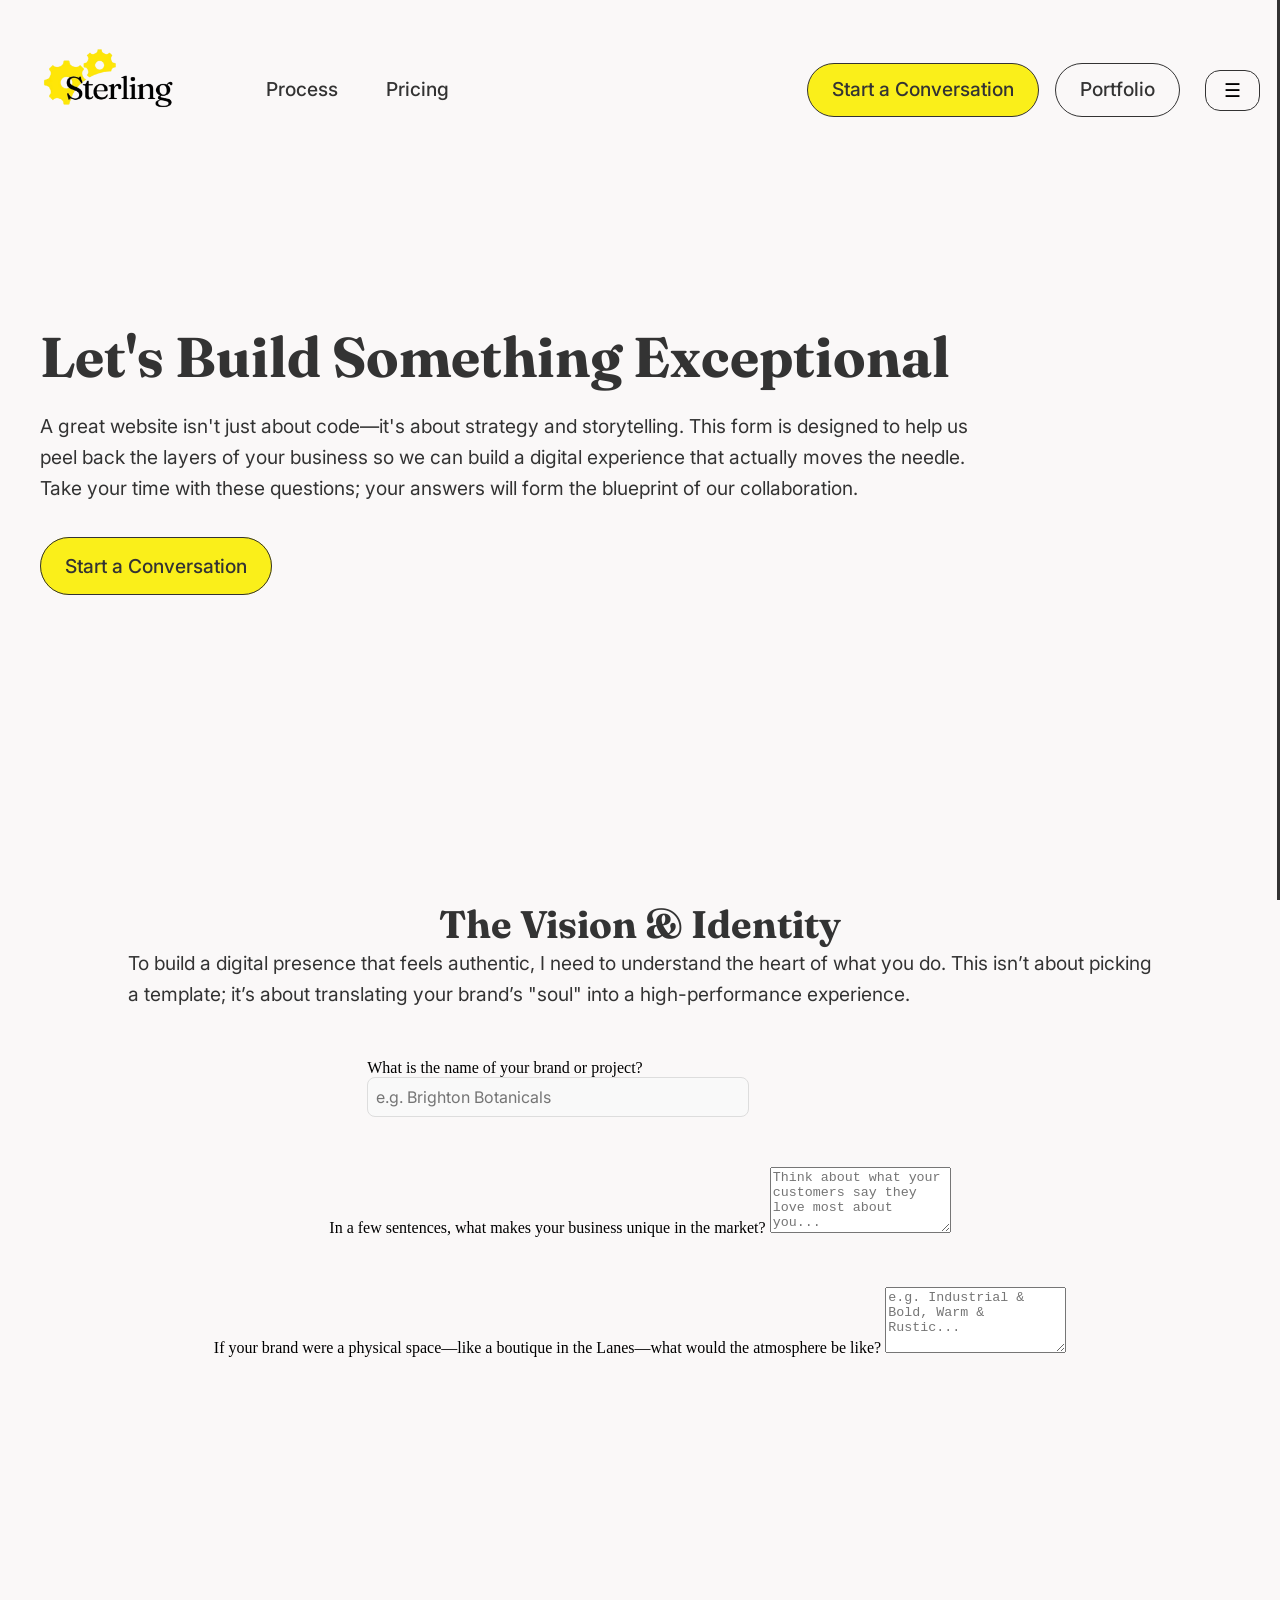
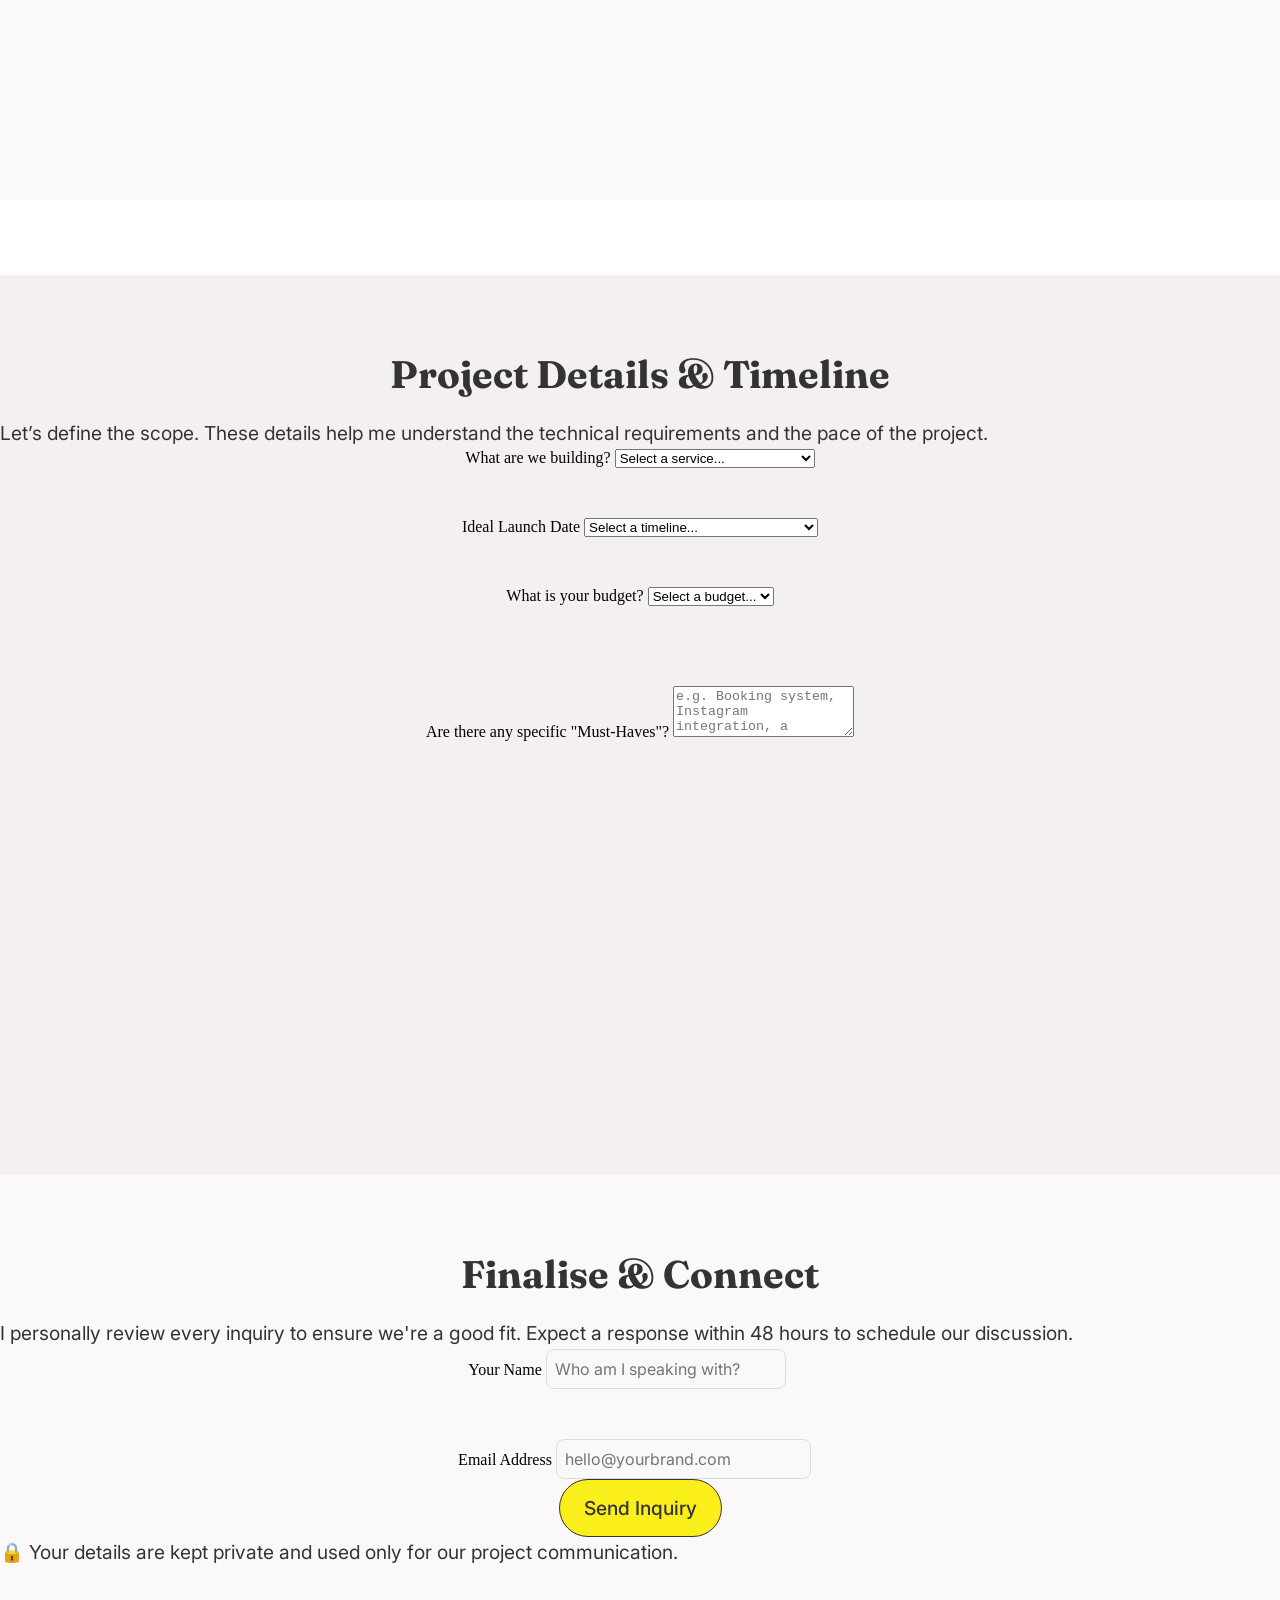
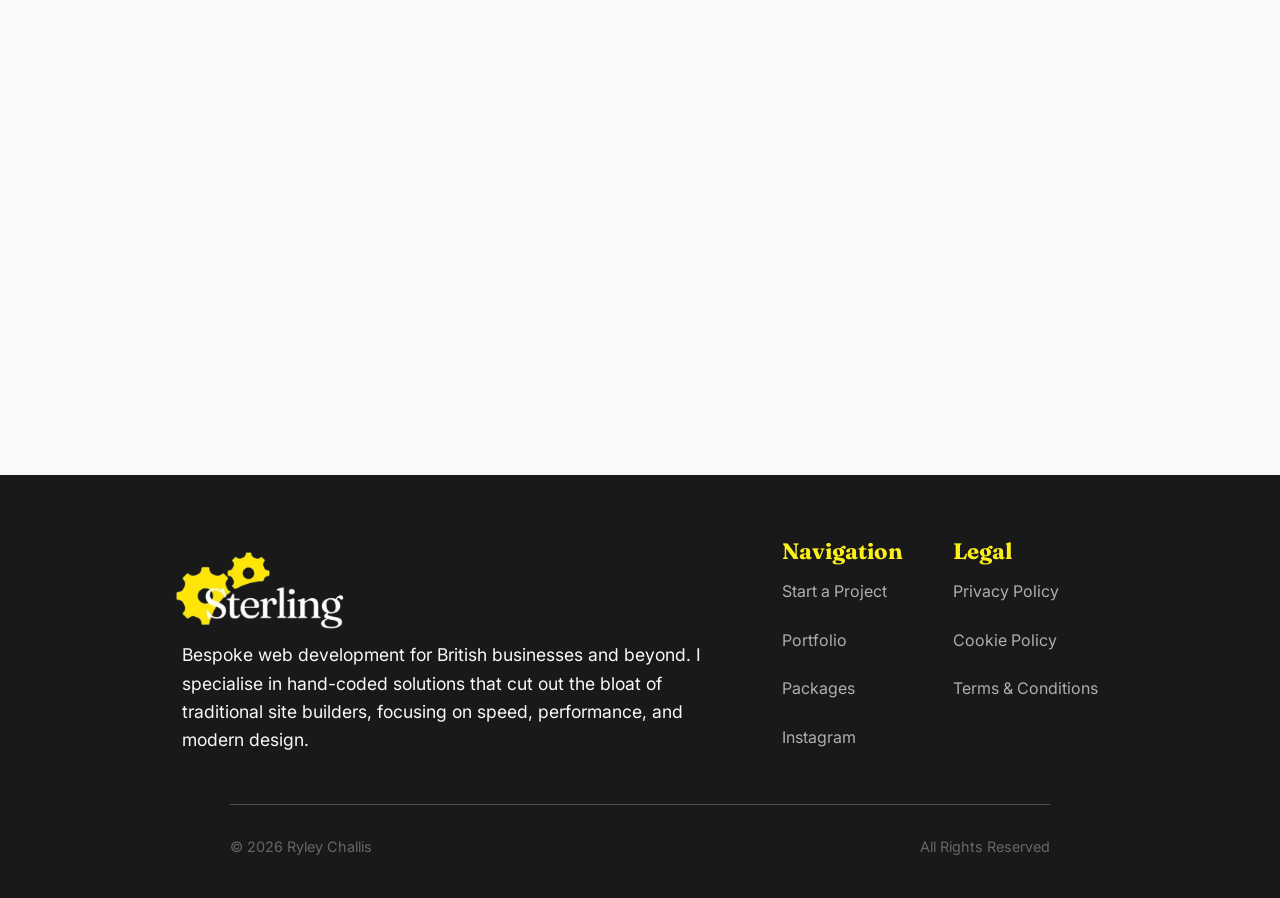
==== commit ff58e30f: "Upload files" ====
--- a/booking.html
+++ b/booking.html
@@ -3,7 +3,7 @@
 <head>
     <meta charset="UTF-8">
     <meta name="viewport" content="width=device-width, initial-scale=1.0">
-    <title>Portfolio | Building Premium Online Experiences for Small British Businesses</title>
+    <title>Legal | Building Premium Online Experiences for Small British Businesses</title>
     
     <meta name="description" content="Bespoke, hand-coded web development for Sussex businesses. High-performance digital experiences designed to elevate your brand and drive results.">
     <link rel="preconnect" href="https://fonts.googleapis.com">
@@ -25,9 +25,451 @@
 
     <link rel="icon" type="image/x-icon" href="css/img/favicon.svg">
 
-    <link rel="stylesheet" href="css/portfolio.css">
-    <link rel="stylesheet" href="css/nav.css">
-    <link rel="stylesheet" href="css/button.css">
+    <link rel="stylesheet" href="css/styles.css">
+
+    <style>
+        nav {
+            position: absolute;
+            background-color: transparent;
+            min-height: 14vh;
+            height: 20vh;
+
+            padding: 20px 40px 20px 10px;
+            margin: 0 auto;
+            justify-content: center !important;
+
+            display: flex;
+            align-items: center !important;
+            box-sizing: border-box;
+            width: 100%;
+
+            z-index: 9999;
+        }
+
+        nav .logo img {
+            max-width: 200px;
+            margin: 0;
+            padding: 0;
+        }
+
+        .nav-links {
+            display: flex;
+            flex-direction: row;
+            justify-content: space-between;
+            align-items: center !important;
+            width: 100%;
+            margin: 0;
+        }
+
+        .nav-links li {
+            list-style: none;
+        }
+
+        .nav-links a {
+            text-decoration: none;
+            color: var(--text-main);
+            font-weight: 500;
+
+            font-size: var(--fs-p);
+            font-family: var(--ff-body);
+            padding: 14px 16px;
+            border-radius: 50px;
+
+            position: relative;
+            transition: all 0.3s ease;
+            line-height: 1 !important;
+            display: flex;
+            align-items: center !important;
+        }
+
+        .nav-links a:hover {
+            background-color: #e6e6e6;
+        }
+
+        .nav-links a.active {
+            background-color: #e6e6e6;
+        }
+
+        .nav-links-first {
+            display: flex;
+            gap: 1rem;
+            margin: 0;
+        }
+
+        .nav-links-second {
+            display: flex;
+            gap: 1rem;
+            margin-left: auto;
+            margin-right: 60px;
+            align-items: center;
+        }
+
+        .openbtn:hover {
+            box-shadow: 0 5px 0 0 var(--text-main);
+        }
+
+        #mySidebar {
+            display: flex !important;
+            flex-direction: column !important;
+            justify-content: space-between !important;
+
+            height: 100% !important;
+            width: 0;
+            position: fixed;
+            z-index: 10000;
+            top: 0;
+            right: 0;
+            background-color: var(--main-white);
+            border-left: 3px solid var(--text-main);
+            overflow: hidden;
+            transition: all 0.6s;
+            padding: 60px 0 30px 0;
+        }
+
+        .sidebar-links {
+            display: flex;
+            flex-direction: column;
+            flex-grow: 1 !important;
+            justify-content: flex-start !important;
+            align-items: flex-start;
+
+            padding: 0 20px 0 32px;
+            margin: 0;
+
+            overflow: hidden;
+            z-index: 1000;
+            max-width: 90% !important;
+        }
+
+        .sidebar-links a:nth-child(5) {
+            margin-bottom: 75px;
+        }
+
+        .sidebar-links h3 {
+            color: #888;
+            padding: 20px 8px 0 0;
+            margin: 0;
+            font-family: var(--ff-body);
+            font-size: var(--fs-p);
+            letter-spacing: 2px;
+        }
+
+        .sidebar a {
+            font-family: var(--ff-header);
+            font-size: var(--fs-h4);
+            font-weight: 500;
+
+            color: var(--text-main);
+            text-decoration: none;
+            padding: 16px 0 !important;
+            text-align: left; 
+            
+            width: 100%;
+            display: block;
+            transition: all 0.3s ease;
+            border-radius: 7px;
+        }
+
+        .sidebar .dropdown-btn {
+            font-family: var(--ff-header);
+            font-size: var(--fs-h4);
+            font-weight: 500;
+            width: 100%;
+            color: var(--text-main);
+            text-decoration: none;
+            
+            padding: 16px 20px; 
+            
+            display: flex;
+            justify-content: flex-start;
+            align-items: center;
+            
+            gap: 12px; 
+            
+            border-radius: 7px;
+            transition: all 0.3s ease;
+            box-sizing: border-box; /* Crucial to keep width at 100% with padding */
+        }
+
+        .dropdown-btn:hover {
+            background-color: #efefef;
+        }
+
+        .sidebar a:hover {
+            background-color: #efefef;
+            
+        }
+
+        .sidebar .odd-link {
+            padding: 0;
+            text-decoration: none;
+            color: inherit;
+        }
+
+        .sidebar span i {
+            border-radius: 7px;
+            margin: 0;
+            padding: 0;
+            transition: all 0.3s ease;
+            background-color: transparent;
+        }
+
+        .sidebar .closebtn {
+            display: flex;
+            padding: 12px 20px !important;
+            cursor: pointer;
+            border: none;
+            background: transparent;
+
+            font-size: var(--fs-h3);
+
+            margin-left: auto !important;
+            margin-bottom: auto;
+            margin-right: 20px;
+            width: fit-content !important;
+        }
+
+        .openbtn {
+            font-size: var(--fs-p);
+            cursor: pointer;
+
+            background-color: var(--main-white);
+            border: 1.8px solid var(--text-main);
+            padding: 8px 18px;
+            margin: 0 !important;
+            position: fixed;
+            right: 20px;
+            z-index: 1000;
+            border-radius: 15px;
+
+            transition: all 0.3s ease;
+            display: inline-flex !important;
+            align-items: center !important;
+        }
+
+        .openbtn:hover {
+            background-color: #efefef;
+        }
+
+        .sidebar-footer {
+            display: flex;
+            flex-direction: column;
+            flex-shrink: 0 !important;
+            padding: 20px 40px 0;
+
+            justify-content: center;
+            margin: 0 auto;
+            gap: 15px;
+            width: 100% !important;
+        }
+
+        .footer-logo {
+            display: flex;
+            margin: 0 auto;
+            justify-content: center;
+            width: 100%;
+        }
+
+        .footer-logo img {
+            display: block;
+            max-width: 200px;
+            margin: 0 auto;
+            padding: 0;
+        }
+
+        .sidebar-footer p {
+            font-family: var(--ff-header);
+            font-size: var(--fs-p);
+            color: #666;
+            margin: 0;
+            white-space: nowrap;
+        }
+
+        #sidebarOverlay {
+            position: fixed;
+            opacity: 0;
+            width: 100vw;
+            height: 100vh;
+            top: 0;
+            left: 0;
+            right: 0;
+            bottom: 0;
+            background-color: rgba(0,0,0,0.7);
+            pointer-events: none;
+            z-index: 10000;
+            border-radius: 0 !important;
+        }
+
+        .dropdown-btn {
+            padding: 0 !important;
+            text-decoration: none;
+            font-size: 1.1rem;
+            color: var(--text-main);
+            display: flex;
+            align-items: center !important;
+            justify-content: space-between !important;
+            width: 100%;
+
+            border: none;
+            background: none;
+            width: fit-content;
+            text-align: left;
+            cursor: pointer;
+            font-family: var(--ff-body);
+            transition: 0.3s;
+        }
+
+        .sidebar .arrow-trigger {
+            display: inline-flex;
+            align-items: center;
+            cursor: pointer;
+        }
+
+        .arrow-trigger i {
+            transition: transform 0.3s ease;
+        }
+
+        .dropdown-content {
+            max-height: 0;
+            overflow: hidden;
+            opacity: 0;
+            visibility: hidden;
+            transition: max-height 0.4s ease, opacity 0.3s ease, visibility 0.3s;
+            
+            padding-left: 32px;
+        }
+
+        .dropdown-content a {
+            font-family: var(--ff-body) !important;
+            font-size: 1.1rem !important;
+            font-style: italic;
+            font-weight: 400 !important;
+            color: #666 !important;
+            padding: 12px !important;
+            margin-bottom: 5px !important;
+            transition: all 0.3s ease;
+        }
+
+        .dropdown-content a:hover {
+            background-color: #efefef !important;
+            transform: translateX(5px);
+        }
+
+        .dropdown-content a:last-child {
+            font-style: normal;
+            font-weight: 600 !important;
+            margin-top: 10px;
+        }
+
+        .dropdown-content.show {
+            max-height: 300px;
+            opacity: 1;
+            visibility: visible;
+            padding-bottom: 20px;
+        }
+
+        .sidebar .btn-primary {
+            width: 100%;
+            display: flex;
+            margin: 0 auto;
+            justify-content: center;
+            border-radius: 50px;
+            font-size: 22px;
+            font-family: var(--ff-body);
+        }
+    </style>
+    <style>
+        .btn-primary {
+            background-color: var(--main-yellow);
+            color: var(--text-main);
+            padding: 16px 24px !important;
+
+            border: 1.8px solid var(--text-main);
+            border-radius: 50px;
+            text-decoration: none;
+
+            font-size: var(--fs-p);
+            font-family: var(--ff-body);
+            font-weight: 500;
+
+            transition: all 0.2s ease;
+            cursor: pointer;
+            white-space: nowrap !important;
+            text-align: center;
+        }
+
+        nav .btn-primary:hover {
+            background-color: var(--main-yellow);
+            box-shadow: 0 5px 0 0 var(--text-main);
+        }
+
+        .btn-primary:hover {
+            filter: brightness(90%);
+        }
+
+        .package-actions .btn-primary {
+            width: 100%;
+        }
+
+        .package-card .btn-primary {
+            display: inline-block;
+            margin-top: auto;
+            transition: all 0.3s ease;
+            cursor: pointer;
+        }
+
+        .package-card .btn-primary:hover {
+            filter: brightness(90%);
+        }
+
+        #packages .learn-more-btn {
+            width: fit-content;
+            margin: 0 auto;
+        }
+
+        #about .btn-primary {
+            margin: 75px 0;
+        }
+
+        .nav-links-second .cta-two {
+            position: relative;
+            overflow: hidden;
+            align-items: flex-start;
+        
+            background-color: var(--main-white);
+            color: var(--text-main);
+            
+            padding: 16px 24px !important;
+            border: 1.8px solid var(--text-main);
+            border-radius: 50px;
+            font-size: var(--fs-p);
+            
+            text-decoration: none;
+            font-weight: 500;
+            transition: all 0.3s ease;
+            margin: 0 !important;
+        }
+
+        .nav-links-second .cta-two:hover {
+            box-shadow: 0 5px 0 0 var(--text-main);
+            filter: brightness(95%) !important;
+        }
+
+        .btn-secondary {
+            background: transparent;
+            color: var(--text-main);
+            font-size: var(--fs-p);
+            font-family: var(--ff-body);
+
+            text-decoration: none;
+            transition: all 0.3s ease;
+            white-space: nowrap;
+        }
+
+        .btn-secondary i {
+            margin-left: 10px;
+        }
+    </style>
     <link rel="stylesheet" href="css/query.css">
 </head>
 <body>
--- a/css/styles.css
+++ b/css/styles.css
@@ -0,0 +1,599 @@
+html, body {
+    margin: 0;
+    padding: 0;
+    overflow-x: hidden;
+}
+
+* {
+    box-sizing: border-box;
+}
+
+#hero, section {
+    min-height: 100vh;
+    width: 100%;
+
+    background-color: var(--main-white);
+    margin: 0;
+    padding: 0;
+}
+
+:root {
+    --main-yellow: #faef1a;
+    --main-white: #faf8f8;
+    --off-white: #f5f0f0;
+    --text-main: #333;
+
+    --fs-h1: clamp(2.4rem, 6vw, 3.5rem);
+    --fs-h2: clamp(2rem, 4vw, 2.4rem);
+    --fs-h3: clamp(1.6rem, 4vw, 1.8rem);
+    --fs-p: clamp(1rem, 2vw, 1.2rem);
+
+    --ff-header: 'fraunces', serif;
+    --ff-body: 'inter', sans-serif;
+}
+
+#tipsy .container, #broadway .container, .footer-container, .container {
+    display: flex;
+    flex-direction: column;
+    gap: 50px;
+    align-items: center;
+    justify-content: center;
+    max-width: 80%;
+    margin: 0 auto;
+}
+
+section:nth-child(odd) {
+    background-color: var(--main-white);
+}
+section:nth-child(even) {
+    background-color: var(--off-white);
+}
+
+p, li, li a {
+    font-size: var(--fs-p);
+    font-family: var(--ff-body);
+    color: var(--text-main);
+    margin: 0;
+    line-height: 1.6;
+}
+
+h1 {
+    font-size: var(--fs-h1);
+    font-family: var(--ff-header);
+    font-weight: bold;
+    color: var(--text-main);
+    max-width: clamp(0, 90vw, 90%);
+    margin: 0;
+}
+
+h2 {
+    font-size: var(--fs-h2);
+    font-family: var(--ff-header);
+    color: var(--text-main);
+    text-align: center;
+    padding: 75px 0;
+    margin: 0 auto;
+}
+
+h3 {
+    font-size: var(--fs-h3);
+    font-family: var(--ff-header);
+    color: var(--text-main);
+    margin: 0 0 20px 0;
+}
+
+#hero {
+    display: flex;
+    flex-direction: column;
+    justify-content: center;
+    align-items: center;
+    padding: 0 40px;
+}
+
+#hero p {
+    max-width: 80%;
+    text-align: left;
+    margin-top: 20px;
+    margin-bottom: 50px;
+}
+
+#hero .mobile-only {
+    display: none;
+}
+
+#packages {
+    display: flex;
+    flex-direction: column;
+    scroll-margin-top: -40px;
+    padding-bottom: 75px;
+    background-color: var(--off-white);
+}
+
+.package-container {
+    display: grid;
+    grid-template-columns: repeat(3, 1fr);
+    flex-wrap: wrap;
+    align-items: stretch;
+    gap: 24px;
+
+    max-width: 90%;
+    margin: 0 auto;
+}
+
+.package-container .package-card {
+  display: flex;
+  flex-direction: column;
+  justify-content: space-between; /* Pushes the buttons to the very bottom uniformly */
+  height: 100%; /* Forces card to fill the grid container height */
+  
+  overflow: hidden;
+  padding: 20px 40px;
+  transition: all 0.3s ease;
+  border-radius: 14px;
+  border: 3px solid var(--text-main);
+  box-shadow: 5px 10px 24px rgba(0, 0, 0, 0.2);
+  background-color: var(--main-white) !important;
+}
+
+.package-card .number {
+    font-size: 0.8rem;
+    font-family: var(--ff-body);
+    opacity: 0.6;
+}
+
+.package-card ul {
+    display: flex;
+    flex-direction: column;
+    gap: 20px !important;
+    margin: 0;
+    padding: 0 0 20px 20px;
+}
+
+.package-card ul li {
+    margin: 0;
+    padding: 0;
+    list-style-type: disc;
+    line-height: 1.5;
+}
+
+.package-card ul li:first-child {
+    list-style: none;
+}
+
+#packages .subtitle {
+    margin: 75px auto;
+    max-width: 70%;
+    text-align: center;
+}
+
+#process {
+    background-color: var(--main-white);
+    padding-bottom: 75px;
+}
+
+#process h2 {
+    padding-top: 75px;
+}
+
+.process-container {
+    gap: 90px !important;
+}
+
+.process-card {
+    max-width: 850px;
+    display: flex;
+    flex-direction: column;
+    padding: 30px 0;
+
+    justify-content: center;
+    border-bottom: 1.8px solid var(--text-main);
+}
+
+.process-card:nth-child(odd) {
+    margin-right: auto;
+}
+
+.process-card:nth-child(2) {
+    margin-left: auto !important;
+    justify-content: flex-end !important;
+}
+
+.process-card p {
+    font-size: 1rem;
+    font-family: var(--ff-body);
+    color: var(--text-main);
+}
+
+#about {
+    display: flex;
+    flex-direction: column;
+    justify-content: center;
+    align-items: center;
+
+    min-height: 80vh;
+    background-color: var(--off-white);
+}
+
+#about .dev-profile {
+    display: flex;
+    flex-direction: row;
+    justify-content: center; 
+    align-items: center;            
+    max-width: 80%;              
+    margin: 0 auto;
+}
+
+.dev-profile .about-text {                 
+    text-align: left;
+    display: flex;
+    flex-direction: column;
+    gap: 10px;
+}
+
+.about-text p a {
+    color: var(--main-yellow);
+    filter: brightness(90%);
+    text-decoration: none;
+}
+
+.dev-profile .about-image {
+    display: flex;
+    justify-content: center;
+}
+
+.dev-profile .about-image img {
+    width: 280px;
+    height: 280px;
+    object-fit: cover;
+    border-radius: 50%;
+    border: 3px solid var(--text-main);
+    transition: all 0.3s ease;
+}
+
+.about-image img:hover {
+    transform: translateY(-10px) !important;
+}
+
+#faqs {
+    padding-bottom: 50px;
+}
+
+.faq-container {
+    gap: 0;
+}
+
+.faq-card {
+  border-bottom: 1px solid #eee;
+  border-radius: 7px;
+  transition: all 0.3s ease;
+  padding: 10px 0 10px 20px;
+  width: 100%;
+}
+
+.faq-card:hover {
+    background-color: #efefef;
+}
+
+.faq-card:hover .faq-question::after {
+    background-color: var(--main-yellow);
+    filter: brightness(110%) !important;
+}
+
+.faq-card:last-child {
+    border: none;
+}
+
+.faq-card.active {
+    background-color: #efefef;
+}
+
+.faq-question {
+  width: 100%;
+  padding: 20px 0;
+  background: none;
+  border: none;
+  outline: none;
+  text-align: left;
+  font-size: 1.2rem;
+  font-weight: 600;
+  cursor: pointer;
+  display: flex;
+  justify-content: space-between;
+  align-items: center;
+  transition: 0.3s;
+}
+
+.faq-question::after {
+  content: '+';
+  font-size: 1.5rem;
+  background-color: var(--main-yellow);
+  border-radius: 50px;
+  width: 40px;
+  height: 40px;
+
+  display: flex;
+  justify-content: center;
+  text-align: center;
+  align-items: center;
+  margin-right: 50px;
+
+  color: var(--text-main);
+  transition: all 0.3s ease;
+}
+
+.faq-card.active .faq-question::after {
+  transform: rotate(45deg);
+}
+
+.faq-answer {
+  max-height: 0;
+  overflow: hidden;
+  transition: max-height 0.3s ease-out;
+}
+
+.faq-answer p {
+  padding-bottom: 20px;
+  color: var(--text-main);
+  line-height: 1.6;
+  max-width: 95%;
+}
+
+.legal-page h2 {
+    padding-bottom: 20px;
+}
+
+.legal-page p {
+    max-width: 80% !important;
+}
+
+.legal-page ul.legal-points {
+    display: flex;
+    flex-direction: column;
+    gap: 50px;
+    padding-bottom: 75px;
+}
+
+.legal-points li {
+    font-size: 1rem;
+    font-family: var(--ff-body);
+}
+
+footer {
+    min-height: 400px;
+    background-color: #1a1919;
+    padding: 60px 0 10px 0;
+}
+
+footer .container {
+    display: flex;
+    flex-direction: column;
+    justify-content: center;
+    align-items: center;
+}
+
+footer .intro {
+    display: flex;
+    flex-direction: column;
+
+    max-width: 550px;
+    gap: 10px;
+    margin-top: -75px;
+}
+
+footer .intro h2 {
+    padding-bottom: 0;
+    display: flex;
+    margin-right: auto;
+    width: 100%;
+}
+
+footer .intro h2 img {
+    max-width: 260px;
+    margin-left: -50px;
+}
+
+footer .intro p {
+    font-size: clamp(0.9rem, 2vw, 1.1rem);
+    font-family: var(--ff-body);
+    color: var(--main-white);
+    margin: -50px 0 0 0;
+    padding: 0;
+}
+
+footer .footer-container {
+    display: flex;
+    flex-direction: row;
+    align-items: center;
+    justify-content: center;
+    max-width: 90% !important;
+}
+
+.footer-container .footer-links {
+    display: flex;
+    flex-direction: row;
+    gap: 50px;
+}
+
+.footer-links .footer-col {
+    display: flex;
+    flex-direction: column;
+    margin: 0;
+}
+
+.footer-col h3 {
+    font-size: clamp(1.2rem, 2vw, 1.4rem) !important;
+    font-family: var(--ff-header);
+    color: var(--main-yellow);
+
+    margin: 0 0 10px 0;
+    padding: 0;
+}
+
+.footer-col ul {
+    display: flex;
+    flex-direction: column;
+
+    gap: 18px;
+    margin: 0;
+    padding: 0;
+    list-style: none;
+}
+
+.footer-col ul li a {
+    font-size: clamp(0.9rem, 4vw, 1rem);
+    font-family: var(--ff-body);
+    color: #aeaeae;
+
+    margin: 0;
+    transition: all 0.3s ease;
+    text-decoration: none;
+    white-space: nowrap;
+}
+
+.footer-col ul li a:hover {
+    color: var(--main-white);
+}
+
+footer .footer-bottom {
+    margin: 0;
+    padding: 30px 0;
+    width: 80%;
+    display: flex !important;
+    justify-content: space-between !important;
+    align-items: center;
+
+    border-top: 1px solid #4e4e4e;
+}
+
+.footer-bottom p {
+    font-size: 0.9rem;
+    font-family: var(--ff-body);
+    color: #676767;
+}
+
+.popup-overlay {
+    position: fixed;
+    top: 0;
+    left: 0;
+    width: 100%;
+    height: 100%;
+    background: rgba(0, 0, 0, 0.8);
+    display: flex;
+    justify-content: center;
+    align-items: center;
+    z-index: 9999;
+    
+    opacity: 0;
+    visibility: hidden;
+    pointer-events: none; 
+    transition: opacity 0.4s ease, visibility 0.4s;
+}
+
+.popup-overlay.active {
+    opacity: 1;
+    visibility: visible;
+    pointer-events: auto;
+}
+
+.popup-content {
+    background: white;
+    padding: 40px;
+    border-radius: 15px;
+    transform: translateY(20px) scale(0.95); 
+    transition: transform 0.4s cubic-bezier(0.165, 0.84, 0.44, 1);
+    max-width: 90%;
+}
+
+.popup-overlay.active .popup-content {
+    transform: translateY(0) scale(1);
+}
+
+.popup-content h4 {
+    font-size: clamp(1rem, 2vw, 1.1rem);
+    font-family: var(--ff-header);
+    color: var(--text-main);
+    margin: 0;
+}
+
+.popup-content p {
+    font-size: 1rem;
+    font-family: var(--ff-body);
+}
+
+#quote-form {
+    display: flex;
+    flex-direction: column;
+    gap: 40px;
+}
+
+.quote-first, .quote-second {
+    display: flex;
+    flex-direction: column;
+    gap: 50px;
+}
+
+.quote-group {
+    display: flex;
+    align-items: center;
+    gap: 20px;
+}
+
+.quote-second .quote-group:first-child {
+    display: flex;
+    flex-direction: row !important;
+}
+
+input[type="text"],
+input[type="email"] {
+    width: 70%;
+    padding: 6px 8px;
+    height: 40px;
+    border: 1px solid #ddd;
+    border-radius: 8px;
+    background-color: #f9f9f9;
+    font-family: var(--ff-body);
+    font-size: 1rem;
+}
+
+.popup-content select[name="project_goal"],
+.popup-content select[name="project_budget"] {
+    width: 50% !important;
+    padding: 6px 6px;
+    height: 40px;
+    border: 1px solid #ddd;
+    border-radius: 8px;
+    background-color: #f9f9f9;
+    color: #404040;
+    font-family: var(--ff-body);
+    font-size: clamp(0.9rem, 2vw, 1rem);
+
+    display: flex;
+    flex-direction: row !important;
+}
+
+.popup-content input:focus {
+    outline: none;
+    border-color: #f1f10e;
+    background-color: #fff;
+}
+
+.popup-content button.close-btn {
+    background-color: var(--main-yellow);
+    box-shadow: 5px 10px 20px rgba(0,0,0,0.1);
+    border-radius: 50px;
+    border: none;
+    font-size: 24px;
+    padding: 8px 16px;
+    transition: all 0.3s ease;
+    cursor: pointer;
+}
+
+.popup-content button.close-btn:hover {
+    transform: scale(1.15) rotate(-32deg);
+    filter: brightness(90%);
+}
+
+.packages-page section:not(#hero) {
+    min-height: auto;
+    padding-bottom: 50px;
+}
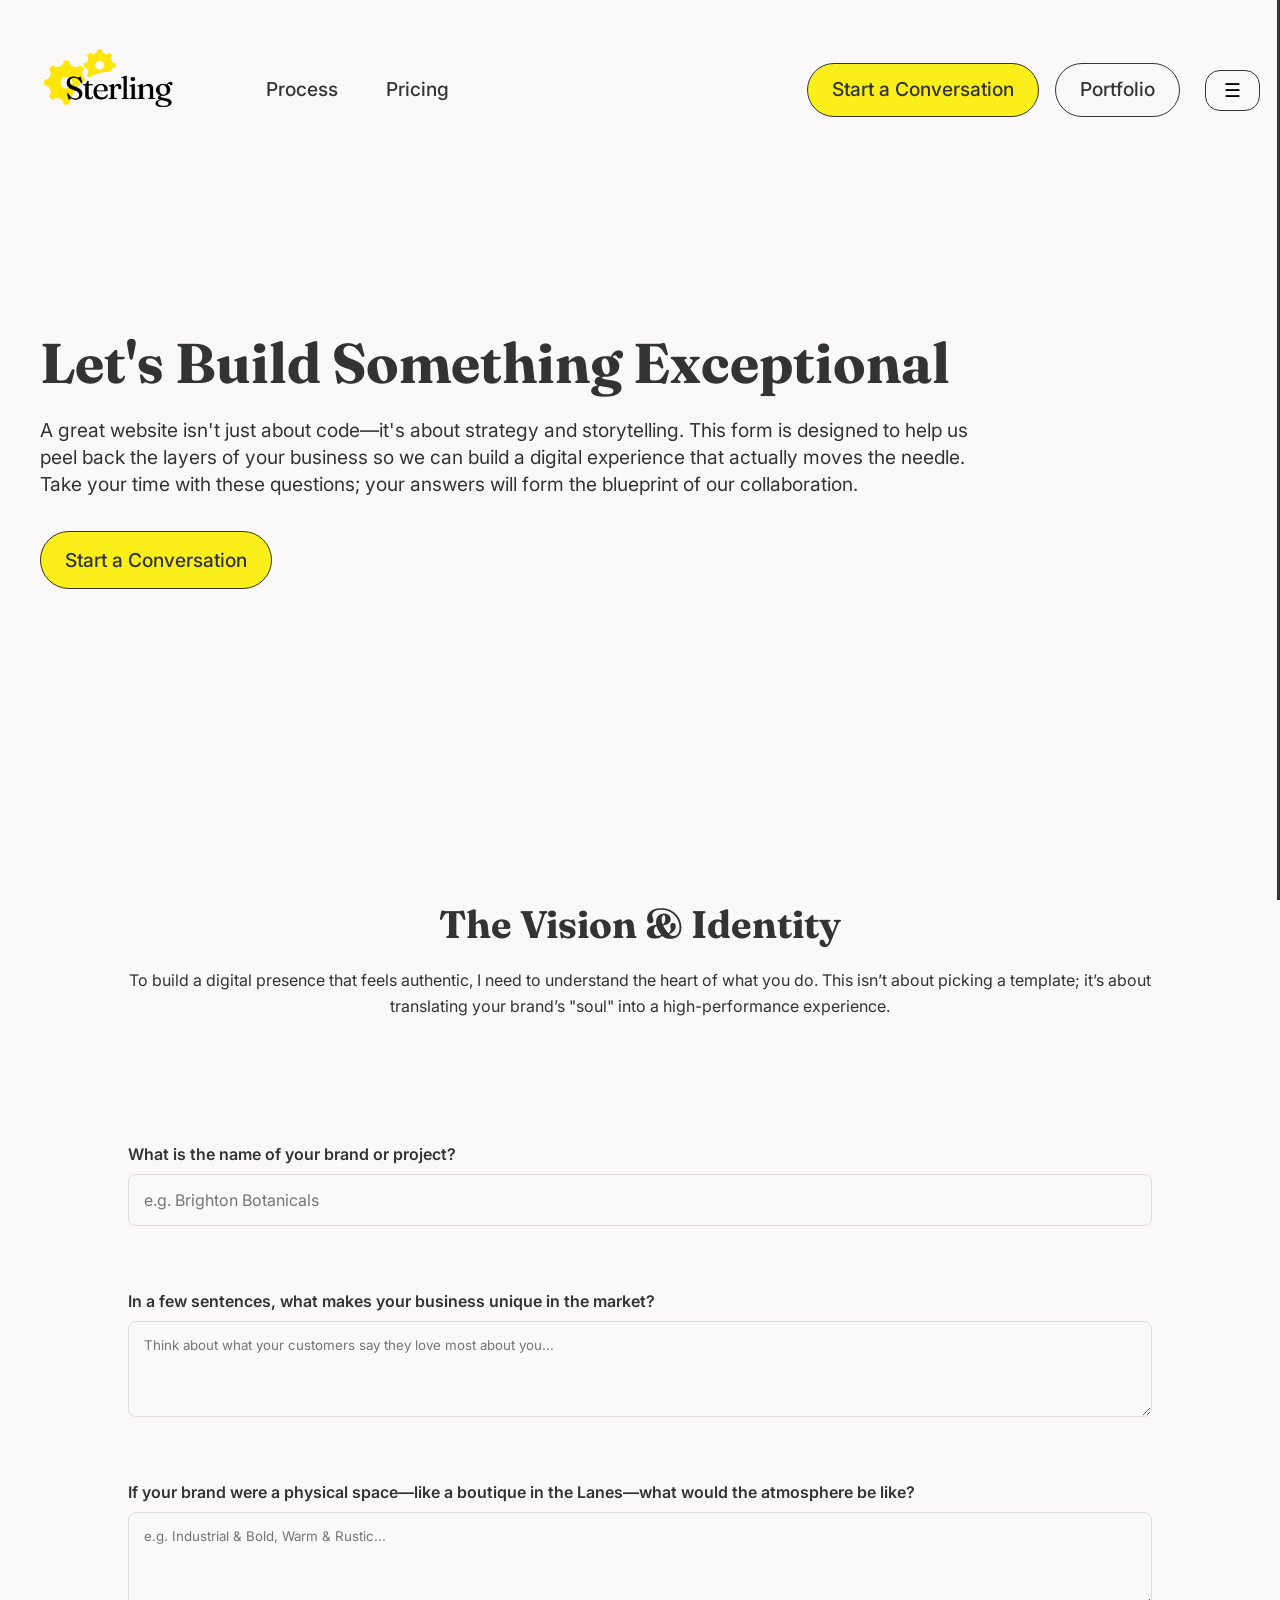
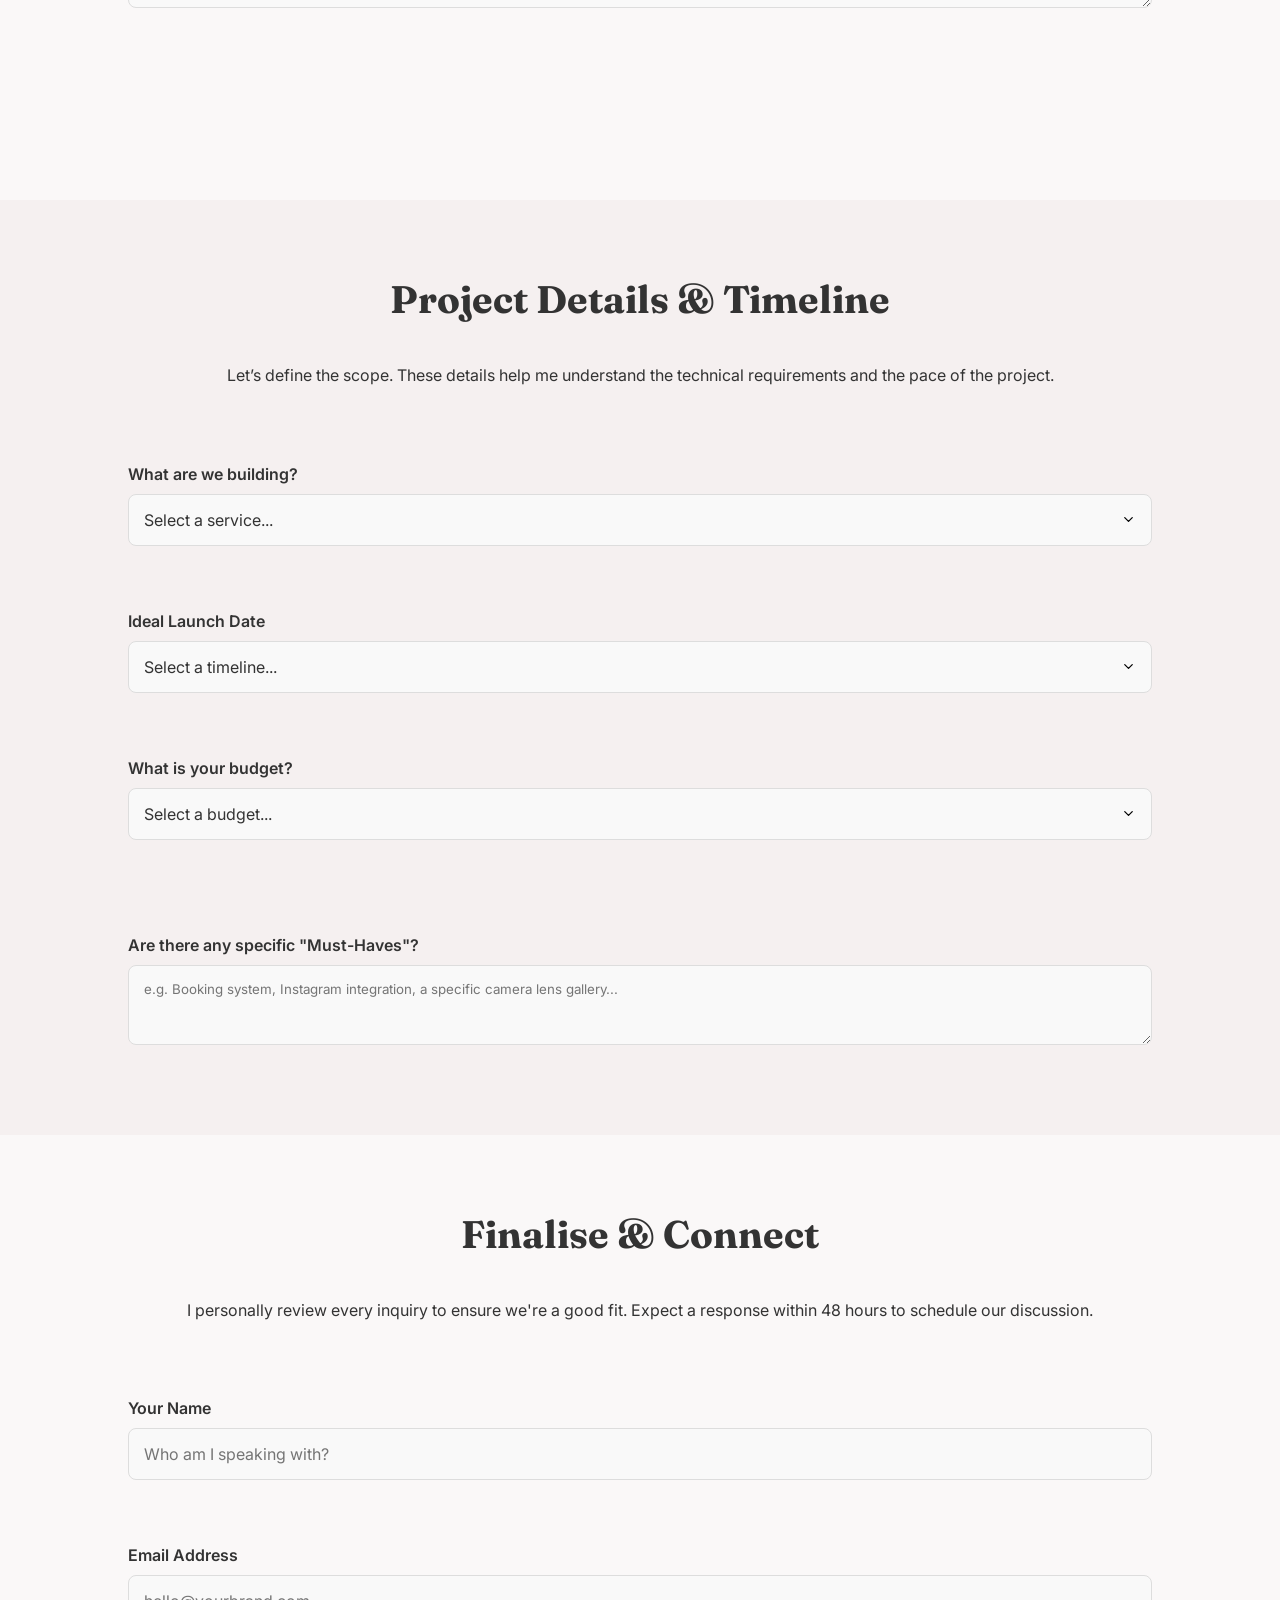
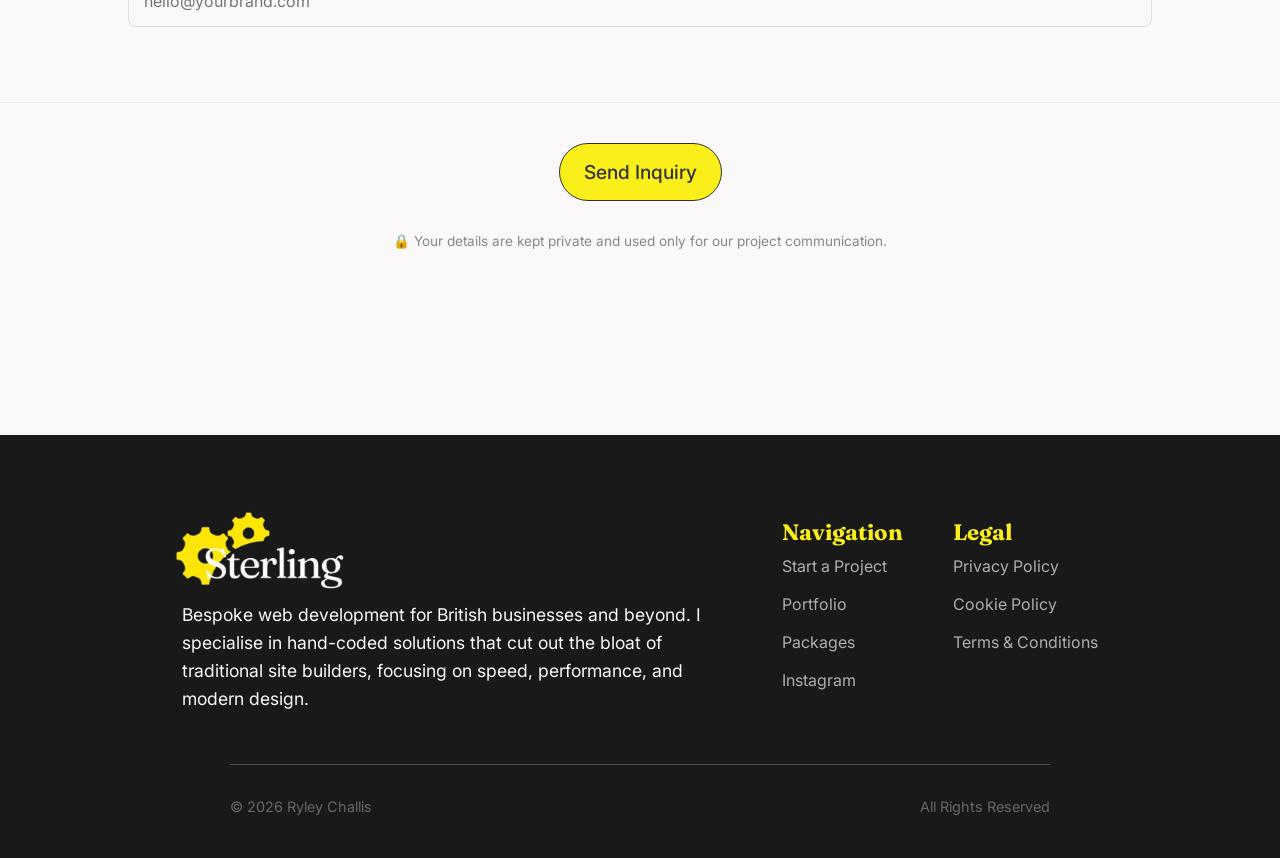
==== commit b7137d8d: "Upload files" ====
--- a/booking.html
+++ b/booking.html
@@ -3,9 +3,9 @@
 <head>
     <meta charset="UTF-8">
     <meta name="viewport" content="width=device-width, initial-scale=1.0">
-    <title>Legal | Building Premium Online Experiences for Small British Businesses</title>
+    <title>Start Your Project | Hand-Coded Web Design - Sterling Web Development</title>
     
-    <meta name="description" content="Bespoke, hand-coded web development for Sussex businesses. High-performance digital experiences designed to elevate your brand and drive results.">
+    <meta name="description" content="Ready to elevate your online presence? Book a discovery call to discuss bespoke, high-performance web development tailored to your business goals.">
     <link rel="preconnect" href="https://fonts.googleapis.com">
     <link rel="preconnect" href="https://fonts.gstatic.com" crossorigin>
     <link href="https://fonts.googleapis.com/css2?family=Fraunces:ital,opsz,wght@0,9..144,100..900;1,9..144,100..900&family=Inter:ital,opsz,wght@0,14..32,100..900;1,14..32,100..900&display=swap" rel="stylesheet">
@@ -13,19 +13,19 @@
 
     <meta property="og:type" content="website">
     <meta property="og:url" content="https://ryleychallis.github.io/Portfolio/">
-    <meta property="og:title" content="Ryley Challis | Premium Hand-Coded Web Development">
-    <meta property="og:description" content="Bespoke, high-performance websites for Sussex businesses. Focusing on speed, performance, and modern design.">
+    <meta property="og:title" content="Start Your Project | Hand-Coded Web Design - Sterling Web Development">
+    <meta property="og:description" content="Ready to elevate your online presence? Book a discovery call to discuss bespoke, high-performance web development tailored to your business goals.">
     <meta property="og:image" content="https://ryleychallis.github.io/Portfolio/css/img/opengraph.webp">
 
     <meta property="twitter:card" content="summary_large_image">
     <meta property="twitter:url" content="https://ryleychallis.github.io/Portfolio/">
-    <meta property="twitter:title" content="Ryley Challis | Premium Hand-Coded Web Development">
-    <meta property="twitter:description" content="Bespoke, high-performance websites for Sussex businesses. Focusing on speed, performance, and modern design.">
+    <meta property="twitter:title" content="Start Your Project | Hand-Coded Web Design - Sterling Web Development">
+    <meta property="twitter:description" content="Ready to elevate your online presence? Book a discovery call to discuss bespoke, high-performance web development tailored to your business goals.">
     <meta property="twitter:image" content="https://ryleychallis.github.io/css/Portfolio/img/opengraph.webp">
 
     <link rel="icon" type="image/x-icon" href="css/img/favicon.svg">
 
-    <link rel="stylesheet" href="css/styles.css">
+    <link rel="stylesheet" href="css/portfolio.css">
 
     <style>
         nav {
@@ -545,7 +545,7 @@
         <section class="vision" id="vision" style="padding-bottom: 75px;">
             <h2 style="margin: 0; padding: 0;">The Vision & Identity</h2>
             <div class="container">
-                <p>To build a digital presence that feels authentic, I need to understand the heart of what you do. This isn’t about picking a template; it’s about translating your brand’s "soul" into a high-performance experience.</p>
+                <p class="lead">To build a digital presence that feels authentic, I need to understand the heart of what you do. This isn’t about picking a template; it’s about translating your brand’s "soul" into a high-performance experience.</p>
                 
                 <div class="field-group">
                     <label for="biz-name">What is the name of your brand or project?</label>
--- a/css/portfolio.css
+++ b/css/portfolio.css
@@ -0,0 +1,558 @@
+html, body {
+    margin: 0;
+    padding: 0;
+    overflow-x: hidden;
+}
+
+* {
+    box-sizing: border-box;
+}
+
+#hero, section {
+    min-height: 100vh;
+    width: 100%;
+
+    background-color: var(--main-white);
+    margin: 0;
+    padding: 0;
+}
+
+:root {
+    --main-yellow: #faef1a;
+    --main-white: #faf8f8;
+    --off-white: #f5f0f0;
+    --text-main: #333;
+
+    --fs-h1: clamp(2.4rem, 6vw, 3.5rem);
+    --fs-h2: clamp(2rem, 4vw, 2.4rem);
+    --fs-h3: clamp(1.6rem, 4vw, 1.8rem);
+    --fs-p: clamp(1rem, 2vw, 1.2rem);
+
+    --ff-header: 'fraunces', serif;
+    --ff-body: 'inter', sans-serif;
+}
+
+section:nth-child(odd) {
+    background-color: var(--main-white);
+}
+section:nth-child(even) {
+    background-color: var(--off-white);
+}
+
+h2 {
+    font-size: var(--fs-h2);
+    font-family: var(--ff-header);
+    font-weight: bold;
+    color: var(--text-main);
+    text-align: center;
+    padding: 75px 0;
+    margin: 0 auto !important;
+}
+
+h3 {
+    font-size: var(--fs-h3);
+    font-family: var(--ff-header);
+    color: var(--text-main);
+    margin: 0;
+}
+
+p {
+    font-size: var(--ff-body);
+    font-family: var(--ff-body);
+    color: var(--text-main);
+    margin: 0;
+    line-height: 1.6;
+}
+
+#tipsy .container, #broadway .container, .footer-container, .container {
+    display: flex;
+    flex-direction: column;
+    gap: 50px;
+    align-items: center;
+    justify-content: center;
+    max-width: 80%;
+    margin: 0 auto;
+}
+
+#hero {
+    display: flex;
+    flex-direction: column;
+    justify-content: center;
+    align-items: center;
+    padding: 0 40px;
+}
+
+#hero .subtitle {
+    font-size: var(--fs-p);
+    font-family: var(--ff-body);
+    color: var(--text-main);
+    max-width: 80%;
+    text-align: left;
+    margin-bottom: 1px;
+}
+
+#hero h1 {
+    font-size: var(--fs-h1);
+    font-family: var(--ff-header);
+    font-weight: bold;
+    color: var(--text-main);
+    max-width: clamp(0, 90vw, 90%);
+    margin: 0;
+}
+
+#hero p {
+    font-size: var(--fs-p);
+    font-family: var(--ff-body);
+    color: var(--text-main);
+    max-width: 80%;
+    text-align: left;
+    margin-top: 20px;
+    margin-bottom: 50px;
+    line-height: 1.4;
+}
+
+#hero .mobile-only {
+    display: none;
+}
+
+#gallery {
+    padding-bottom: 75px;
+    background-color: var(--off-white);
+}
+
+#gallery h2 {
+    padding-bottom: 0;
+}
+
+#gallery p {
+    text-align: center;
+    padding-bottom: 75px;
+    padding-top: 0 !important;
+    max-width: 950px;
+    margin: 0 auto;
+}
+
+#gallery p.mobile-only {
+    display: none;
+}
+
+.gallery-container {
+    display: grid !important;
+    grid-template-columns: repeat(2, 1fr) !important;
+    gap: 50px;
+    justify-content: center;
+    max-width: 50%;
+    margin: 0 auto !important;
+}
+
+.gallery-container .gallery-item {
+    max-width: 550px;
+    width: 100%;
+    min-height: auto;
+    aspect-ratio: 16 / 9;
+    border-radius: 7px;
+    box-shadow: 0 10px 30px rgba(0, 0, 0, 0.1);
+    text-decoration: none;
+    transition: all 0.3s ease;
+    position: relative;
+    display: block;
+    line-height: 0;
+}
+
+.gallery-item img {
+    display: block;
+    width: 550px !important;
+    height: 100% !important;
+    border-radius: 7px;
+    object-fit: cover;
+    position: relative;
+    z-index: 1;
+}
+
+.gallery-item:nth-child(odd):last-child {
+    grid-column: 1 / -1;
+    justify-self: center;
+    width: 100%;
+}
+
+.gallery-item:nth-child(even):last-child {
+    grid-column: auto;
+    justify-self: start;
+}
+
+.gallery-item .soon {
+    display: flex;
+    flex-direction: column;
+    justify-content: center;
+    align-items: center;
+    height: 100%;
+    width: 100%;
+
+    border-radius: 7px;
+    background-color: var(--main-white);
+    font-size: 1.4rem;
+    font-family: var(--ff-header);
+}
+
+.overlay {
+    position: absolute !important;
+    top: 0;
+    left: 0;
+    width: 100% !important;
+    height: 100% !important;
+    background-color: rgba(0, 0, 0, 0.8);
+    border-radius: 7px;
+    
+    display: flex !important;
+    align-items: center;
+    justify-content: center;
+    
+    opacity: 0;
+    transition: opacity 0.3s ease;
+    pointer-events: none;
+    z-index: 10;
+}
+
+.gallery-item:hover .overlay {
+    opacity: 1 !important;
+    visibility: visible !important;
+}
+
+.overlay h3 {
+    color: var(--main-white);
+}
+
+#tipsy, #broadway {
+    padding-bottom: 75px !important;
+}
+
+.project-image {
+    display: flex;
+    justify-content: center;
+    margin: 0 auto;
+}
+
+.project-image img {
+    max-width: 850px;
+    height: auto;
+    border-radius: 7px;
+    box-shadow: 0 10px 30px rgba(0, 0, 0, 0.2);
+}
+
+.project-info {
+    display: flex;
+    flex-direction: column;
+    gap: 30px;
+}
+
+#final {
+    display: flex;
+    flex-direction: column;
+    justify-content: center;
+}
+
+#final .btn-primary {
+    max-width: fit-content;
+    margin: 0 auto;
+}
+
+.lead {
+    text-align: center;
+    margin: 0 auto;
+    padding-top: 20px !important;
+    padding-bottom: 75px;
+}
+
+#booking {
+    padding-bottom: 75px;
+}
+
+#booking .container {
+    display: flex;
+    justify-content: flex-start;
+    align-items: flex-start;
+}
+
+.field-group {
+    margin-bottom: 15px;
+    width: 100%;
+    display: flex;
+    flex-direction: column;
+    justify-content: flex-start;
+    align-items: flex-start;
+    text-align: left;
+}
+
+label {
+    display: block;
+    font-family: var(--ff-body);
+    font-weight: 600;
+    margin-bottom: 10px;
+    color: #333;
+}
+
+textarea {
+    width: 100%;
+    padding: 15px;
+    border: 1px solid #ddd;
+    border-radius: 8px;
+    background-color: #f9f9f9;
+    font-family: var(--ff-body);
+    resize: vertical;
+    display: block;
+}
+
+select {
+    width: 100%;
+    margin: 0;
+    padding: 15px;
+    border: 1px solid #ddd;
+    border-radius: 8px;
+    background-color: #f9f9f9;
+    font-family: var(--ff-body);
+    font-size: 1rem;
+    color: #333;
+
+    appearance: none;
+    background-image: url('data:image/svg+xml;charset=US-ASCII,<svg xmlns="http://www.w3.org/2000/svg" width="15" height="15" viewBox="0 0 24 24" fill="none" stroke="black" stroke-width="2" stroke-linecap="round" stroke-linejoin="round"><path d="M6 9l6 6 6-6"/></svg>');
+    background-repeat: no-repeat;
+    background-position: right 15px center;
+    cursor: pointer;
+    transition: all 0.3s ease;
+}
+
+select:focus {
+    border-color: var(--main-yellow);
+    background-color: #fff;
+    outline: none;
+    box-shadow: 0 4px 12px rgba(0,0,0,0.05);
+}
+
+.checkbox-group {
+    display: flex;
+    align-items: center;
+    margin-bottom: 15px;
+    font-family: var(--ff-body);
+    font-size: 0.95rem;
+}
+
+.checkbox-group input[type="checkbox"] {
+    margin-right: 12px;
+    accent-color: var(--main-yellow);
+    transform: scale(1.2);
+}
+
+#booking-final {
+    margin: 0;
+    padding: 0;
+}
+
+.form-footer {
+    margin-top: 60px;
+    padding-top: 40px;
+    border-top: 1px solid #eee;
+    text-align: left;
+}
+
+.secure-note {
+    font-family: var(--ff-body);
+    font-size: 0.85rem;
+    color: #888;
+    text-align: center;
+    margin: 30px auto 0 auto;
+    padding-bottom: 75px;
+}
+
+input[type="text"],
+input[type="email"] {
+    width: 100%;
+    padding: 15px;
+    border: 1px solid #ddd;
+    border-radius: 8px;
+    background-color: #f9f9f9;
+    font-family: var(--ff-body);
+    font-size: 1rem;
+}
+
+input:focus {
+    outline: none;
+    border-color: #f1f10e;
+    background-color: #fff;
+}
+
+.popup-overlay {
+    position: fixed;
+    top: 0;
+    left: 0;
+    width: 100%;
+    height: 100%;
+    background: rgba(0, 0, 0, 0.8);
+    display: flex;
+    justify-content: center;
+    align-items: center;
+    z-index: 9999;
+    
+    opacity: 0;
+    visibility: hidden;
+    pointer-events: none; 
+    transition: opacity 0.4s ease, visibility 0.4s;
+}
+
+.popup-overlay.active {
+    opacity: 1;
+    visibility: visible;
+    pointer-events: auto;
+}
+
+.popup-content {
+    background: white;
+    padding: 40px;
+    border-radius: 15px;
+    transform: translateY(20px) scale(0.95); 
+    transition: transform 0.4s cubic-bezier(0.165, 0.84, 0.44, 1);
+}
+
+.popup-overlay.active .popup-content {
+    transform: translateY(0) scale(1);
+}
+
+.popup-content button {
+    background-color: var(--main-yellow);
+    box-shadow: 5px 10px 20px rgba(0,0,0,0.1);
+    border-radius: 50px;
+    border: none;
+    font-size: 24px;
+    padding: 8px 16px;
+    transition: all 0.3s ease;
+    cursor: pointer;
+}
+
+.popup-content button:hover {
+    transform: scale(1.15) rotate(-32deg);
+    filter: brightness(90%);
+}
+
+.popup-content h3 {
+    font-size: 2.4rem;
+    margin-bottom: 15px;
+    color: var(--text-main);
+    font-weight: 700;
+}
+
+.popup-content p {
+    font-size: 1rem;
+    font-family: var(--ff-body);
+}
+
+footer {
+    min-height: 400px;
+    background-color: #1a1919;
+    padding: 60px 0 10px 0;
+}
+
+footer .container {
+    display: flex;
+    flex-direction: column;
+    justify-content: center;
+    align-items: center;
+}
+
+footer .intro {
+    display: flex;
+    flex-direction: column;
+
+    max-width: 550px;
+    gap: 10px;
+    margin-top: -75px;
+}
+
+footer .intro h2 {
+    padding-bottom: 0;
+    display: flex;
+    margin-right: auto;
+    width: 100%;
+}
+
+footer .intro h2 img {
+    max-width: 260px;
+    margin-left: -50px;
+}
+
+footer .intro p {
+    font-size: clamp(0.9rem, 2vw, 1.1rem);
+    font-family: var(--ff-body);
+    color: var(--main-white);
+    margin: -50px 0 0 0;
+    padding: 0;
+}
+
+footer .footer-container {
+    display: flex;
+    flex-direction: row;
+    align-items: center;
+    justify-content: center;
+    max-width: 90% !important;
+}
+
+.footer-container .footer-links {
+    display: flex;
+    flex-direction: row;
+    gap: 50px;
+}
+
+.footer-links .footer-col {
+    display: flex;
+    flex-direction: column;
+    margin: 0;
+}
+
+.footer-col h3 {
+    font-size: clamp(1.2rem, 2vw, 1.4rem) !important;
+    font-family: var(--ff-header);
+    color: var(--main-yellow);
+
+    margin: 0 0 10px 0;
+    padding: 0;
+}
+
+.footer-col ul {
+    display: flex;
+    flex-direction: column;
+
+    gap: 18px;
+    margin: 0;
+    padding: 0;
+    list-style: none;
+}
+
+.footer-col ul li a {
+    font-size: clamp(0.9rem, 4vw, 1rem);
+    font-family: var(--ff-body);
+    color: #aeaeae;
+
+    margin: 0;
+    transition: all 0.3s ease;
+    text-decoration: none;
+    white-space: nowrap;
+}
+
+.footer-col ul li a:hover {
+    color: var(--main-white);
+}
+
+footer .footer-bottom {
+    margin: 0;
+    padding: 30px 0;
+    width: 80%;
+    display: flex !important;
+    justify-content: space-between !important;
+    align-items: center;
+
+    border-top: 1px solid #4e4e4e;
+}
+
+.footer-bottom p {
+    font-size: 0.9rem;
+    font-family: var(--ff-body);
+    color: #676767;
+}
--- a/css/query.css
+++ b/css/query.css
@@ -1,17 +1,5 @@
 
 @media (max-width: 1323px) {
-    .package-container {
-        display: grid;
-        grid-template-columns: repeat(2, 1fr);
-        max-width: 90% !important;
-    }
-    .package-card:last-child {
-        grid-column: 1 / -1;
-        justify-self: center;
-    }
-    .package-card:nth-child(2) {
-        transform: none;
-    }
     #gallery .gallery-container {
         display: grid;
         grid-template-columns: 1fr !important;
@@ -32,44 +20,31 @@
     .nav-links-first {
         display: none;
     }
-    .package-container {
-        display: grid;
-        grid-template-columns: repeat(2, 1fr);
-        max-width: 90% !important;
-        gap: 20px !important;
-    }
-    .package-card:nth-child(2):hover {
-    transform: scale(1) translateY(-10px) !important;
-}
-    .package-card .btn-primary {
-        width: 100%;
-        margin-top: auto;
-    }
     #about div.about-container {
-        display: flex !important;
-        flex-direction: column !important;
+        display: flex;
+        flex-direction: column;
     }
     .about-image img {
-        max-height: 480px !important;
+        max-height: 480px;
         aspect-ratio: 16 / 9;
         object-fit: cover;
     }
     #gallery .gallery-container {
-        display: flex !important;
-        flex-direction: column !important;
-        width: 100% !important;
-        max-width: 100% !important;
-        padding: 0 !important;
-        margin: 0 auto !important;
+        display: flex;
+        flex-direction: column;
+        width: 100%;
+        max-width: 100%;
+        padding: 0;
+        margin: 0 auto;
     }
     .gallery-item img {
-        width: 950px !important; 
+        width: 950px; 
         
-        max-width: 100% !important; 
+        max-width: 100%; 
         
-        height: auto !important;
-        display: block !important;
-        margin: 0 auto !important;
+        height: auto;
+        display: block;
+        margin: 0 auto;
     }
     .project-image {
         display: flex;
@@ -100,44 +75,13 @@
     }
 }
 
-@media (max-width: 879px) {
-    .dashboard #final {
-        padding-bottom: 75px;
-    }
-    .dashboard #final .final-links {
-        display: grid;
-        grid-template-columns: repeat(2, 1fr);
-    }
-    .dashboard .final-links .final-card:last-child {
-        grid-column: 1 / -1;
-        justify-self: center;
-    }
-    .quote-second {
-        align-items: center;
-    }
-    .quote-second .quote-group:first-child {
-        display: flex;
-        flex-direction: column !important;
-        align-items: flex-start;
-    }
-    .quote-second .quote-group:nth-child(2) {
-        display: flex;
-        flex-direction: column !important;
-        align-items: flex-start;
-    }
-    .popup-content .quote-group:not(:first-child) h4 {
-        max-width: 90%;
-    }
-    .quote-second {
-        display: grid;
-        grid-template-columns: repeat(2, 1fr);
-        gap: 50px;
-    }
-    .quote-second .quote-group {
-        width: 100% !important;
-    }
-    .quote-second .quote-group select {
-        width: 100% !important;
+@media (max-width: 850px) {
+    .dev-profile {
+        flex-direction: column !important;
+        gap: 50px !important;
+    }
+    .about-text {
+        gap: 50px !important;
     }
 }
 
@@ -151,16 +95,6 @@
     .nav-links-second {
         gap: 10px !important;
     }
-    .openbtn {
-        padding: 6px 12px;
-    }
-    .package-container {
-        display: flex !important;
-        flex-direction: column !important;
-    }
-    .package-card {
-        max-width: 100% !important;
-    }
     .faq-section div.faq-card .faq-question {
         max-width: none;
     }
@@ -180,29 +114,10 @@
     }
     #summary {
         padding-bottom: 50px;
-    }
-    .dashboard .summary-row {
-        display: grid;
-        grid-template-columns: repeat(2, 1fr) !important;
-        gap: 50px 0;
-        margin: 0 auto;
-        justify-content: center;
     }
     .summary-item:last-child {
         grid-column: 1 / -1;
         justify-self: center;
-    }
-    .dashboard ul {
-        gap: 75px;
-    }
-    .dashboard li {
-        flex-direction: column !important;
-    }
-    .dashboard .goals {
-        display: flex;
-        flex-direction: column;
-        margin: 75px auto 0 auto;
-        gap: 50px;
     }
 }
 
@@ -211,9 +126,6 @@
         max-width: 550px !important;
         margin: 0 auto !important;
     }
-    .package-card h3 span {
-        display: none;
-    }
     .desktop-only {
         display: none;
     }
@@ -223,9 +135,6 @@
     #gallery .mobile-only {
         margin-bottom: 75px;
     }
-    #packages ul li:first-child {
-        display: none;
-    }
     .faq-answer {
         max-width: 95% !important;
     }
@@ -247,9 +156,6 @@
 @media (max-width: 572px) {
     nav .nav-links-second .btn-primary {
         display: none;
-    }
-    .dashboard .final-links {
-        grid-template-columns: 1fr !important;
     }
 }
 
@@ -257,11 +163,6 @@
     #hero {
         padding-bottom: 75px;
     }
-    .openbtn {
-        padding: 8px 12px !important;
-        font-size: 20px;
-    }
-
     .desktop-only {
         display: none;
     }
@@ -298,32 +199,6 @@
     .summary-item i:active {
         transform: scale(1.15) rotate(-30deg);
     }
-    .more-text {
-        display: none;
-    }
-    .read-more-label {
-        display: block;
-        color: #000;
-        text-decoration: underline;
-        font-weight: bold;
-        cursor: pointer;
-        margin-top: 5px;
-    }
-    .read-more-label::before {
-        content: "Read more...";
-    }
-    #read-more-check:checked ~ .subtitle .more-text {
-        display: inline;
-    }
-    #read-more-check:checked ~ .read-more-label::before {
-        content: "Read less";
-    }
-    #read-more-check {
-        display: none;
-    }
-    .dashboard ul li b {
-        white-space: normal;
-    }
 }
 
 @media (max-width: 451px) {
@@ -339,12 +214,6 @@
         justify-content: center;
         text-align: center;
         gap: 75px;
-    }
-}
-
-@media (max-width: 399px) {
-    .package-container .package-card:last-child {
-        padding-bottom: 20px !important;
     }
 }
 
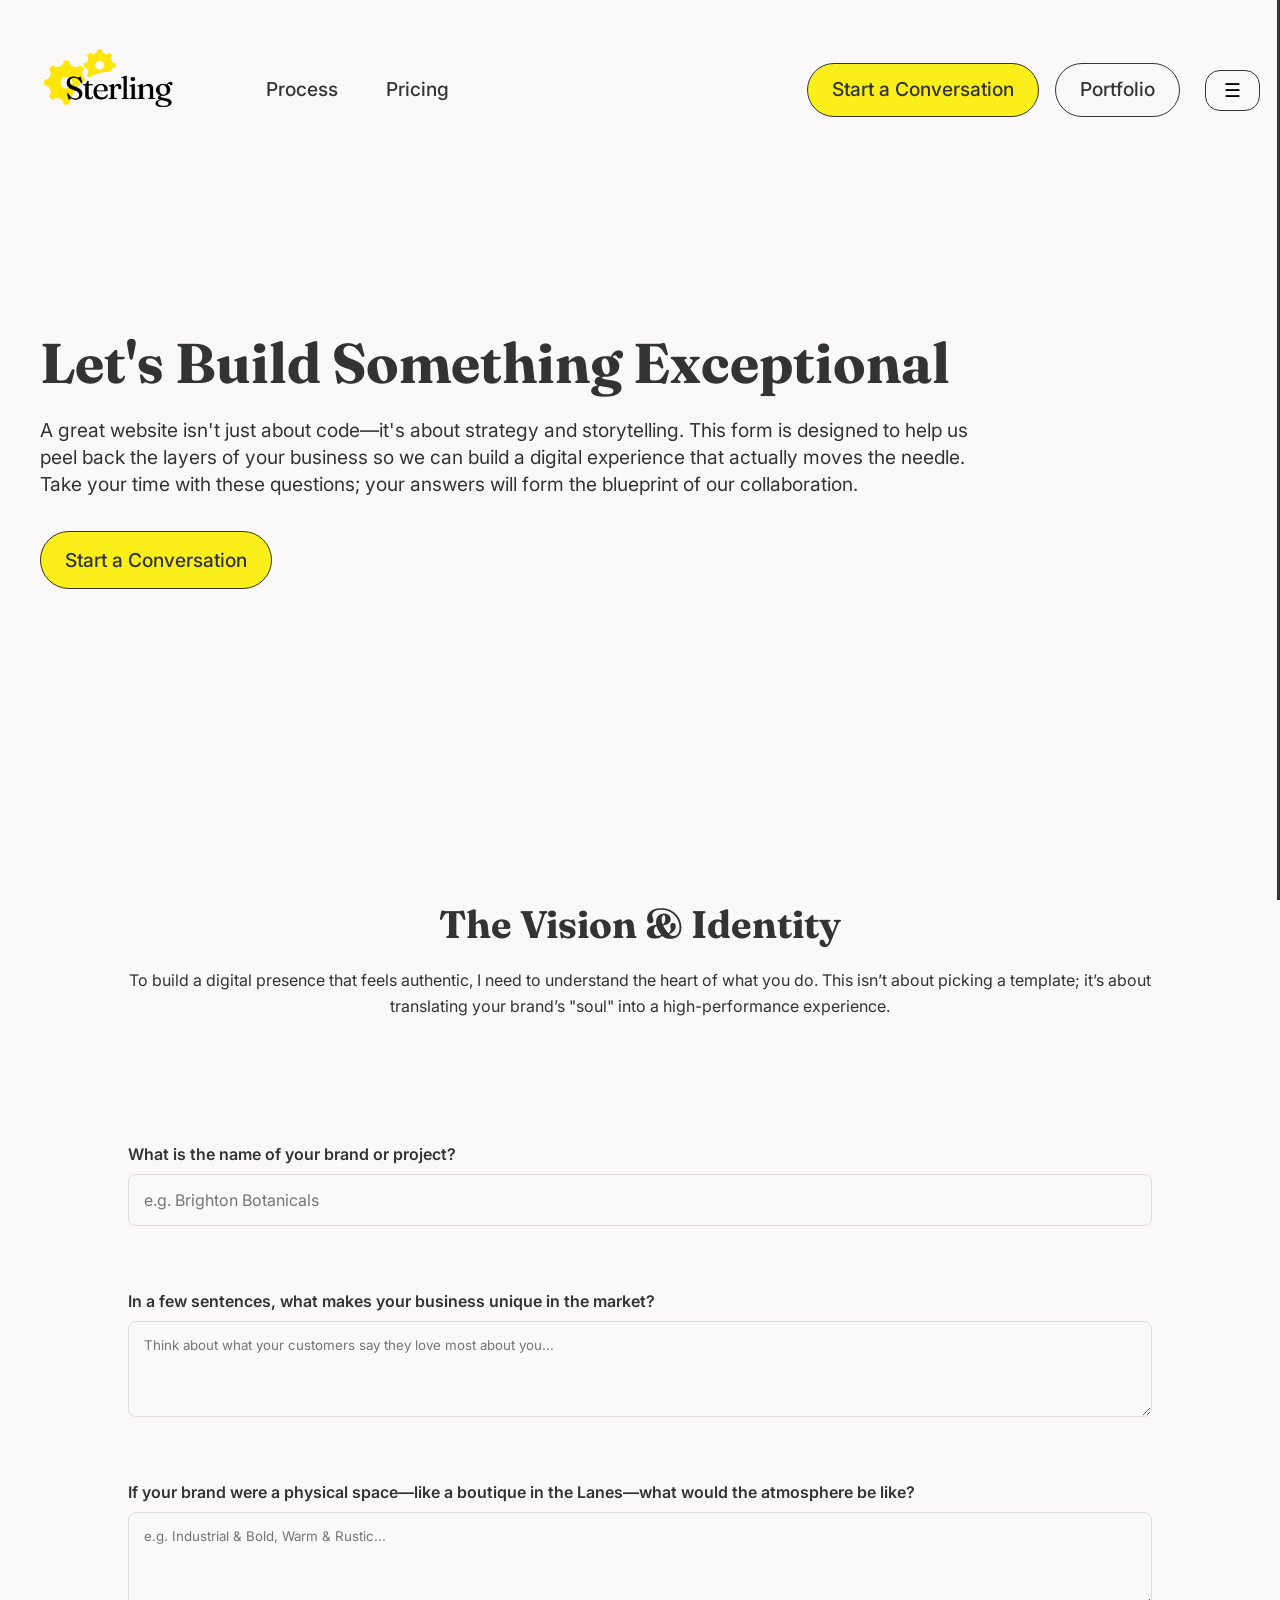
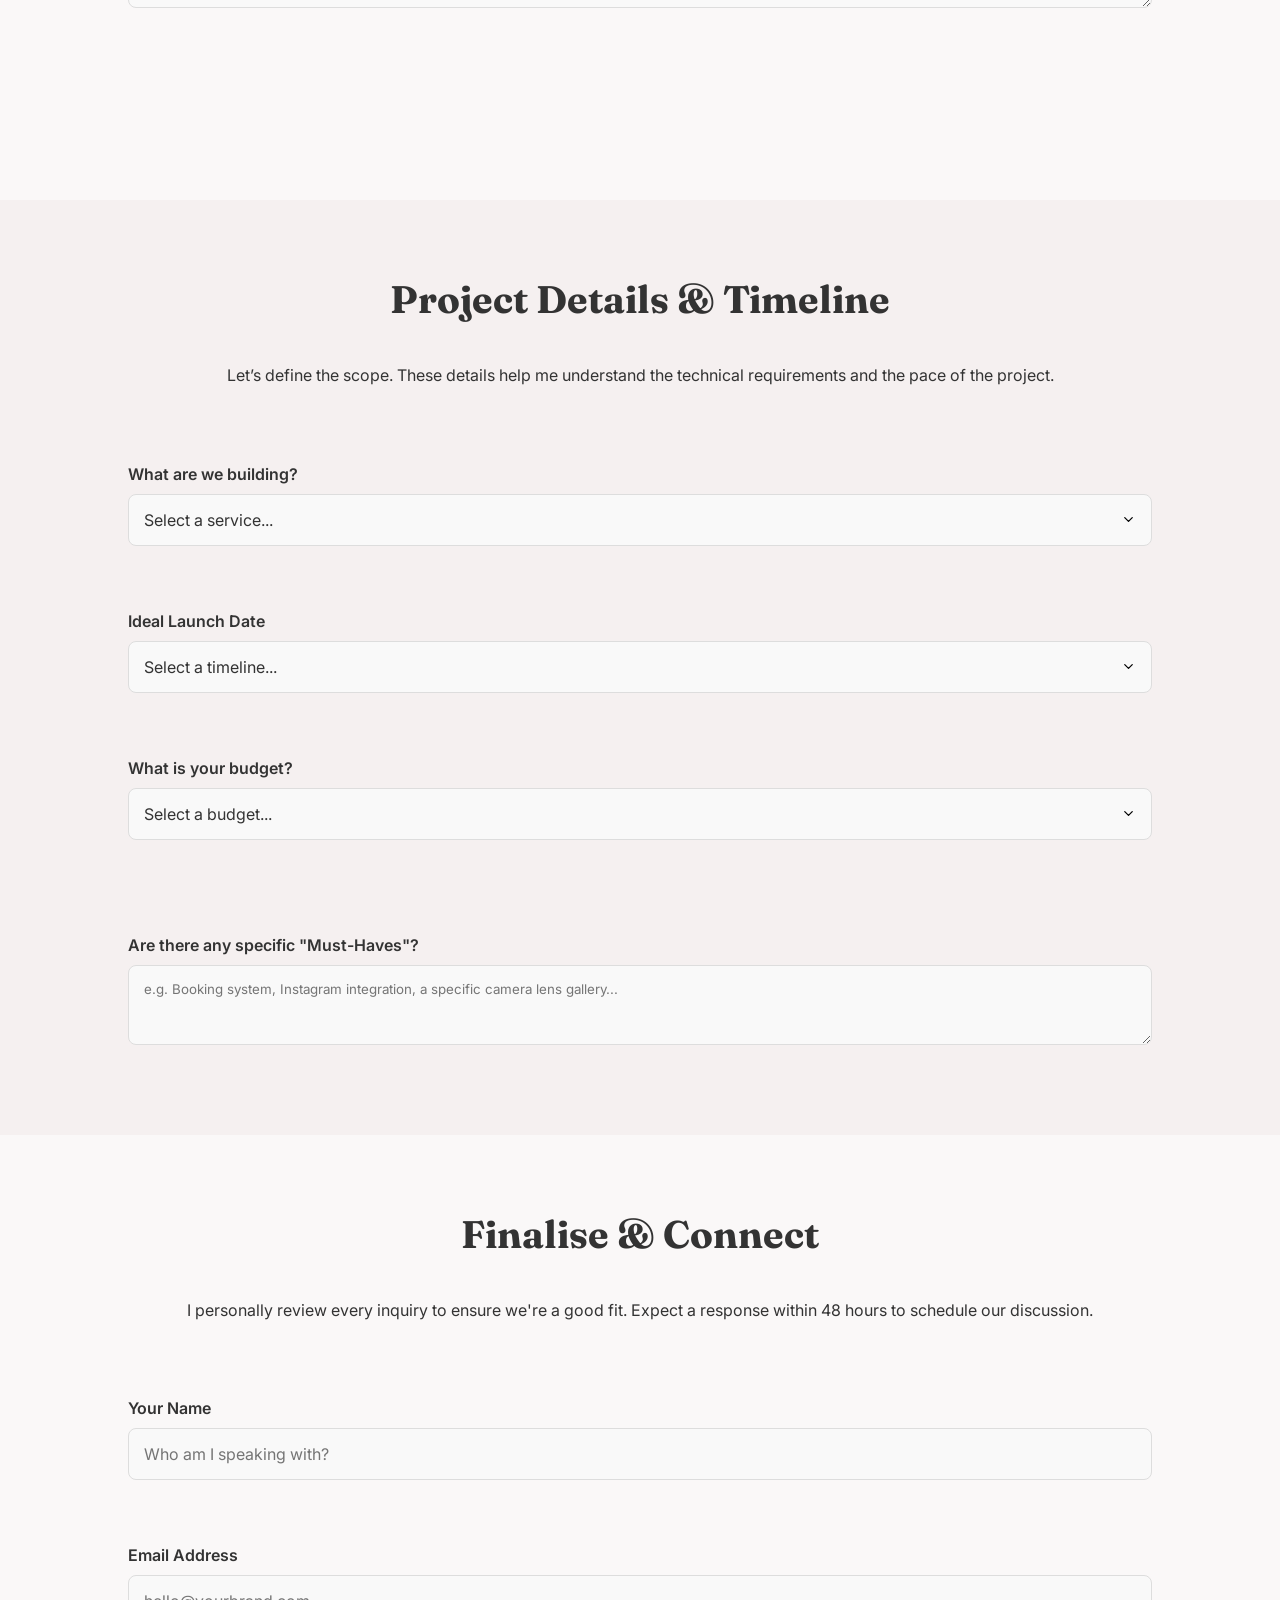
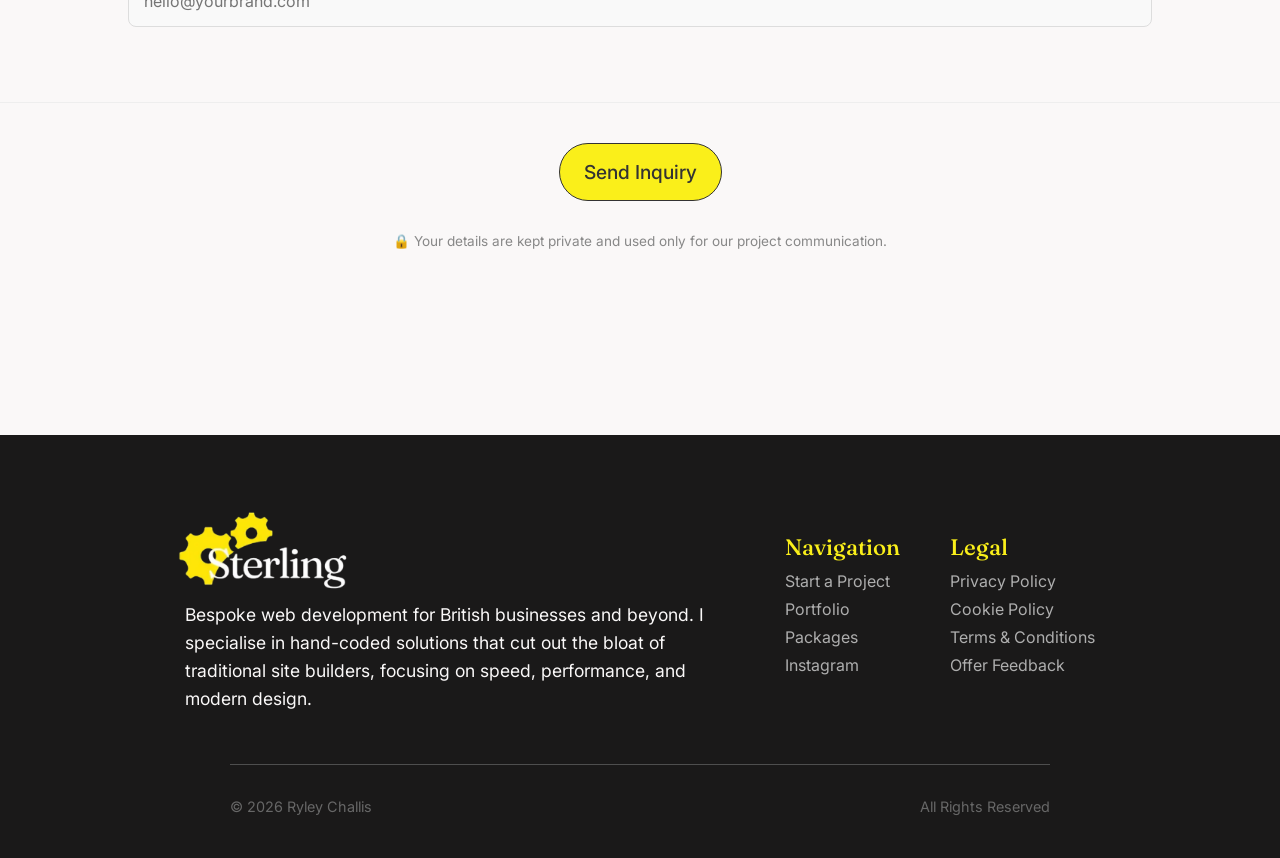
==== commit 79ccf2ff: "Upload files" ====
--- a/booking.html
+++ b/booking.html
@@ -664,6 +664,7 @@
                             <li><a href="legal.html#privacy">Privacy Policy</a></li>
                             <li><a href="legal.html#cookies">Cookie Policy</a></li>
                             <li><a href="legal.html#terms">Terms & Conditions</a></li>
+                            <li><a href="mailto:ryley.challis@outlook.com">Offer Feedback</a></li>
                         </ul>
                     </div>
                 </div>
--- a/css/portfolio.css
+++ b/css/portfolio.css
@@ -42,7 +42,7 @@
 h2 {
     font-size: var(--fs-h2);
     font-family: var(--ff-header);
-    font-weight: bold;
+    font-weight: 700;
     color: var(--text-main);
     text-align: center;
     padding: 75px 0;
@@ -52,6 +52,7 @@
 h3 {
     font-size: var(--fs-h3);
     font-family: var(--ff-header);
+    font-weight: 500;
     color: var(--text-main);
     margin: 0;
 }
@@ -519,7 +520,7 @@
     display: flex;
     flex-direction: column;
 
-    gap: 18px;
+    gap: 8px;
     margin: 0;
     padding: 0;
     list-style: none;
